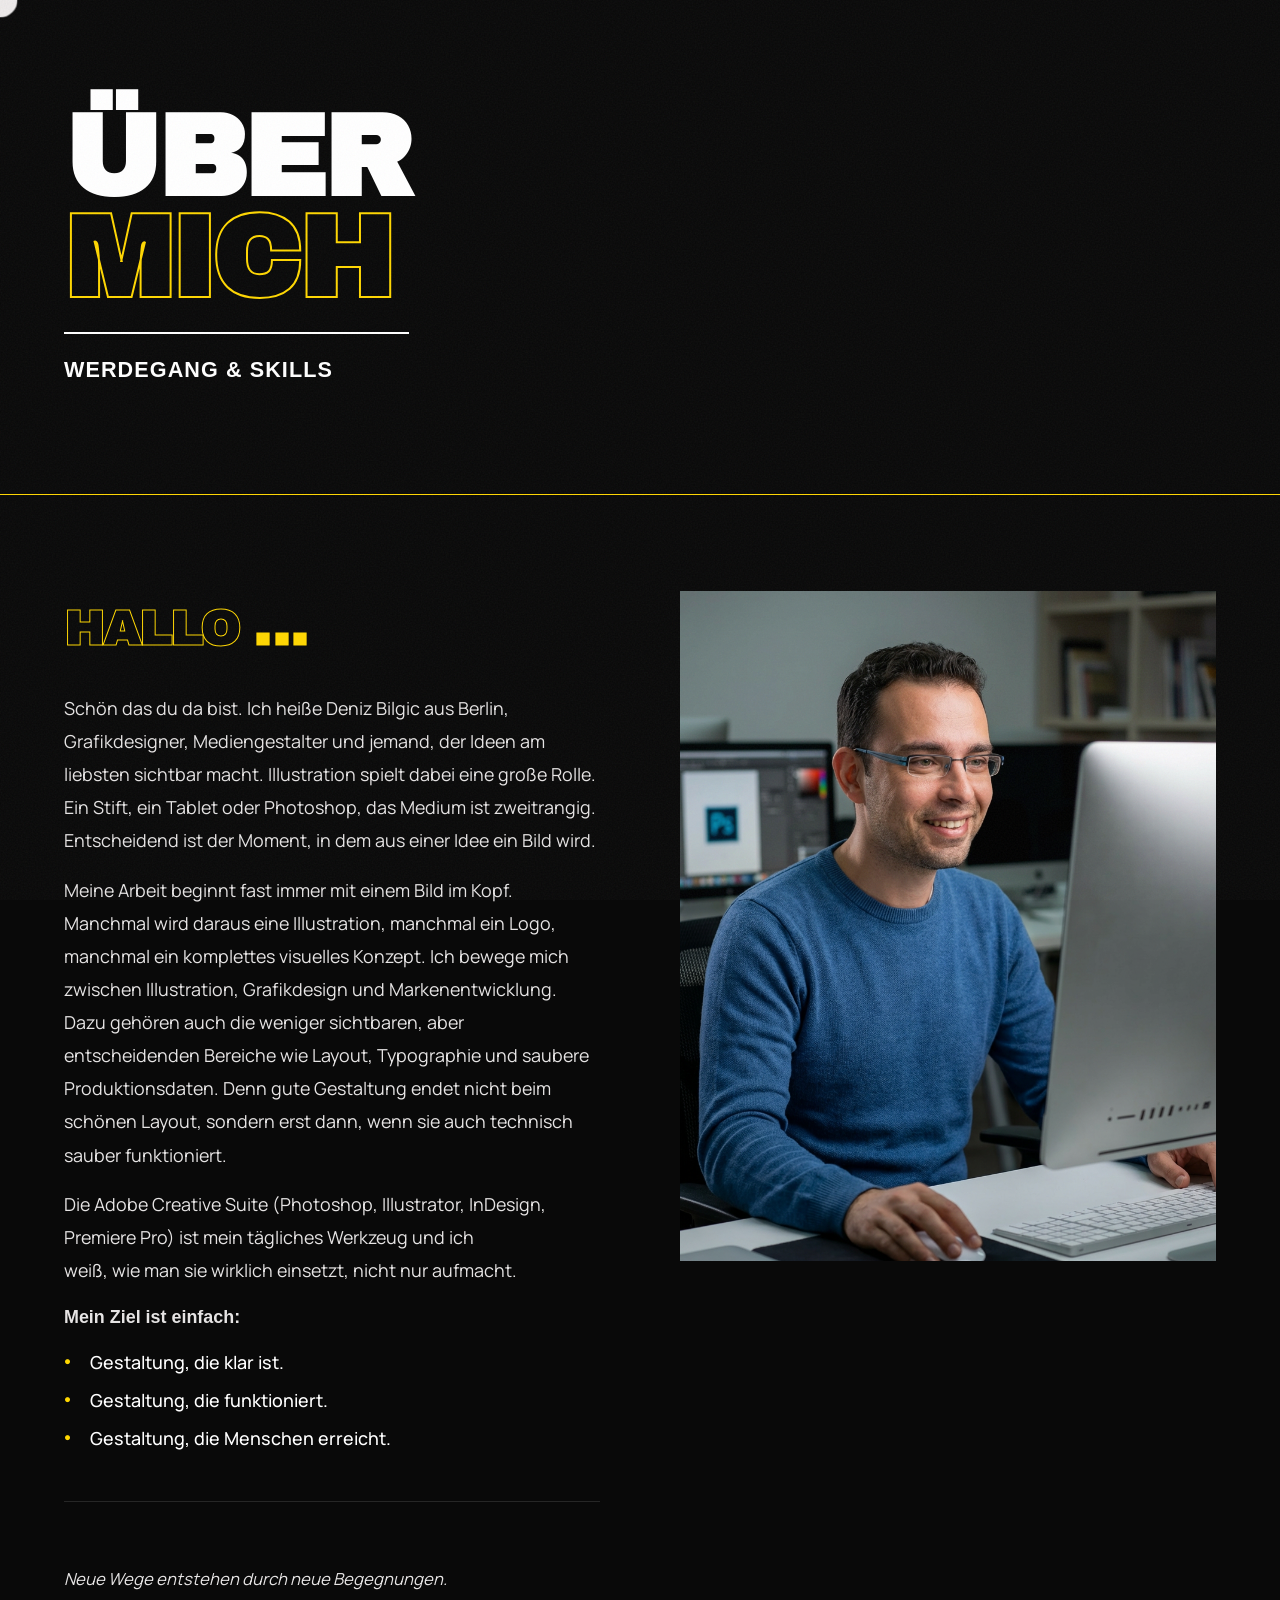
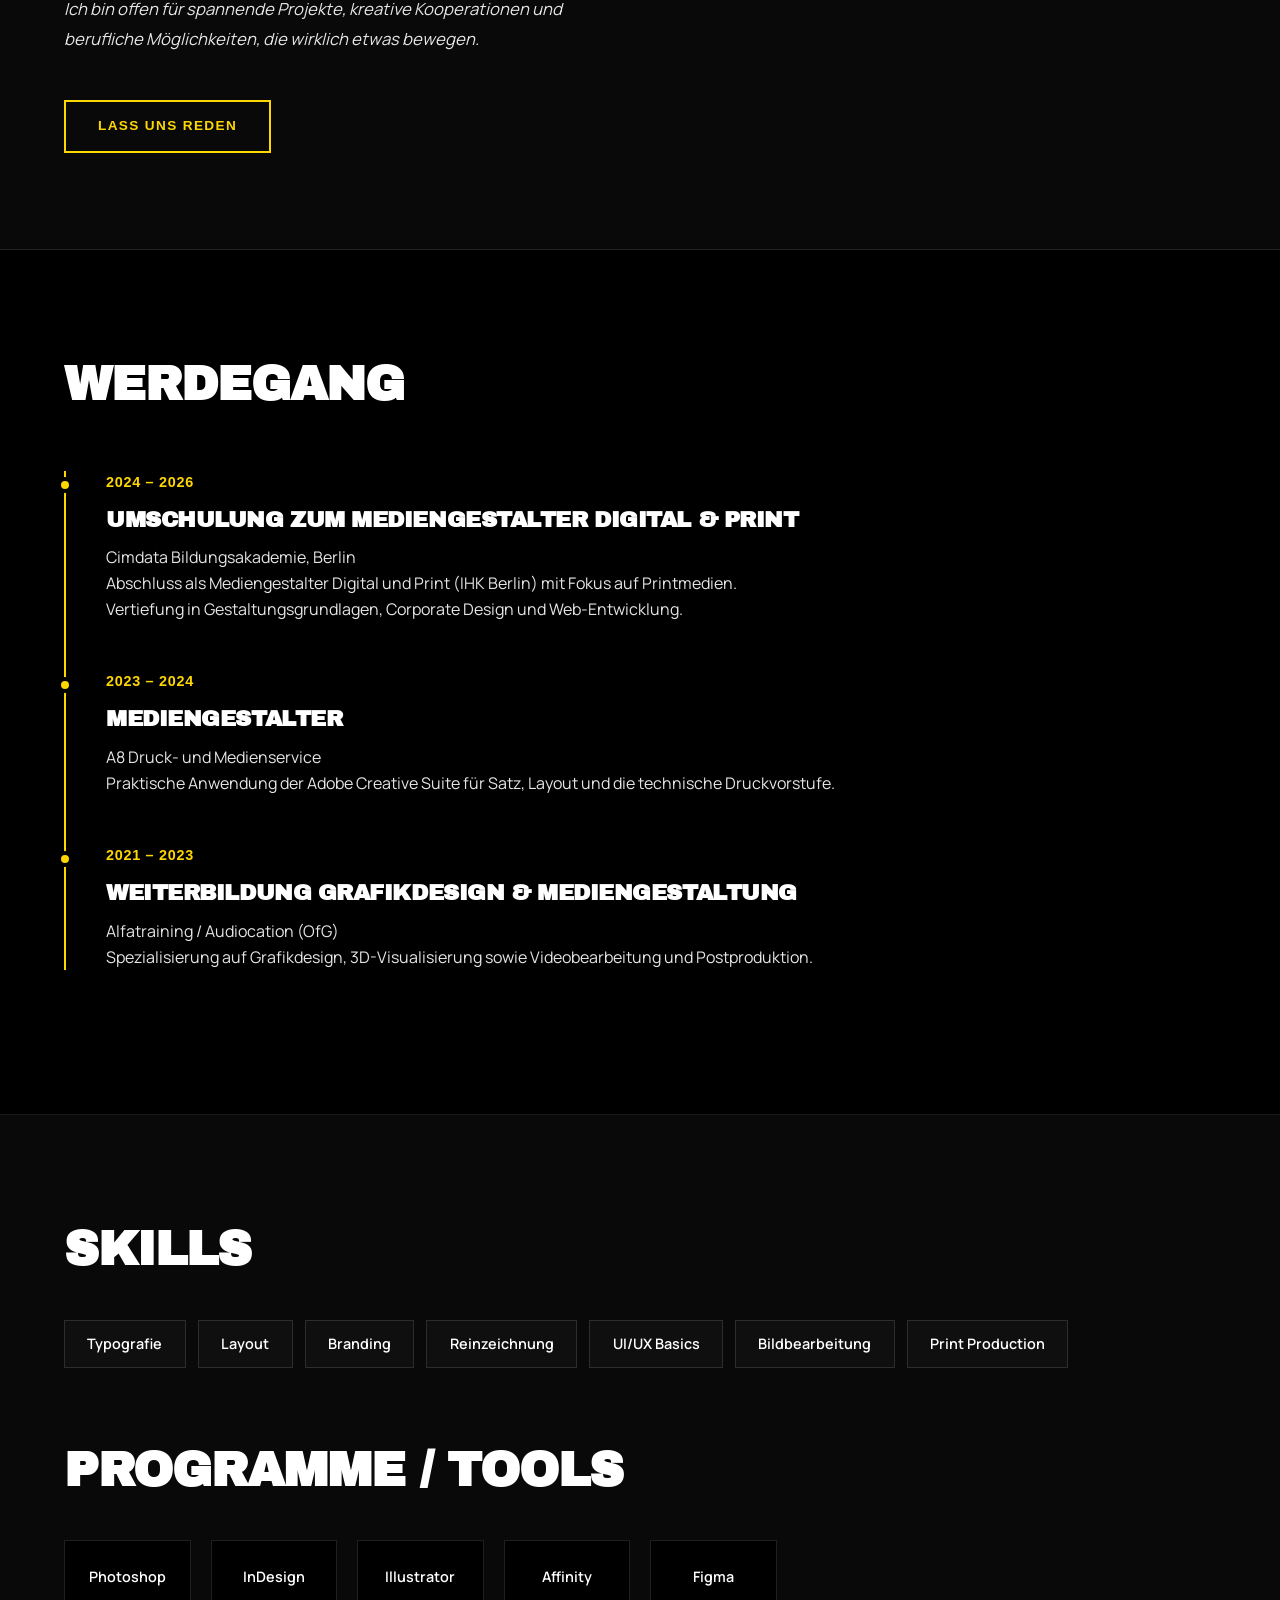
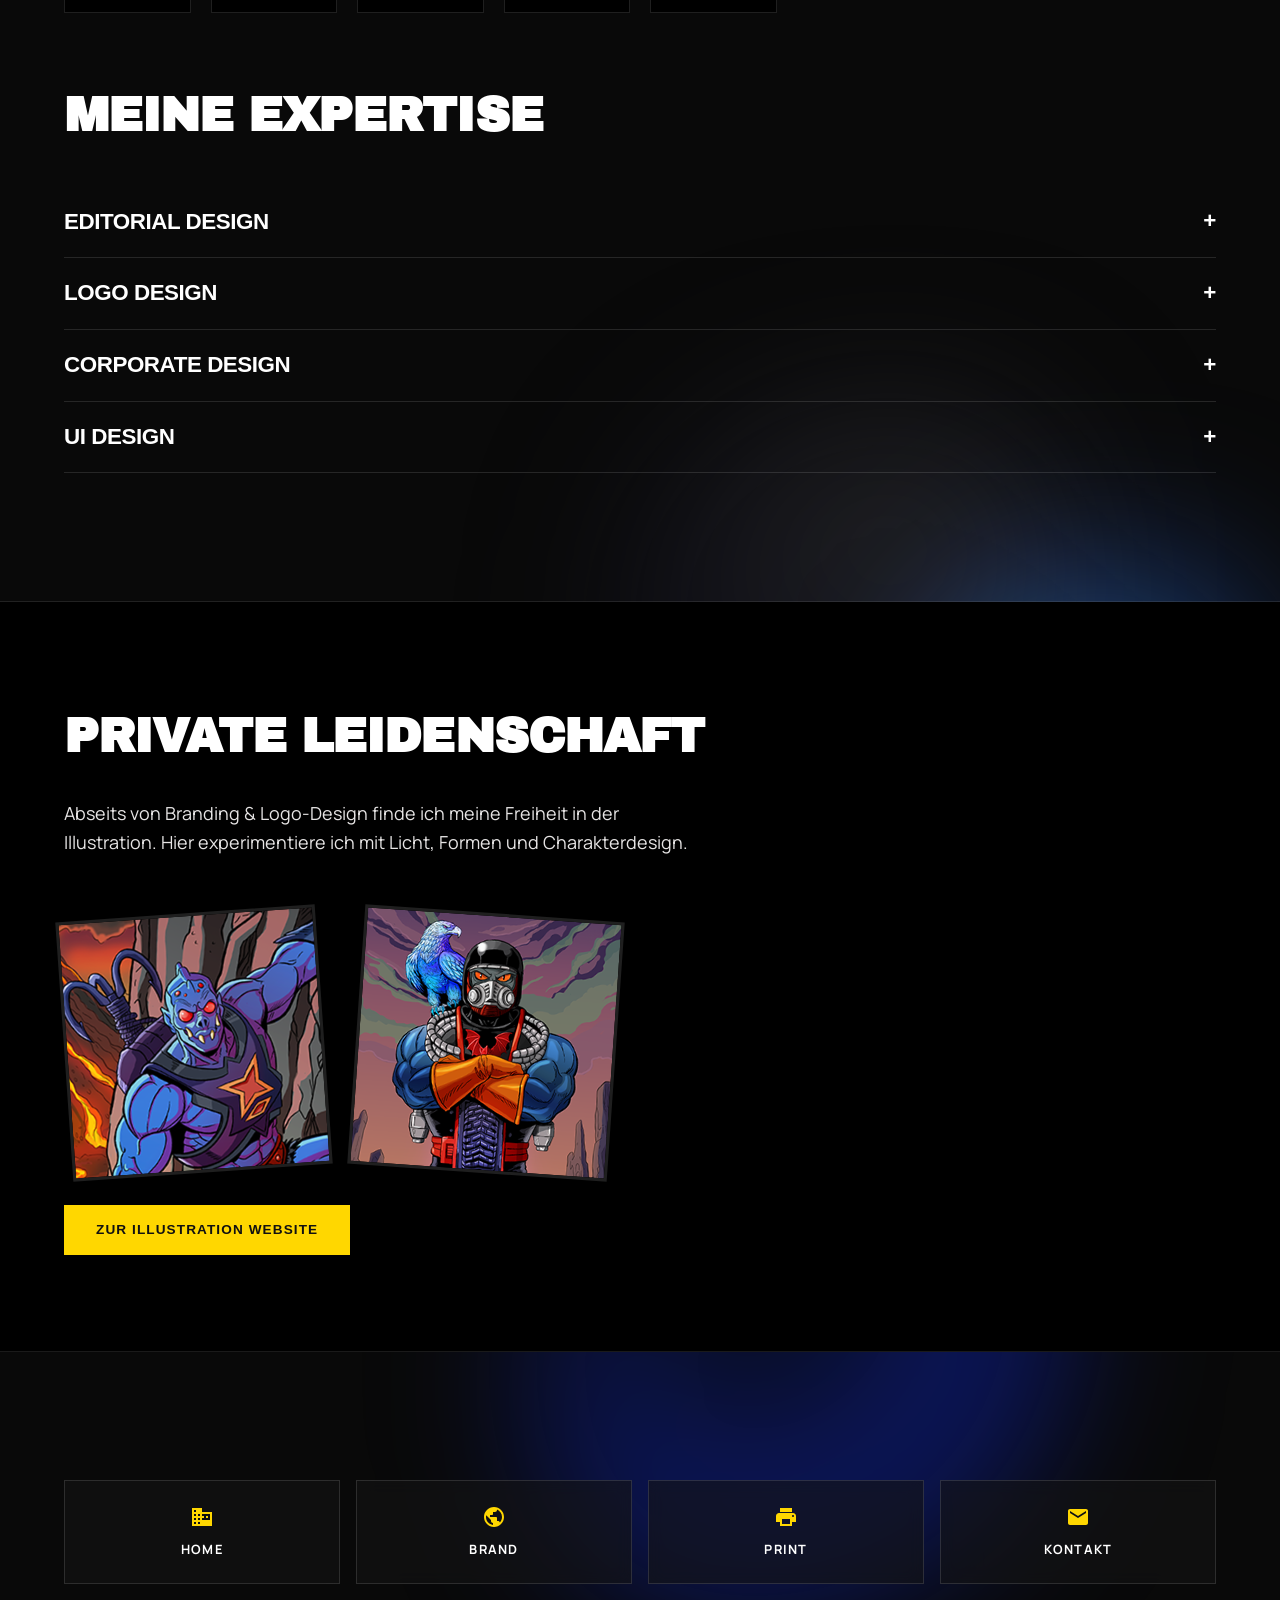
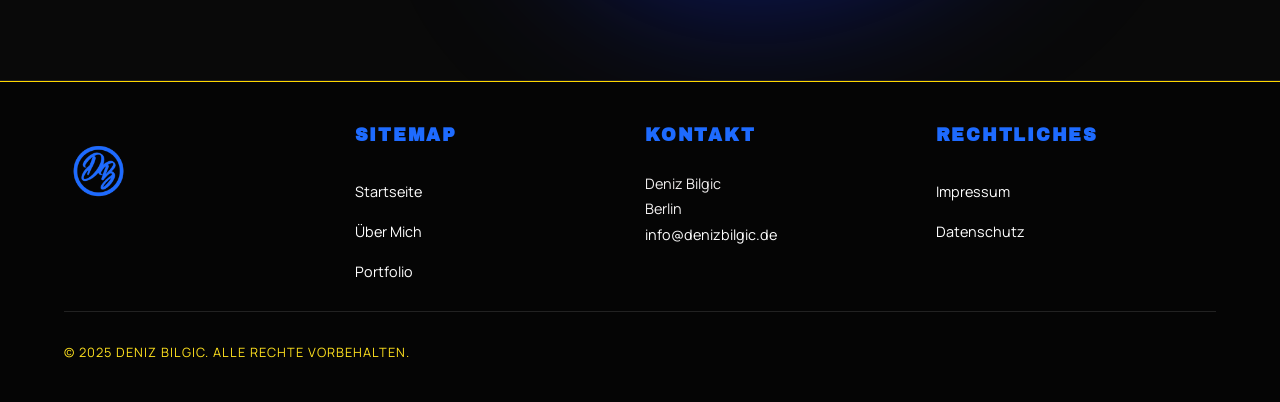
==== about.html @ 36f9755c "favicon korrektion2" ====
<!DOCTYPE html>
<html lang="de">
<head>
    <meta charset="UTF-8">
    <meta name="viewport" content="width=device-width, initial-scale=1.0">
    <meta name="theme-color" content="#0a0a0f" media="(prefers-color-scheme: dark)">
<meta name="theme-color" content="#f5f5f0" media="(prefers-color-scheme: light)">
    <title>Deniz Bilgic | Über Mich</title>
    <meta name="description" content="Werdegang">
<link rel="icon" type="image/png" href="/favicon/favicon-96x96.png" sizes="96x96" />
<link rel="icon" type="image/svg+xml" href="/favicon/favicon.svg" />
<link rel="shortcut icon" href="/favicon/favicon.ico" />
<link rel="apple-touch-icon" sizes="180x180" href="/favicon/apple-touch-icon.png" />
<meta name="apple-mobile-web-app-title" content="MyWebSite" />
<link rel="manifest" href="/favicon/site.webmanifest" />
    <link rel="stylesheet" href="/css/shared.css"> 
    <link rel="stylesheet" href="/css/about.css">
</head>
<body data-theme="dark"><script>var t=localStorage.getItem("theme");if(t)document.body.setAttribute("data-theme",t);</script>

    <!-- Noise Overlay -->
    <div class="noise" aria-hidden="true"></div>

    <!-- Custom Cursor -->
    <div class="cursor" aria-hidden="true"></div>

    <!-- Hauptnavigation -->
    <nav id="navbar" role="navigation" aria-label="Hauptnavigation">
        <a href="index.html" class="logo hover-target" aria-label="Startseite – Deniz Bilgic">
            <img src="/assets/images/logo/db_logo_blau.webp" alt="Deniz Bilgic Logo" class="logo-img logo-img--default" loading="lazy"><img src="/assets/images/logo/db_logo_gelb.webp" alt="" class="logo-img logo-img--hover" loading="lazy" aria-hidden="true">
        </a>

        <ul class="nav-links" id="navLinks" role="menubar">
            <li role="none"><a href="index.html#hero" class="hover-target" role="menuitem">Home</a></li>
            <li role="none"><a href="about.html" class="hover-target" role="menuitem">Über Mich</a></li>
            <li role="none"><a href="index.html#portfolio" class="hover-target" role="menuitem">Portfolio</a></li>
            <li role="none"><a href="contact.html" class="hover-target" role="menuitem">Kontakt</a></li>
                <button class="theme-switch hover-target" id="themeBtn" aria-label="Theme wechseln">
                    Dark / Light
                </button>
            </li>
        </ul>

        <button class="hamburger hover-target" id="hamburger" aria-label="Menü öffnen" aria-expanded="false" aria-controls="navLinks">
            <span class="bar"></span>
            <span class="bar"></span>
            <span class="bar"></span>
        </button>
    </nav>

    <!-- Back to Top -->
    <a href="#hero" class="back-to-top hover-target" aria-label="Nach oben scrollen">&#8593;</a>

    <!-- Hero Section -->
    <section id="hero" aria-labelledby="hero-title-about">
        <div class="hero-content">
            <h1 class="hero-title" id="hero-title-about">
                <span class="title-solid">Über</span>
                <span class="title-outline">mich</span>
            </h1>
            <hr class="hero-divider" aria-hidden="true">
            <p class="hero-desc">Werdegang &amp; Skills</p>
        </div>
    </section>

    <!-- Hauptinhalt -->
    <main id="mainblob">
        <div class="main-blobs" aria-hidden="true">
            <div class="blob blob--1"></div>
            <div class="blob blob--2"></div>
            <div class="blob blob--3"></div>
        </div>

        <!-- Intro Section -->
        <section id="intro" aria-labelledby="intro-heading">
            <div class="section-inner">
                <div class="intro-grid">
                    <div class="text-block reveal">
                        <h2 id="intro-heading">Hallo <span class="typing-dots" aria-hidden="true"></span><span class="sr-only">...</span></h2>
                        <p class="intro-body">Schön das du da bist. Ich heiße Deniz Bilgic aus Berlin, Grafikdesigner, Mediengestalter und jemand, der Ideen am liebsten sichtbar macht. Illustration spielt dabei eine große Rolle. Ein Stift, ein Tablet oder Photoshop, das Medium ist zweitrangig. Entscheidend ist der Moment, in dem aus einer Idee ein Bild wird.</p>
                        <p class="intro-body">Meine Arbeit beginnt fast immer mit einem Bild im Kopf. Manchmal wird daraus eine Illustration, manchmal ein Logo, manchmal ein komplettes visuelles Konzept. Ich bewege mich zwischen Illustration, Grafikdesign und Markenentwicklung. Dazu gehören auch die weniger sichtbaren, aber entscheidenden Bereiche wie Layout, Typographie und saubere Produktionsdaten. Denn gute Gestaltung endet nicht beim schönen Layout, sondern erst dann, wenn sie auch technisch sauber funktioniert.</p>
                        <p class="intro-body">Die Adobe Creative Suite (Photoshop, Illustrator, InDesign, Premiere Pro) ist mein tägliches Werkzeug und ich weiß, wie man sie wirklich einsetzt, nicht nur aufmacht.</p>
                        <p class="intro-goal-label">Mein Ziel ist einfach:</p>
                        <ul class="intro-goals" aria-label="Gestaltungsziele">
                            <li>Gestaltung, die klar ist.</li>
                            <li>Gestaltung, die funktioniert.</li>
                            <li>Gestaltung, die Menschen erreicht.</li>
                        </ul>
                        <div class="intro-open-for-work reveal">
                            <p class="intro-open-text"><br>Neue Wege entstehen durch neue Begegnungen.<br>Ich bin offen für spannende Projekte, kreative Kooperationen und berufliche Möglichkeiten, die wirklich etwas bewegen.<br><br></p>
                            <a href="contact.html" class="btn-contact hover-target" aria-label="Zur Kontaktseite – Gespräch starten">Lass uns reden</a>
                        </div>
                    </div>
                    <figure class="profile-container reveal delay-2">
                        <img src="/assets/images/deniz.png" alt="Deniz Bilgic Portrait" class="profile-img profile-base" loading="lazy">
                        <img src="/assets/images/deniz-portrait.png" alt="Deniz Bilgic Portrait lächelnd" class="profile-img profile-hover" loading="lazy">
                    </figure>
                </div>
            </div>
        </section>

        <!-- Werdegang -->
        <section id="career" aria-labelledby="career-heading">
            <div class="section-inner">
                <h2 id="career-heading" class="reveal">Werdegang</h2>
                <div class="timeline">
                    <article class="timeline-item reveal">
                        <time class="timeline-date" datetime="2021">2024 – 2026</time>
                        <h3 class="timeline-title">Umschulung zum Mediengestalter Digital & Print </h3>
                        <p class="timeline-desc">Cimdata Bildungsakademie, Berlin
<br>Abschluss als Mediengestalter Digital und Print (IHK Berlin) mit Fokus auf Printmedien.
<br>Vertiefung in Gestaltungsgrundlagen, Corporate Design und Web-Entwicklung.
</p>
                    </article>
                    <article class="timeline-item reveal delay-1">
                        <time class="timeline-date" datetime="2018">2023 – 2024</time>
                        <h3 class="timeline-title">Mediengestalter</h3>
                        <p class="timeline-desc">A8 Druck- und Medienservice
<br>Praktische Anwendung der Adobe Creative Suite für Satz, Layout und die technische Druckvorstufe.
</p>
                    </article>
                    <article class="timeline-item reveal delay-2">
                        <time class="timeline-date" datetime="2015">2021 – 2023</time>
                        <h3 class="timeline-title">Weiterbildung Grafikdesign & Mediengestaltung</h3>
                        <p class="timeline-desc">Alfatraining / Audiocation (OfG)
<br>Spezialisierung auf Grafikdesign, 3D-Visualisierung sowie Videobearbeitung und Postproduktion.
</p>
                    </article>
                </div>
            </div>
        </section>

        <!-- Skills & Expertise -->
        <section id="skills" aria-labelledby="skills-heading">
            <div class="section-inner">
                <h2 id="skills-heading" class="reveal">Skills</h2>
                <div class="skills-grid reveal delay-1" role="list" aria-label="Fähigkeiten">
                    <div class="skill-tag" role="listitem">Typografie</div>
                    <div class="skill-tag" role="listitem">Layout</div>
                    <div class="skill-tag" role="listitem">Branding</div>
                    <div class="skill-tag" role="listitem">Reinzeichnung</div>
                    <div class="skill-tag" role="listitem">UI/UX Basics</div>
                    <div class="skill-tag" role="listitem">Bildbearbeitung</div>
                    <div class="skill-tag" role="listitem">Print Production</div>
                </div>

                <h2 class="reveal">Programme / Tools</h2>
                <div class="tools-grid reveal delay-1" role="list" aria-label="Software und Werkzeuge">
                    <div class="tool-card" role="listitem">Photoshop</div>
                    <div class="tool-card" role="listitem">InDesign</div>
                    <div class="tool-card" role="listitem">Illustrator</div>
                    <div class="tool-card" role="listitem">Affinity</div>
                    <div class="tool-card" role="listitem">Figma</div>
                </div>

                <h2 class="reveal">Meine Expertise</h2>
                <div class="expertise-accordion reveal delay-1">

                    <div class="accordion-item">
                        <button class="accordion-header hover-target" aria-expanded="false">
                            Editorial Design <span class="accordion-icon" aria-hidden="true">+</span>
                        </button>
                        <div class="accordion-content" role="region">
                            <ul class="list-grid">
                                <li>Konzeption</li>
                                <li>Layout</li>
                                <li>Typografie</li>
                                <li>Farbkonzept</li>
                                <li>Bildbearbeitung</li>
                                <li>Bildrecherche</li>
                                <li>Barrierefreiheit</li>
                                <li>Digitalisierung</li>
                            </ul>
                        </div>
                    </div>

                    <div class="accordion-item">
                        <button class="accordion-header hover-target" aria-expanded="false">
                            Logo Design <span class="accordion-icon" aria-hidden="true">+</span>
                        </button>
                        <div class="accordion-content" role="region">
                            <ul class="list-grid">
                                <li>Strategische Beratung</li>
                                <li>Design &amp; Redesign</li>
                                <li>Farbvarianten</li>
                                <li>Responsive Varianten</li>
                                <li>Vektorisierung</li>
                                <li>Reinzeichnung</li>
                                <li>Anlieferung aller Daten</li>
                                <li>Logodesign Guide</li>
                            </ul>
                        </div>
                    </div>

                    <div class="accordion-item">
                        <button class="accordion-header hover-target" aria-expanded="false">
                            Corporate Design <span class="accordion-icon" aria-hidden="true">+</span>
                        </button>
                        <div class="accordion-content" role="region">
                            <ul class="list-grid">
                                <li>Markenstrategie</li>
                                <li>Analyse Mitbewerber</li>
                                <li>Logodesign</li>
                                <li>Farbkonzept</li>
                                <li>Typografie</li>
                                <li>Formensprache</li>
                                <li>Gestaltungsraster</li>
                                <li>Icons</li>
                                <li>Key Visual</li>
                                <li>Patterns</li>
                                <li>Bildsprache</li>
                                <li>Style Guide</li>
                            </ul>
                        </div>
                    </div>

                    <div class="accordion-item">
                        <button class="accordion-header hover-target" aria-expanded="false">
                            UI Design <span class="accordion-icon" aria-hidden="true">+</span>
                        </button>
                        <div class="accordion-content" role="region">
                            <ul class="list-grid">
                                <li>Website-Konzept</li>
                                <li>Wireframes</li>
                                <li>UI Design / Figma</li>
                                <li>Prototyping</li>
                                <li>Social Media Grafiken</li>
                                <li>Webbanner</li>
                            </ul>
                        </div>
                    </div>

                </div>
            </div>
        </section>

        <!-- Private Leidenschaft -->
        <section id="private" aria-labelledby="private-heading">
            <div class="section-inner">
                <div class="reveal">
                    <h2 id="private-heading">Private Leidenschaft</h2>
                    <p class="private-desc">Abseits von Branding & Logo-Design finde ich meine Freiheit in der Illustration. Hier experimentiere ich mit Licht, Formen und Charakterdesign.<br></p>
                    <div class="illustration-showcase">
                        <figure class="art-preview">
                            <img src="/assets/images/illustrationen/ill_02.png" alt="Abstrakte Illustration 1" loading="lazy">
                        </figure>
                        <figure class="art-preview">
                            <img src="/assets/images/illustrationen/illu_01.png" alt="Abstrakte Illustration 2" loading="lazy">
                        </figure>
                    </div>
                    <a href="https://www.instagram.com/den.bil.art" class="btn-primary hover-target">Zur Illustration Website</a>
                </div>
            </div>
        </section>

        <!-- Unternavigation -->
        <section id="subnav" aria-labelledby="subnav-heading">
            <div class="section-inner">
                <h2 id="subnav-heading" class="sr-only">Weitere Portfolio-Kategorien</h2>
                <nav class="nav-grid" aria-label="Weitere Portfolio-Kategorien">
                    <a href="index.html" class="sub-nav-btn reveal hover-target">
                        <svg viewBox="0 0 24 24" aria-hidden="true" focusable="false"><path d="M12 7V3H2v18h20V7H12zM6 19H4v-2h2v2zm0-4H4v-2h2v2zm0-4H4V9h2v2zm0-4H4V5h2v2zm4 12H8v-2h2v2zm0-4H8v-2h2v2zm0-4H8v-2h2v2zm0-4H8V9h2v2zm0-4H8V5h2v2zm10 12h-8v-2h2v-2h-2v-2h2v-2h-2V9h8v10zm-2-8h-2v2h2v-2zm0 4h-2v2h2v-2z"/></svg>
                        <span>Home</span>
                    </a>
                    <a href="brand.html" class="sub-nav-btn reveal hover-target">
                        <svg viewBox="0 0 24 24" aria-hidden="true" focusable="false"><path d="M12 2C6.48 2 2 6.48 2 12s4.48 10 10 10 10-4.48 10-10S17.52 2 12 2zm-1 17.93c-3.95-.49-7-3.85-7-7.93 0-.62.08-1.21.21-1.79L9 15v1c0 1.1.9 2 2 2v1.93zm6.9-2.54c-.26-.81-1-1.39-1.9-1.39h-1v-3c0-.55-.45-1-1-1H8v-2h2c.55 0 1-.45 1-1V7h2c1.1 0 2-.9 2-2v-.41c2.93 1.19 5 4.06 5 7.41 0 2.08-.8 3.97-2.1 5.39z"/></svg>
                        <span>Brand</span>
                    </a>
                    <a href="print.html" class="sub-nav-btn reveal hover-target">
                        <svg viewBox="0 0 24 24" aria-hidden="true" focusable="false"><path d="M19 8H5c-1.66 0-3 1.34-3 3v6h4v4h12v-4h4v-6c0-1.66-1.34-3-3-3zm-3 11H8v-5h8v5zm3-7c-.55 0-1-.45-1-1s.45-1 1-1 1 .45 1 1-.45 1-1 1zm-1-9H6v4h12V3z"/></svg>
                        <span>Print</span>
                    </a>
                    <a href="contact.html" class="sub-nav-btn reveal hover-target">
                        <svg viewBox="0 0 24 24" aria-hidden="true" focusable="false"><path d="M20 4H4c-1.1 0-1.99.9-1.99 2L2 18c0 1.1.9 2 2 2h16c1.1 0 2-.9 2-2V6c0-1.1-.9-2-2-2zm0 4l-8 5-8-5V6l8 5 8-5v2z"/></svg>
                        <span>Kontakt</span>
                    </a>
                </nav>
            </div>
        </section>

    </main>

    <!-- Footer -->
    <footer id="footer" role="contentinfo">
        <div class="footer-grid">
            <div class="footer-brand">
                <figure class="footer-logo">
                    <img src="/assets/images/logo/db_logo_blau.webp" alt="Deniz Bilgic Logo" class="footer-logo-img footer-logo-img--default" loading="lazy">
                    <img src="/assets/images/logo/db_logo_gelb.webp" alt="" class="footer-logo-img footer-logo-img--hover" loading="lazy" aria-hidden="true">
                </figure>
            </div>

            <div class="footer-col">
                <h4>Sitemap</h4>
                <ul>
                    <li><a href="index.html#hero" class="hover-target">Startseite</a></li>
                    <li><a href="about.html" class="hover-target">Über Mich</a></li>
                    <li><a href="index.html#portfolio" class="hover-target">Portfolio</a></li>
                </ul>
            </div>

            <div class="footer-col">
                <h4>Kontakt</h4>
                <p>Deniz Bilgic<br>
                    Berlin<br>
                    <a href="mailto:info@denizbilgic.de" class="hover-target">info@denizbilgic.de</a>
                </p>
            </div>

            <div class="footer-col">
                <h4>Rechtliches</h4>
                <ul>
                    <li><a href="impressum.html" class="hover-target">Impressum</a></li>
                    <li><a href="datenschutz.html" class="hover-target">Datenschutz</a></li>
                </ul>
            </div>
        </div>

        <div class="footer-bottom">
            <span>&copy; 2025 Deniz Bilgic. Alle Rechte vorbehalten.</span>
        </div>
    </footer>
     <script src="/js/about.js"></script>
    <script src="/js/shared.js"></script>
    
</body>
</html>
---- css/shared.css ----
/* Fonts */
/* Fonts */
@font-face {
    font-family: 'Archivo Black';
    src: url('/fonts/archivo-black-v23-latin-regular.woff2') format('woff2');
    font-weight: 400;
    font-style: normal;
    font-display: swap;
}

@font-face {
    font-family: 'Manrope';
    src: url('/fonts/manrope-v20-latin-regular.woff2') format('woff2');
    font-weight: 400;
    font-style: normal;
    font-display: swap;
}

@font-face {
    font-family: 'Manrope';
    src: url('/fonts/manrope-v20-latin-500.woff2') format('woff2');
    font-weight: 500;
    font-style: normal;
    font-display: swap;
}

@font-face {
    font-family: 'Manrope';
    src: url('/fonts/manrope-v20-latin-600.woff2') format('woff2');
    font-weight: 600;
    font-style: normal;
    font-display: swap;
}

@font-face {
    font-family: 'Manrope';
    src: url('/fonts/manrope-v20-latin-700.woff2') format('woff2');
    font-weight: 700;
    font-style: normal;
    font-display: swap;
}


/* CSS Variables & Themes */
:root {
    --bg-color:       #ffffff;
    --bg-color2:     rgb(252, 253, 255);
    --text-color:     #0a0a0a;
    --text-color2:    #1e6bff;
    --text-color3:    #1f1f1f;
    --text-color4:    #353535;
    --sub-text:       #0e0e0e;
    --accent-color:   #1e6bff;
    --accent-color2:  #ffe11e;
    --accent-color3:  #1e6bff;
    --accent-color4:  #ffe11e;
    --accent-color5:  #031d90;
    --accent-color6:  #1ef0ff;
    --accent-color7:  #1e6bff;
    --glass-bg:       rgba(255, 255, 255, 0.65);
    --glass-border:   rgba(0, 0, 0, 0.08);
    --glass-blur:     40px;
    --nav-bg:         rgba(255, 255, 255, 0.9);
    --cursor-color:   #1e6bff;
    --card-shadow:    0 8px 32px rgba(31, 38, 135, 0.1);
    --radius:         2px;
}

[data-theme="dark"] {
    --bg-color:       #090909;
     --bg-color2:     rgb(0, 0, 0);
    --text-color:     #ffffff;
    --text-color2:    #ffffff;
     --text-color3:    #1e6bff;
      --text-color4:    #FFD700;
    --sub-text:       #e6e4e4;
    --accent-color:   #FFD700;
    --accent-color2:  #FFD700;
    --accent-color3:  #1e6bff;
     --accent-color4:  #ffe11e;
     --accent-color5:  #ffe11e;
     --accent-color6:  #FFD700;
     --accent-color7:  #1e6bff;
    --glass-bg:       rgba(20, 20, 20, 0.6);
    --glass-border:   rgba(255, 255, 255, 0.12);
    --nav-bg:         rgba(10, 10, 10, 0.9);
    --cursor-color:   #FFD700;
    --card-shadow:    0 20px 40px rgba(0, 0, 0, 0.6);
}

/* Reset & Base */
*, *::before, *::after {
    margin: 0;
    padding: 0;
    box-sizing: border-box;
    cursor: none;
}

html {
    scroll-behavior: smooth;
    scrollbar-color:  #1e6bff #ffffff;
    font-size: 16px;
}

::marker {
    color: #1e6bff;
}
::selection {
    background: #1e6bff;
    color: #ffffff;
}

.cta-container {
    cursor: url('/assets/images/icons/cursor.png'), pointer;
}

body {
    background-color: var(--bg-color);
    color: var(--text-color);
    font-family: 'Manrope', sans-serif;
    transition: background-color 0.5s ease, color 0.5s ease;
    overflow-x: hidden;
    line-height: 1.6;
}

img {
    max-width: 100%;
    display: block;
    object-fit: cover;
}

a {
    text-decoration: none;
    color: inherit;
}

ul { list-style: none; }

h1, h2, h3, h4, .hero-font {
    font-family: 'Archivo Black', sans-serif;
    text-transform: uppercase;
    font-weight: 800;
    letter-spacing: -0.02em;
}



/* Custom Cursor */
.cursor {
    width: 35px;
    height: 35px;
    background-color: rgb(247, 244, 244);
    position: fixed;
    pointer-events: none;
    z-index: 9999;
    transform: translate(-50%, -50%);
    transition: width 0.3s, height 0.3s, background-color 0.3s;
    mix-blend-mode: difference;
    border-radius: 50%;
}

.cursor.hovered {
    width: 70px;
    height: 70px;
    background-color: transparent;
    border: 3px solid var(--cursor-color);
}

/* Noise Texture Overlay */
.noise {
    position: fixed;
    top: 0; left: 0;
    width: 100vw; height: 100vh;
    pointer-events: none;
    z-index: 9000;
    opacity: 0.05;
    background: url('[data-uri]');
}

/* Sticky Navigation */
nav#navbar {
    position: fixed;
    top: 0;
    width: 100%;
    padding: 0 5%;
    height: 70px;
    display: flex;
    justify-content: space-between;
    align-items: center;
    background: var(--nav-bg);
    backdrop-filter: blur(100px);
    -webkit-backdrop-filter: blur(100px);
    z-index: 1000;
    transform: translateY(-100%);
    transition: transform 0.4s ease;
    border-bottom: 1px solid var(--glass-border);
}

nav#navbar.visible { transform: translateY(0); }

.logo {
    display: flex;
    align-items: center;
    flex-shrink: 0;
    position: relative;
}

.logo-img {
    height: 88px;
    width: auto;
    object-fit: contain;
    display: block;
}

.logo-img--default {
    transition: opacity 0.35s ease;
}

.logo-img--hover {
    position: absolute;
    top: 0;
    left: 0;
    opacity: 0;
    transition: opacity 0.35s ease;
}

.logo:hover .logo-img--default { opacity: 0; }
.logo:hover .logo-img--hover   { opacity: 1; }

.nav-links {
    display: flex;
    gap: 40px;
    align-items: center;
}

.nav-links a {
    font-weight: 700;
    text-transform: uppercase;
    font-size: 0.9rem;
    opacity: 0.9;
    letter-spacing: 0.1em;
    transition: opacity 0.3s, color 0.3s;
    color: var(--accent-color5);
}

.nav-links a:hover { opacity: 1; color: var(--accent-color3); }

.theme-switch {
    background: var(--bg-color2);
    border: 1px solid var(--text-color);
    padding: 6px 16px;
    font-size: 0.7rem;
    font-weight: 700;
    text-transform: uppercase;
    letter-spacing: 1px;
    color: var(--text-color);
    transition: 0.3s;
    font-family: 'Manrope', sans-serif;
}

.theme-switch:hover {
    background: var(--text-color);
    color: var(--bg-color);
}

/* Hamburger */
.hamburger {
    display: none;
    flex-direction: column;
    gap: 8px;
    background: none;
    border: none;
    padding: 4px;
}

.bar {
    width: 28px;
    height: 2px;
    background: var(--text-color);
    transition: all 0.3s ease;
    display: block;
}

.hamburger.open .bar:nth-child(1) { transform: translateY(10px) rotate(45deg); }
.hamburger.open .bar:nth-child(2) { opacity: 0; }
.hamburger.open .bar:nth-child(3) { transform: translateY(-10px) rotate(-45deg); }

/* Unternavigation */
.nav-grid {
    position: relative;
    z-index: 1;
    display: grid;
    grid-template-columns: repeat(4, 1fr);
    gap: 1rem;
    margin-top: 2rem;
}

.sub-nav-btn {
    display: flex;
    flex-direction: column;
    align-items: center;
    justify-content: center;
    gap: 0.6rem;
    padding: 1.5rem 1rem;
    border: 1px solid var(--glass-border);
    background: var(--glass-bg);
    backdrop-filter: blur(8px);
    -webkit-backdrop-filter: blur(8px);
    text-align: center;
    font-family: 'Manrope', sans-serif;
    font-weight: 700;
    font-size: 0.8rem;
    text-transform: uppercase;
    letter-spacing: 0.1em;
    color: var(--text-color);
    transition: background 0.3s, border-color 0.3s, transform 0.3s;
    position: relative;
    overflow: hidden;
}

.sub-nav-btn::before {
    content: '';
    position: absolute;
    inset: 0;
    background: var(--accent-color);
    transform: scaleX(0);
    transform-origin: left;
    transition: transform 0.35s cubic-bezier(0.2, 1, 0.2, 1);
    opacity: 0.08;
}

.sub-nav-btn:hover::before { transform: scaleX(1); }
.sub-nav-btn:hover { border-color: var(--accent-color); }

.sub-nav-btn svg {
    width: 24px;
    height: 24px;
    fill: var(--accent-color);
    flex-shrink: 0;
}



/* Glass Card */
.glass-card {
    background: var(--glass-bg);
    backdrop-filter: blur(var(--glass-blur));
    -webkit-backdrop-filter: blur(var(--glass-blur));
    border: 1px solid var(--glass-border);
    border-radius: 0;
    box-shadow: var(--card-shadow);
    transition: transform 0.4s cubic-bezier(0.2, 1, 0.2, 1), border-color 0.3s;
}

.glass-card:hover { border-color: var(--text-color); }

/* Footer */
footer {
    background: #050505;
    color: #fff;
    padding: 40px 5% 40px;
    border-top: 1px solid var(--accent-color);
}

.footer-grid {
    display: grid;
    grid-template-columns: repeat(4, 1fr);
    gap: 10px;
    margin-bottom: 20px;
}

.footer-brand {
    display: flex;
    flex-direction: column;
    gap: 12px;
}

.footer-brand p {
    color: #fffffd;
    max-width: 280px;
    line-height: 1.8;
}

.footer-logo { margin: 0; position: relative; display: inline-block; }

.footer-logo img,
.footer-logo-img {
    height: 98px;
    width: auto;
    object-fit: contain;
    display: block;
}

.footer-logo-img--default {
    transition: opacity 0.35s ease;
}

.footer-logo-img--hover {
    position: absolute;
    top: 0;
    left: 0;
    opacity: 0;
    transition: opacity 0.35s ease;
}

.footer-logo:hover .footer-logo-img--default { opacity: 0; }
.footer-logo:hover .footer-logo-img--hover   { opacity: 1; }

.footer-col h4 {
    margin-bottom: 20px;
    color: var(--accent-color7);
    font-size: 1.1rem;
    letter-spacing: 0.1em;
    text-transform: uppercase;
    
}

.footer-col ul { line-height: 2.5; }
.footer-col a { color: white; transition: color 0.3s; font-size: 0.9rem; }
.footer-col a:hover { color: var(--accent-color2); }
.footer-col p { color: #f0eeee; line-height: 1.8; font-size: 0.9rem; }

.footer-bottom {
    border-top: 1px solid #222;
    padding-top: 30px;
    display: flex;
    justify-content: space-between;
    font-size: 0.8rem;
    color: var(--accent-color4);
    text-transform: uppercase;
    letter-spacing: 1px;
    flex-wrap: wrap;
    gap: 10px;
}

/* Back to Top */
.back-to-top {
    position: fixed;
    bottom: 40px; right: 40px;
    width: 56px; height: 56px;
    background: var(--accent-color);
    color: rgb(252, 251, 251);
    display: flex;
    justify-content: center;
    align-items: center;
    font-size: 1.2rem;
    opacity: 0;
    pointer-events: none;
    transition: 0.3s;
    z-index: 900;
}

[data-theme="dark"] .back-to-top { color: #000; }

.back-to-top:hover {
    background: var(--accent-color2);
    border-color: var(--accent-color2);
    color: #010101;
}

[data-theme="dark"] .back-to-top:hover {
    color: #fefdfd;
    background-color: #0d2ae6;
}

.back-to-top.visible {
    opacity: 1;
    pointer-events: all;
}

/* Scroll Reveal */
.reveal {
    opacity: 0;
    transform: translateY(60px);
    transition: all 1s cubic-bezier(0.2, 1, 0.2, 1);
}

.reveal.active {
    opacity: 1;
    transform: translateY(0);
}

.delay-1 { transition-delay: 0.1s; }
.delay-2 { transition-delay: 0.2s; }
.delay-3 { transition-delay: 0.3s; }
.delay-4 { transition-delay: 0.4s; }

/* Animations */
@keyframes kenBurns {
    0%   { transform: scale(1); }
    100% { transform: scale(1.15); }
}

@keyframes ticker {
    0%   { transform: translate3d(0, 0, 0); }
    100% { transform: translate3d(-50%, 0, 0); }
}

@keyframes dropDown {
    0%   { top: -100%; }
    100% { top: 100%; }
}

/* Responsive Navigation */
@media (max-width: 768px) {
    .hamburger { display: flex; }

    .nav-links {
        position: absolute;
        top: 100%; left: 0;
        width: 100%;
        flex-direction: column;
        background: var(--nav-bg);
        backdrop-filter: blur(20px);
        -webkit-backdrop-filter: blur(20px);
        padding: 40px;
        text-align: center;
        gap: 24px;
        border-bottom: 1px solid var(--glass-border);
        transform: translateX(100%);
        transition: transform 0.35s cubic-bezier(0.2, 1, 0.2, 1);
        height: 100vh;
    }

    .nav-links.active { transform: translateX(0); }

    .cursor { display: none; }
    * { cursor: auto; }

    .back-to-top { width: 46px; height: 46px; bottom: 20px; right: 20px; }

    .footer-grid { grid-template-columns: repeat(2, 1fr); gap: 30px; }
}

@media (max-width: 400px) {
    .footer-grid { grid-template-columns: 1fr; gap: 30px; }
}
---- css/about.css ----
:root {
            /* Common */
            --font-display: 'Archivo', sans-serif;
            --font-body: 'Inter', sans-serif;
            --transition-speed: 0.4s;
            --ease-urban: cubic-bezier(0.16, 1, 0.3, 1);
            
            /* Dark Mode (Default) */
            --bg-color: #121212;
            --bg-secondary: #1a1a1a;
            --text-color: #dee0fd;
            --text-muted: #a0a0a0;
            --accent-color: #F2C94C; /* Yellow */
            --glass-bg: rgba(255, 255, 255, 0.05);
            --glass-border: rgba(255, 255, 255, 0.1);
            --glass-blur: 12px;
            --shadow: 0 4px 30px rgba(0, 0, 0, 0.5);
        }

        [data-theme="light"] {
            --bg-color: #fbfafa;
            --bg-secondary: #9e9d9d;
            --text-color: #111111;
            --text-muted: #3f3e3e;
            --accent-color: #2F80ED; /* Blue */
            --glass-bg: rgba(255, 255, 255, 0.6);
            --glass-border: rgba(0, 0, 0, 0.1);
            --shadow: 0 4px 30px rgba(0, 0, 0, 0.1);
        }

p{
    font-size: 18px;
}

/* Hero Section */
#hero {
    height: 55svh;
    width: 100%;
    display: flex;
    flex-direction: column;
    justify-content: center;
    align-items: flex-start;
    padding: 0 5%;
    position: relative;
    overflow: hidden;
    background: var(--bg-color);
    border-bottom: 0.5px solid var(--accent-color);
}

.hero-content {
    z-index: 2;
    text-align: left;
    max-width: 52%;
}

.hero-title {
    font-size: clamp(3.5rem, 9vw, 8rem);
    line-height: 0.88;
    margin-bottom: 0;
    letter-spacing: -0.03em;
    text-wrap: nowrap;
}

.title-solid {
    display: block;
    color: var(--text-color);
    font-weight: 900;
    white-space: nowrap;
}

.title-outline {
    display: block;
    color: transparent;
    -webkit-text-stroke: 2px var(--accent-color);
    font-weight: 900;
    white-space: nowrap;
}

[data-theme="dark"] .title-outline {
    -webkit-text-stroke: 2px var(--accent-color);
}

.hero-divider {
    border: none;
    border-top: 2px solid var(--text-color);
    margin: 1.4rem 0 1.2rem;
    width: 100%;
}

.hero-desc {
    font-family: 'Archivo', sans-serif;
    font-weight: 800;
    font-size: clamp(1rem, 2vw, 1.35rem);
    text-transform: uppercase;
    letter-spacing: 0.05em;
    color: var(--text-color);
    margin: 0;
    opacity: 0;
    animation: fadeUp 0.8s forwards 0.8s;
}

/* Animated Typography */
.char {
    display: inline-block;
    opacity: 0;
    transform: translateY(24px);
    animation: charReveal 0.55s cubic-bezier(0.2, 1, 0.2, 1) forwards;
}

.title-outline .char {
    color: transparent;
    -webkit-text-stroke: inherit;
}

@keyframes charReveal {
    to { opacity: 1; transform: translateY(0); }
}

@keyframes fadeUp {
    from { opacity: 0; transform: translateY(16px); }
    to   { opacity: 1; transform: translateY(0); }
}

/* Portfolio Blobs */
#mainblob {
    position: relative;
    overflow: clip;
    isolation: isolate;
}

.main-blobs {
    position: absolute;
    inset: 0;
    pointer-events: none;
    z-index: -1;
}

.blob {
    position: absolute;
    top: 0;
    left: 0;
    filter: blur(72px);
    opacity: 0.6;
    mix-blend-mode: multiply;
    will-change: transform, border-radius;
}

[data-theme="dark"] .blob {
    mix-blend-mode: screen;
    opacity: 0.45;
}

.blob--1 {
    width: clamp(320px, 42vw, 620px);
    height: clamp(320px, 42vw, 620px);
    background: radial-gradient(circle at 40% 40%, #fff8e1, #1e6bff 60%, transparent);
}

.blob--2 {
    width: clamp(260px, 36vw, 540px);
    height: clamp(260px, 36vw, 540px);
    background: radial-gradient(circle at 60% 30%, #ffffff, #91c5f9 55%, transparent);
}

.blob--3 {
    width: clamp(220px, 30vw, 450px);
    height: clamp(220px, 30vw, 450px);
    background: radial-gradient(circle at 50% 60%, #57cffe, #97b1d8 50%, transparent);
}

[data-theme="dark"] .blob--1 {
    background: radial-gradient(circle at 40% 40%, #0a0a0a, #0d2ae6 60%, transparent);
}

[data-theme="dark"] .blob--2 {
    background: radial-gradient(circle at 60% 30%, #3a3a3a, #1a1a2e 55%, transparent);
}

[data-theme="dark"] .blob--3 {
    background: radial-gradient(circle at 50% 60%, #30dcdc, #2659cf 50%, transparent);
}

/* Layout Container */
.section-inner {
    width: 100%;
    max-width: 1400px;
}

/* Sections */
section:not(#hero) {
    padding: 6rem 5%;
    border-bottom: 1px solid rgba(128, 128, 128, 0.2);
}

/* Screen-reader only */
.sr-only {
    position: absolute;
    width: 1px;
    height: 1px;
    padding: 0;
    margin: -1px;
    overflow: hidden;
    clip: rect(0, 0, 0, 0);
    white-space: nowrap;
    border: 0;
}

/* Intro Section */
#intro .intro-grid {
    display: grid;
    grid-template-columns: 1fr 1fr;
    gap: 5rem;
    align-items: start;
}

.text-block h2 {
    font-size: clamp(2rem, 4vw, 3rem);
    margin-bottom: 1.5rem;
    text-align: left;
    color: transparent;
    -webkit-text-stroke: 1px var(--accent-color);
    paint-order: stroke fill;
}

.text-block p {
    color: var(--sub-text);
    margin-bottom: 1rem;
    text-wrap: balance;
    text-align: left;
}

.typing-dots {
    display: inline-block;
    letter-spacing: 0.05em;
    color: var(--accent-color);
}

.intro-body {
    font-size: clamp(1rem, 1.4vw, 1.175rem);
    line-height: 1.85;
    color: var(--text-color);
    margin-bottom: 1.75rem;
    text-wrap: balance;
}

.intro-goal-label {
    font-family: 'Archivo', sans-serif;
    font-weight: 700;
    font-size: clamp(1rem, 1.4vw, 1.175rem);
    color: var(--text-color);
    margin-bottom: 0.75rem;
}

.intro-goals {
    list-style: none;
    padding: 0;
    margin: 0 0 2.5rem;
    display: flex;
    flex-direction: column;
    gap: 0.6rem;
}

.intro-goals li {
    position: relative;
    padding-left: 1.6rem;
    font-size: clamp(1rem, 1.4vw, 1.175rem);
    line-height: 1.6;
    color: var(--text-color);
    font-weight: 500;
}

.intro-goals li::before {
    content: '●';
    position: absolute;
    left: 0;
    color: var(--accent-color);
    font-size: 0.65em;
    top: 0.35em;
}

.intro-open-for-work {
    margin-top: 3rem;
    padding-top: 2rem;
    border-top: 1px solid var(--glass-border);
}

.intro-open-text {
    font-size: clamp(1rem, 1.3vw, 1.1rem);
    line-height: 1.8;
    color: var(--text-muted);
    margin-bottom: 1.75rem;
    text-wrap: balance;
    font-style: italic;
}

.btn-contact {
    display: inline-block;
    padding: 0.85rem 2rem;
    border: 2px solid var(--accent-color);
    color: var(--accent-color);
    font-family: 'Archivo', sans-serif;
    font-weight: 700;
    font-size: 0.85rem;
    text-transform: uppercase;
    letter-spacing: 0.1em;
    transition: background 0.3s, color 0.3s, transform 0.3s;
    background: transparent;
}

.btn-contact:hover {
    background: var(--accent-color);
    color: #111;
    transform: translateY(-2px);
}

.profile-container {
    width: 100%;
    aspect-ratio: 4 / 5;
    position: relative;
    overflow: hidden;
    margin: 0;
}

.profile-img {
    width: 100%;
    height: 100%;
    object-fit: cover;
    position: absolute;
    top: 0;
    left: 0;
    transition: opacity 0.5s ease-in-out;
}

.profile-hover { opacity: 0; }
.profile-container:hover .profile-hover { opacity: 1; }
.profile-container:hover .profile-base  { opacity: 0; }

/* Werdegang */
#career {
    background: var(--bg-color2);
}

#career h2 {
    font-size: clamp(2rem, 4vw, 3rem);
    margin-bottom: 3rem;
    text-align: left;
    transition: color 0.3s, -webkit-text-stroke 0.3s;
    cursor: default;
}

#career h2:hover {
    color: transparent;
    -webkit-text-stroke: 2px var(--accent-color);
    paint-order: stroke fill;
}

.timeline {
    position: relative;
    max-width: 800px;
    border-left: 2px solid var(--accent-color);
    padding-left: 2.5rem;
}

.timeline-item {
    margin-bottom: 3rem;
    position: relative;
}

.timeline-item::before {
    content: '';
    position: absolute;
    left: -3.05rem;
    top: 0.4rem;
    width: 1rem;
    height: 1rem;
    background: var(--accent-color);
    border-radius: 50%;
    border: 4px solid var(--bg-color2);
}

.timeline-date {
    font-family: 'Archivo', sans-serif;
    font-weight: 700;
    color: var(--accent-color);
    margin-bottom: 0.5rem;
    display: block;
    font-size: 0.9rem;
    letter-spacing: 0.05em;
    text-transform: uppercase;
}

.timeline-title {
    font-size: clamp(1.1rem, 2vw, 1.4rem);
    font-weight: 700;
    margin-bottom: 0.5rem;
    text-transform: uppercase;
    letter-spacing: -0.02em;
}

.timeline-desc {
    color: var(--sub-text);
    font-size: 1rem;
}

/* Skills Section */
#skills h2 {
    font-size: clamp(2rem, 4vw, 3rem);
    margin-bottom: 2rem;
    margin-top: 3.5rem;
    text-align: left;
    transition: color 0.3s, -webkit-text-stroke 0.3s;
    cursor: default;
}

#skills h2:hover {
    color: transparent;
    -webkit-text-stroke: 2px var(--accent-color);
    paint-order: stroke fill;
}

#skills h2:first-child {
    margin-top: 0;
}

.skills-grid {
    display: flex;
    flex-wrap: wrap;
    gap: 0.75rem;
    margin-bottom: 4rem;
}

.skill-tag {
    padding: 0.7rem 1.4rem;
    background: var(--glass-bg);
    border: 1px solid var(--glass-border);
    font-family: 'Manrope', sans-serif;
    font-weight: 600;
    font-size: 0.9rem;
    transition: border-color 0.3s, color 0.3s, transform 0.3s;
}

.skill-tag:hover {
    border-color: var(--accent-color);
    color: var(--accent-color);
    transform: scale(1.04);
}

.tools-grid {
    display: grid;
    grid-template-columns: repeat(auto-fill, minmax(120px, 1fr));
    gap: 1.25rem;
    margin-bottom: 4rem;
}

.tool-card {
    background: var(--bg-color2);
    padding: 1.5rem 1rem;
    border: 1px solid var(--glass-border);
    font-family: 'Manrope', sans-serif;
    font-weight: 600;
    font-size: 0.9rem;
    text-align: center;
    transition: border-color 0.3s, transform 0.3s;
}

.tool-card:hover {
    border-color: var(--accent-color);
    transform: translateY(-4px);
}

/* Accordion */
.expertise-accordion {
    margin-bottom: 2rem;
}

.accordion-item {
    border-bottom: 1px solid var(--glass-border);
}

.accordion-header {
    width: 100%;
    display: flex;
    justify-content: space-between;
    align-items: center;
    padding: 1.4rem 0;
    background: none;
    border: none;
    color: var(--text-color);
    font-size: clamp(1.1rem, 2vw, 1.4rem);
    font-family: 'Archivo', sans-serif;
    font-weight: 700;
    text-transform: uppercase;
    letter-spacing: -0.02em;
    text-align: left;
    transition: color 0.3s;
}

.accordion-header:hover { color: var(--accent-color); }

.accordion-icon {
    font-size: 1.4rem;
    line-height: 1;
    transition: transform 0.3s;
    flex-shrink: 0;
    margin-left: 1rem;
}

.accordion-header.active .accordion-icon {
    transform: rotate(45deg);
    color: var(--accent-color);
}

.accordion-content {
    max-height: 0;
    overflow: hidden;
    transition: max-height 0.5s cubic-bezier(0.2, 1, 0.2, 1);
}

.list-grid {
    display: grid;
    grid-template-columns: repeat(auto-fit, minmax(180px, 1fr));
    gap: 0.75rem;
    padding-bottom: 1.5rem;
    list-style: none;
}

.list-grid li {
    position: relative;
    padding-left: 1.2rem;
    color: var(--sub-text);
    font-size: 0.95rem;
}

.list-grid li::before {
    content: '–';
    position: absolute;
    left: 0;
    color: var(--accent-color);
}

/* Private Section */
#private {
    background: var(--bg-color2);
}

#private h2 {
    font-size: clamp(2rem, 4vw, 3rem);
    margin-bottom: 1.5rem;
    text-align: left;
}

.private-desc {
    max-width: 800px;
    color: var(--sub-text);
    margin-bottom: 3.5rem;
    text-wrap: balance;
}

.illustration-showcase {
    display: flex;
    gap: 2rem;
    margin-bottom: 2rem;
    align-items: center;
}

.art-preview {
    width: 260px;
    height: 260px;
    overflow: hidden;
    margin: 0;
    transform: rotate(-4deg);
    transition: transform 0.3s;
    border: 3px solid var(--glass-border);
}

.art-preview:nth-child(2) { transform: rotate(4deg); }
.art-preview:hover { transform: scale(1.08) rotate(0); z-index: 10; }

.art-preview img {
    width: 100%;
    height: 100%;
    object-fit: cover;
}

.btn-primary {
    display: inline-block;
    padding: 0.9rem 2rem;
    background: var(--accent-color);
    color: #111;
    font-family: 'Archivo', sans-serif;
    font-weight: 700;
    font-size: 0.85rem;
    text-transform: uppercase;
    letter-spacing: 0.08em;
    transition: background 0.3s, transform 0.3s;
    align-items: center;
}

.btn-primary:hover {
    background: var(--accent-color2);
    transform: translateY(-2px);
}

/* Unternavigation */
#subnav {
    border-bottom: none;
}

/* Responsive */
@media (max-width: 1024px) {
    #intro .intro-grid {
        gap: 3rem;
    }
}

@media (max-width: 834px) {
    .hero-content {
        max-width: 70%;
    }
}

@media (max-width: 768px) {
    #intro .intro-grid {
        grid-template-columns: 1fr;
        gap: 2.5rem;
    }

    .profile-container {
        width: 80%;
        aspect-ratio: 4 / 5;
    }

    .hero-content {
        max-width: 90%;
    }

    .illustration-showcase {
        flex-wrap: wrap;
    }
}

@media (max-width: 480px) {
    section {
        padding: 4rem 5%;
    }

    .hero-content {
        max-width: 100%;
    }

    .tools-grid {
        grid-template-columns: repeat(auto-fill, minmax(100px, 1fr));
    }

    .list-grid {
        grid-template-columns: 1fr 1fr;
    }
}
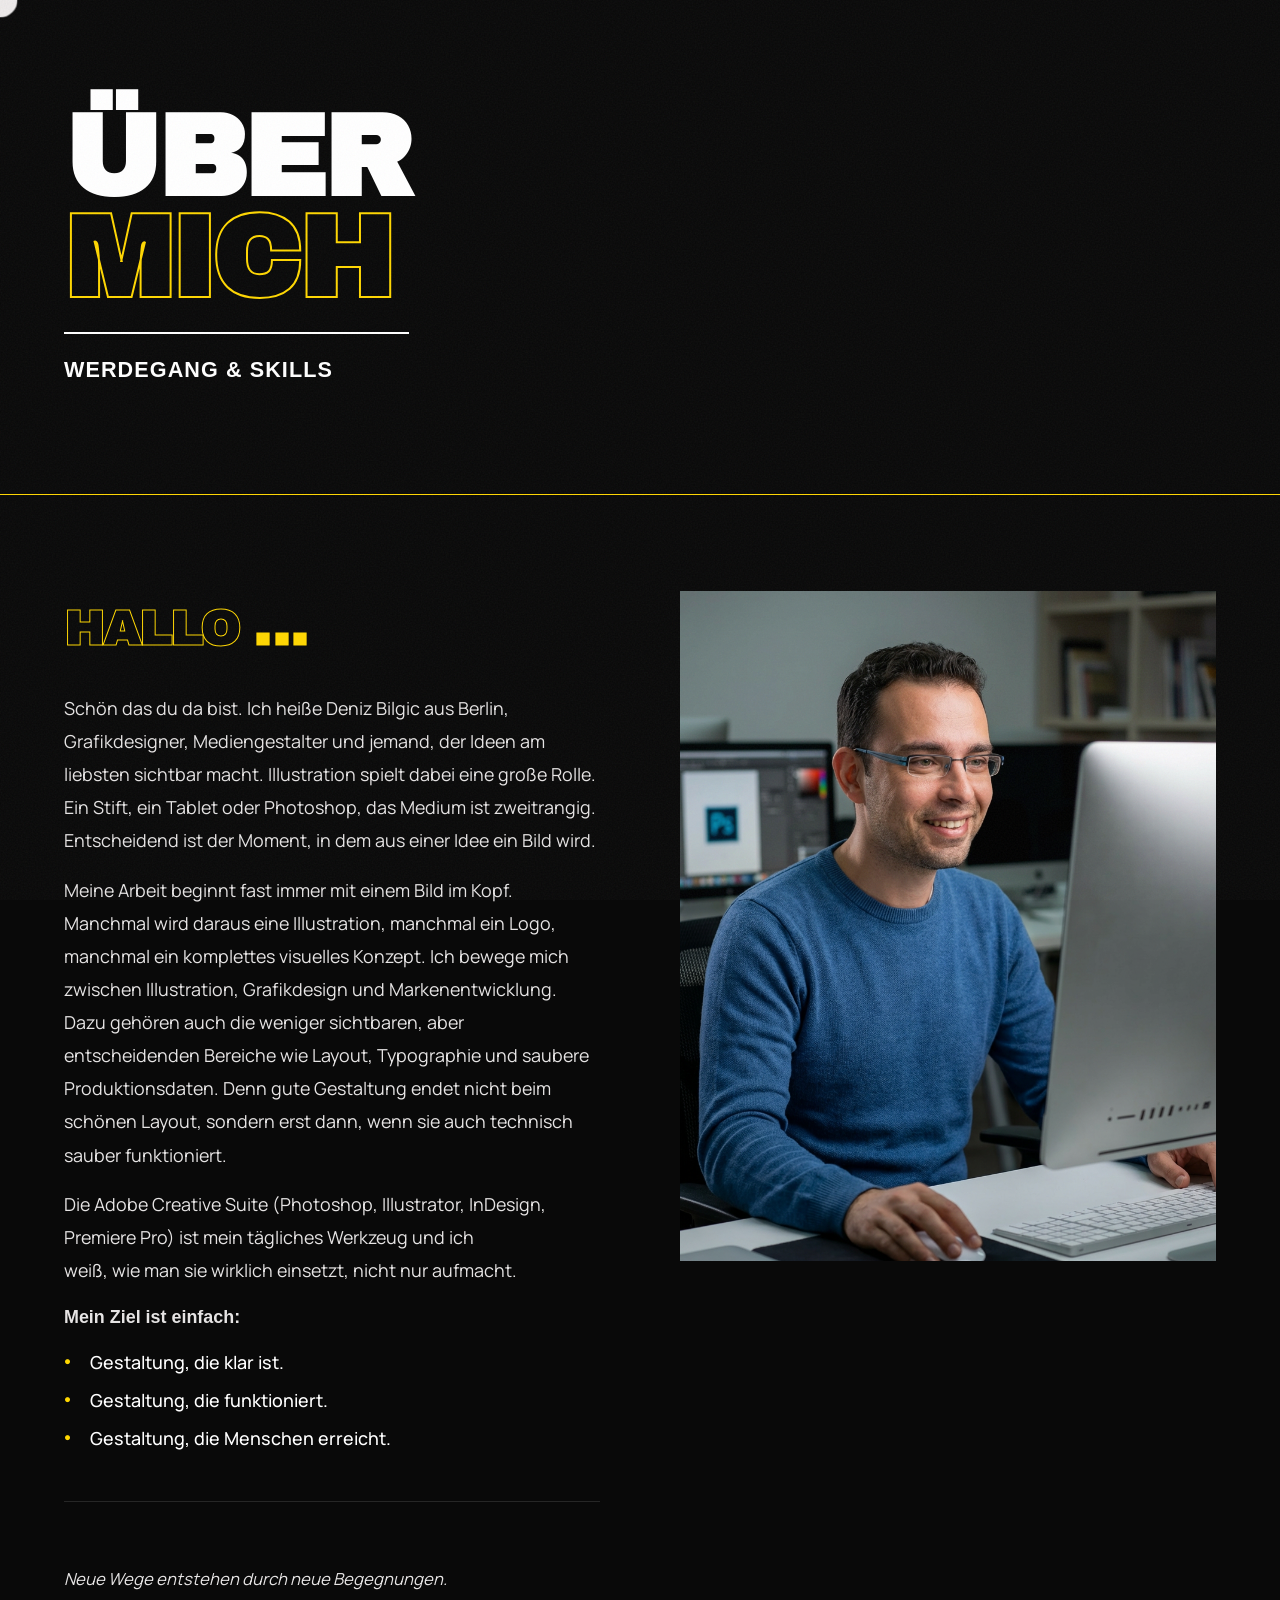
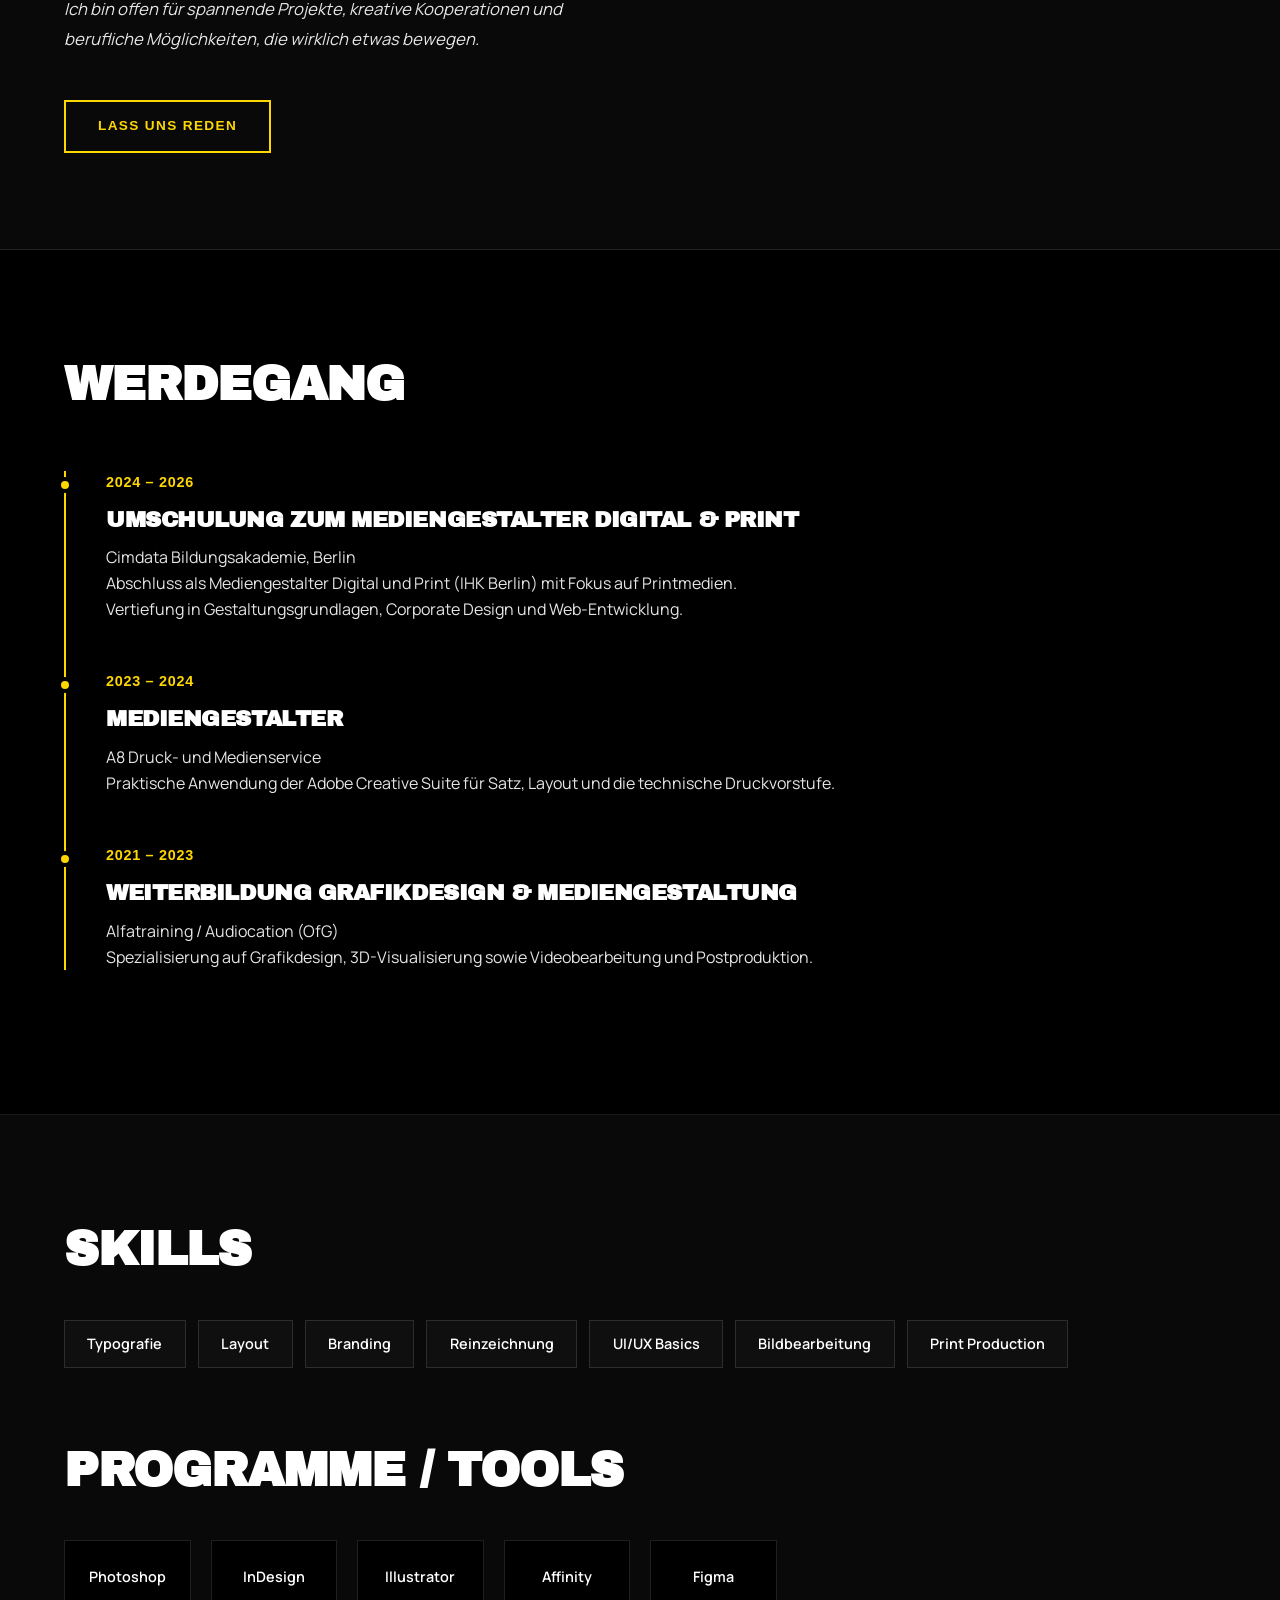
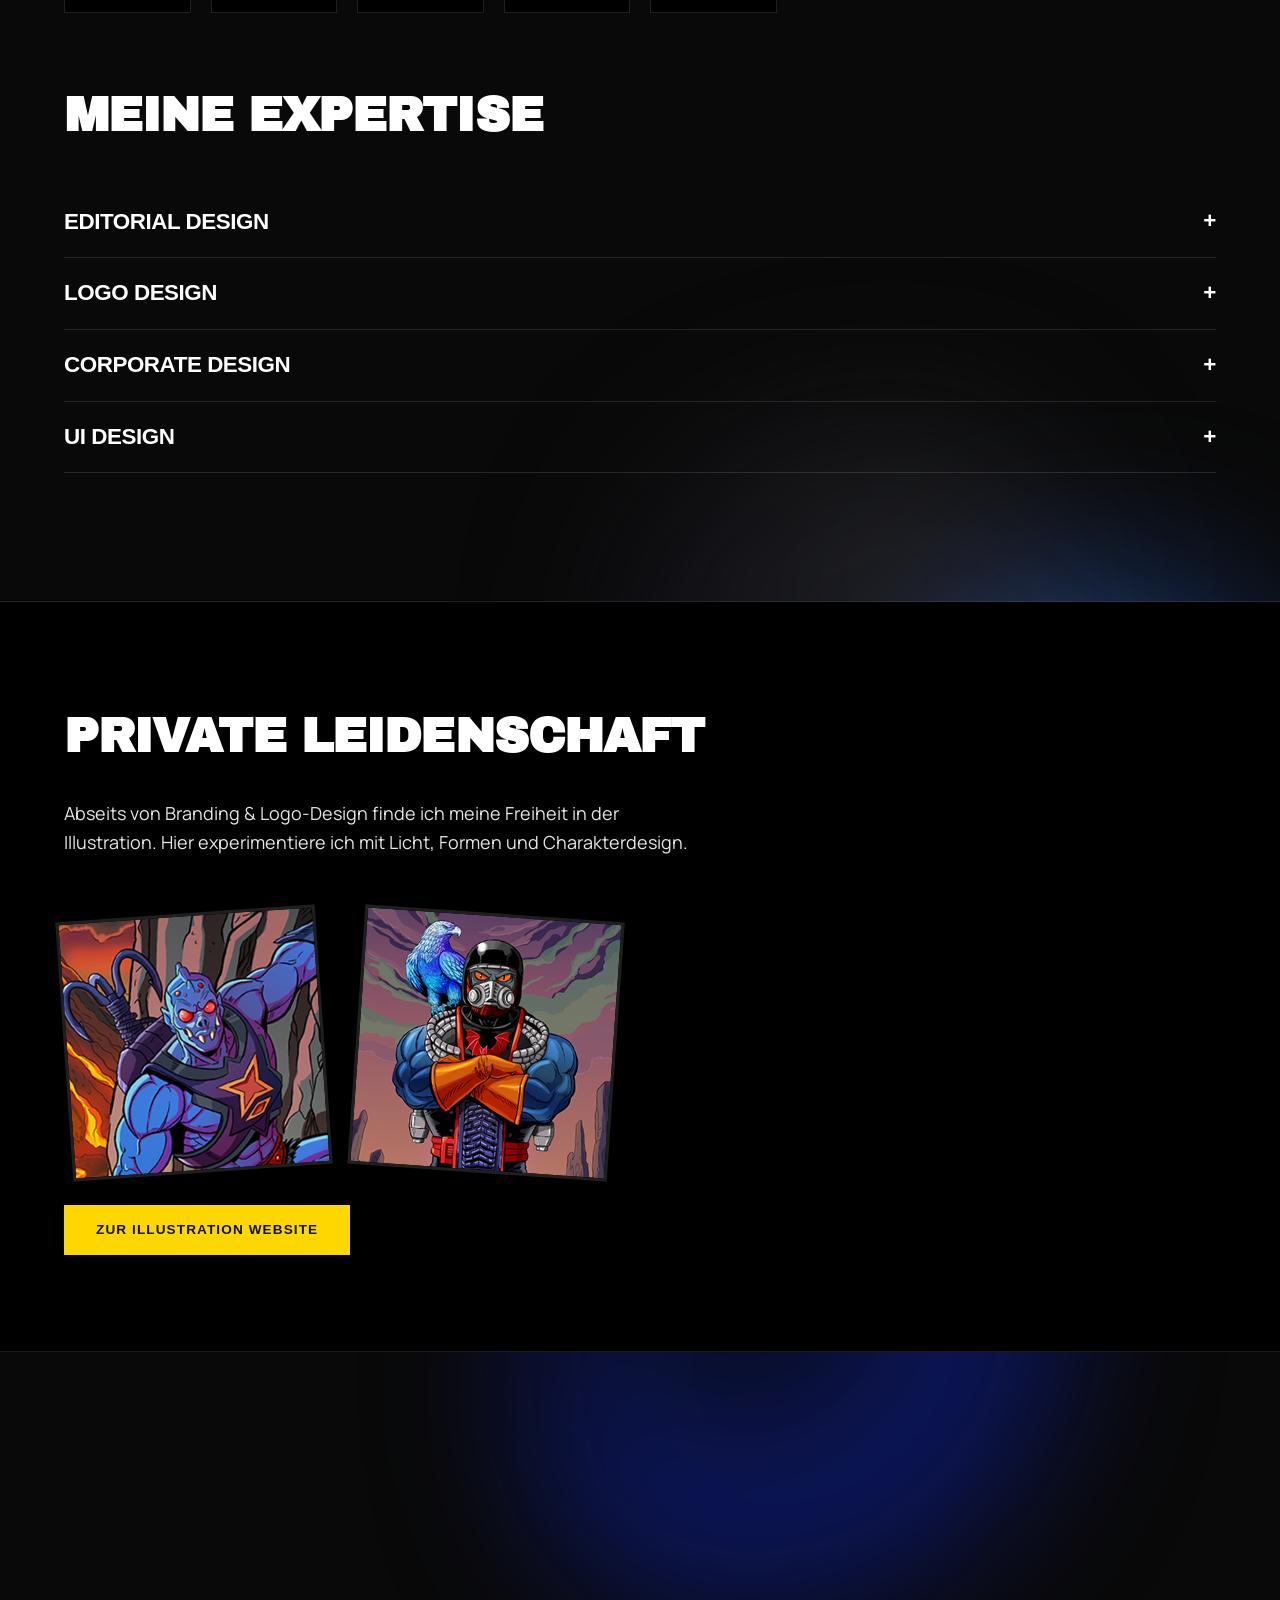
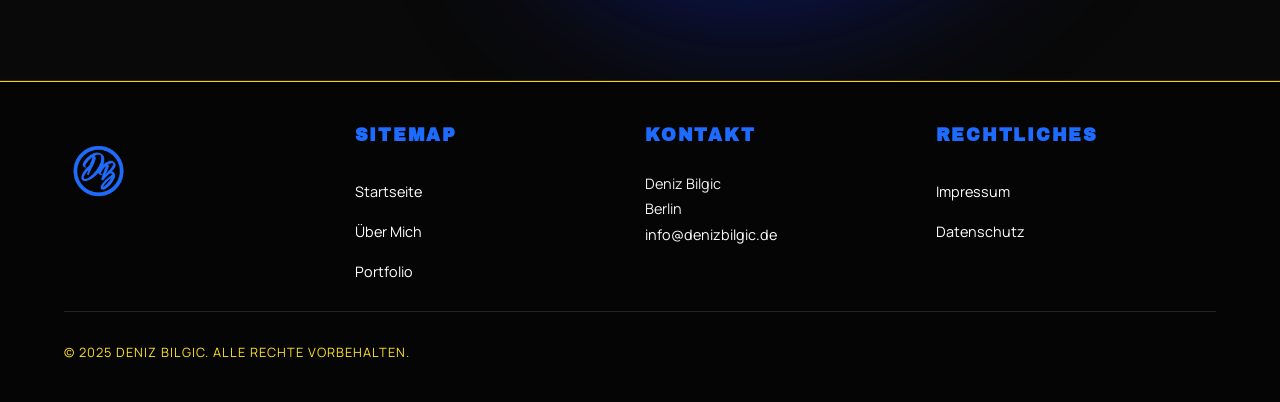
==== commit 7fe8474e: "favicon korrektion3" ====
--- a/about.html
+++ b/about.html
@@ -7,12 +7,12 @@
 <meta name="theme-color" content="#f5f5f0" media="(prefers-color-scheme: light)">
     <title>Deniz Bilgic | Über Mich</title>
     <meta name="description" content="Werdegang">
-<link rel="icon" type="image/png" href="/favicon/favicon-96x96.png" sizes="96x96" />
-<link rel="icon" type="image/svg+xml" href="/favicon/favicon.svg" />
-<link rel="shortcut icon" href="/favicon/favicon.ico" />
-<link rel="apple-touch-icon" sizes="180x180" href="/favicon/apple-touch-icon.png" />
-<meta name="apple-mobile-web-app-title" content="MyWebSite" />
-<link rel="manifest" href="/favicon/site.webmanifest" />
+<link rel="icon" type="image/png" href="/favicon/favicon-96x96.png" sizes="96x96">
+<link rel="icon" type="image/svg+xml" href="/favicon/favicon.svg">
+<link rel="shortcut icon" href="/favicon/favicon.ico">
+<link rel="apple-touch-icon" sizes="180x180" href="/favicon/apple-touch-icon.png">
+<meta name="apple-mobile-web-app-title" content="Deniz Bilgic">
+<link rel="manifest" href="/favicon/site.webmanifest">
     <link rel="stylesheet" href="/css/shared.css"> 
     <link rel="stylesheet" href="/css/about.css">
 </head>
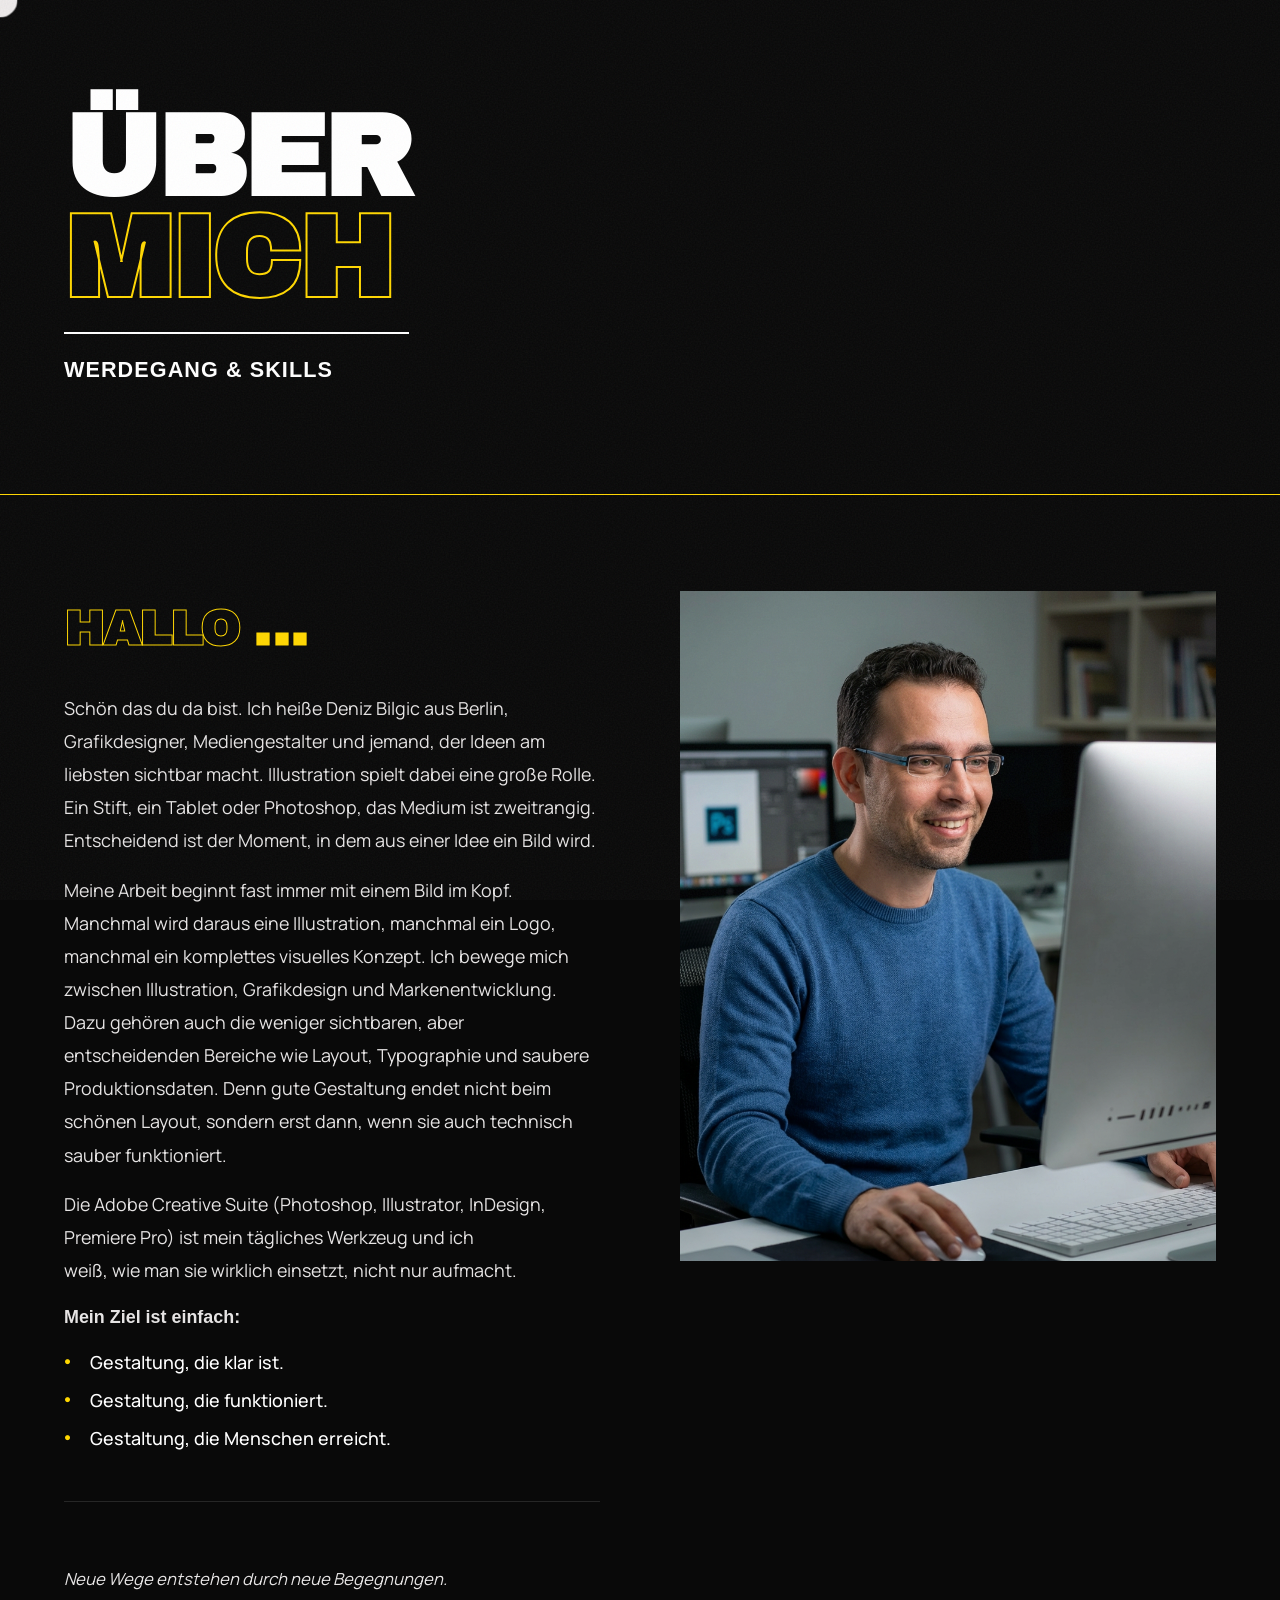
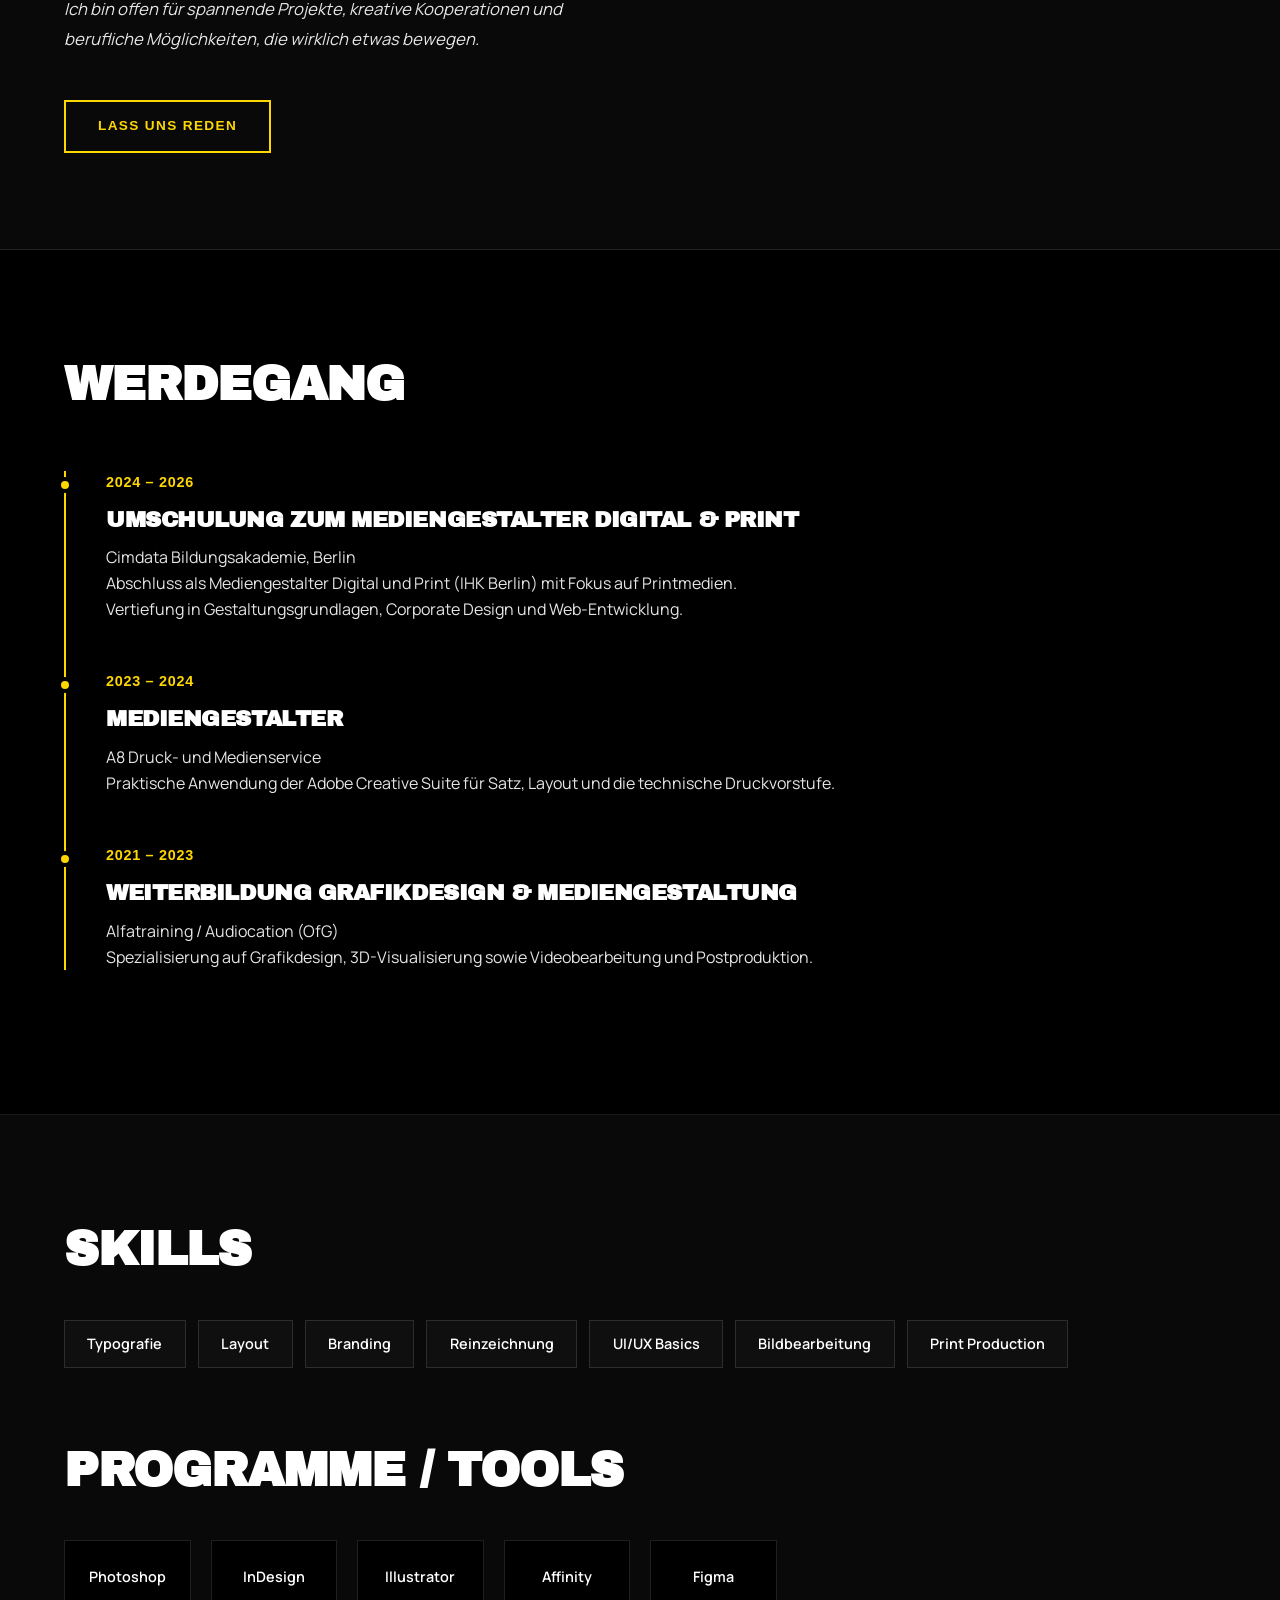
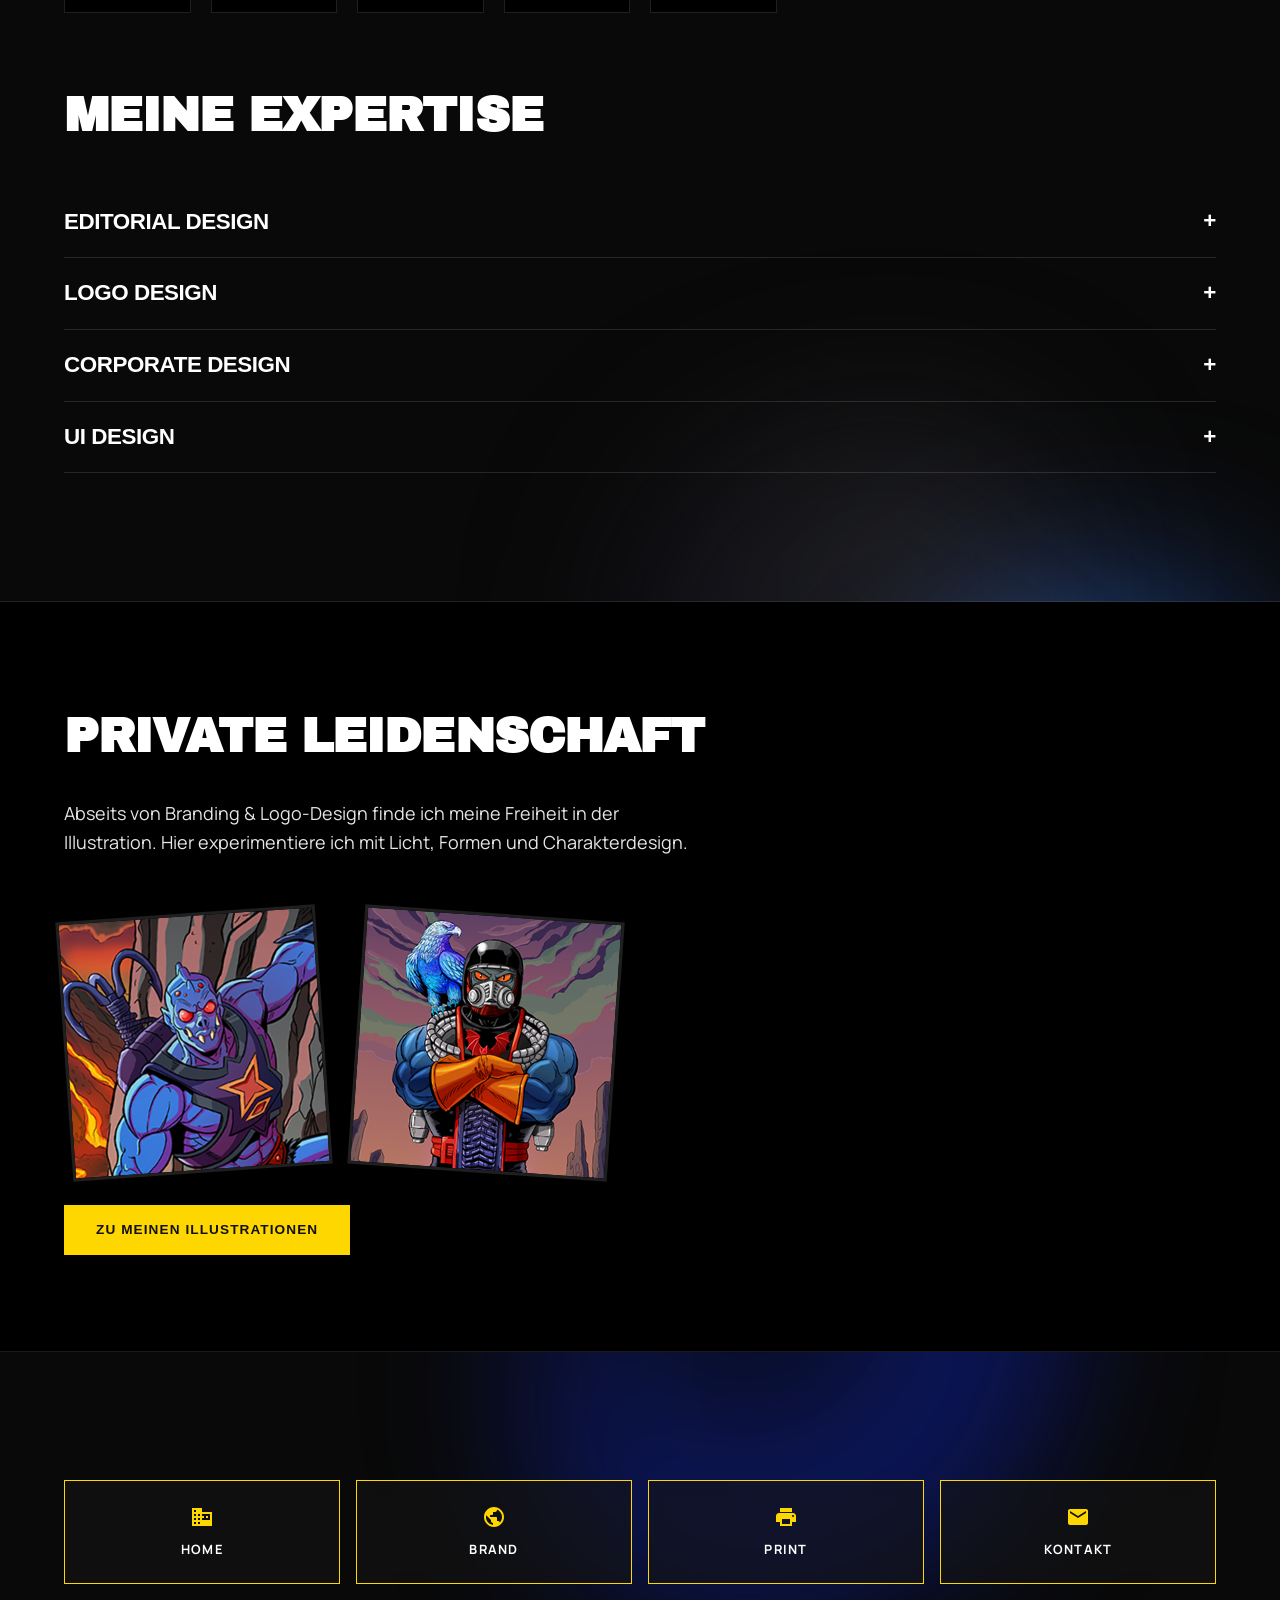
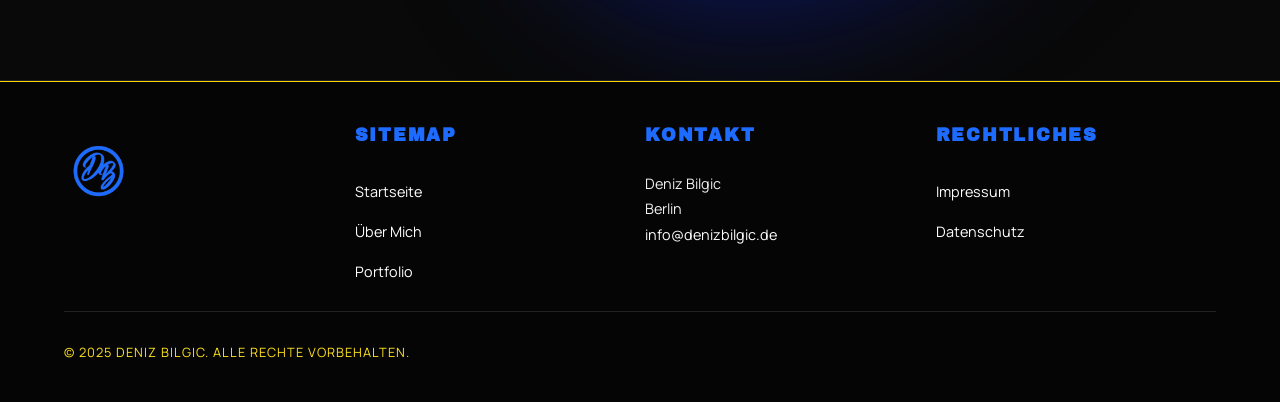
==== commit 6f0bebad: "korrekt" ====
--- a/about.html
+++ b/about.html
@@ -248,7 +248,7 @@
                             <img src="/assets/images/illustrationen/illu_01.png" alt="Abstrakte Illustration 2" loading="lazy">
                         </figure>
                     </div>
-                    <a href="https://www.instagram.com/den.bil.art" class="btn-primary hover-target">Zur Illustration Website</a>
+                    <a href="https://www.instagram.com/den.bil.art" class="btn-primary hover-target">Zu meinen Illustrationen</a>
                 </div>
             </div>
         </section>
--- a/css/shared.css
+++ b/css/shared.css
@@ -49,6 +49,7 @@
     --text-color2:    #1e6bff;
     --text-color3:    #1f1f1f;
     --text-color4:    #353535;
+    --text-color5:    rgb(20, 96, 249);
     --sub-text:       #0e0e0e;
     --accent-color:   #1e6bff;
     --accent-color2:  #ffe11e;
@@ -57,6 +58,7 @@
     --accent-color5:  #031d90;
     --accent-color6:  #1ef0ff;
     --accent-color7:  #1e6bff;
+    --accent-color8:  #6096f9;
     --glass-bg:       rgba(255, 255, 255, 0.65);
     --glass-border:   rgba(0, 0, 0, 0.08);
     --glass-blur:     40px;
@@ -73,6 +75,7 @@
     --text-color2:    #ffffff;
      --text-color3:    #1e6bff;
       --text-color4:    #FFD700;
+      --text-color5: rgb(5, 9, 44);
     --sub-text:       #e6e4e4;
     --accent-color:   #FFD700;
     --accent-color2:  #FFD700;
@@ -81,6 +84,7 @@
      --accent-color5:  #ffe11e;
      --accent-color6:  #FFD700;
      --accent-color7:  #1e6bff;
+     --accent-color8:  #FFD700;
     --glass-bg:       rgba(20, 20, 20, 0.6);
     --glass-border:   rgba(255, 255, 255, 0.12);
     --nav-bg:         rgba(10, 10, 10, 0.9);
@@ -302,7 +306,7 @@
     justify-content: center;
     gap: 0.6rem;
     padding: 1.5rem 1rem;
-    border: 1px solid var(--glass-border);
+    border: 1px solid var(--accent-color);
     background: var(--glass-bg);
     backdrop-filter: blur(8px);
     -webkit-backdrop-filter: blur(8px);
@@ -322,15 +326,16 @@
     content: '';
     position: absolute;
     inset: 0;
-    background: var(--accent-color);
+    background: var(--text-color5);
     transform: scaleX(0);
     transform-origin: left;
     transition: transform 0.35s cubic-bezier(0.2, 1, 0.2, 1);
-    opacity: 0.08;
+    opacity: 0.3;
+    
 }
 
 .sub-nav-btn:hover::before { transform: scaleX(1); }
-.sub-nav-btn:hover { border-color: var(--accent-color); }
+.sub-nav-btn:hover { border-color: var(--text-color);border: 3px solid var(--accent-color);}
 
 .sub-nav-btn svg {
     width: 24px;
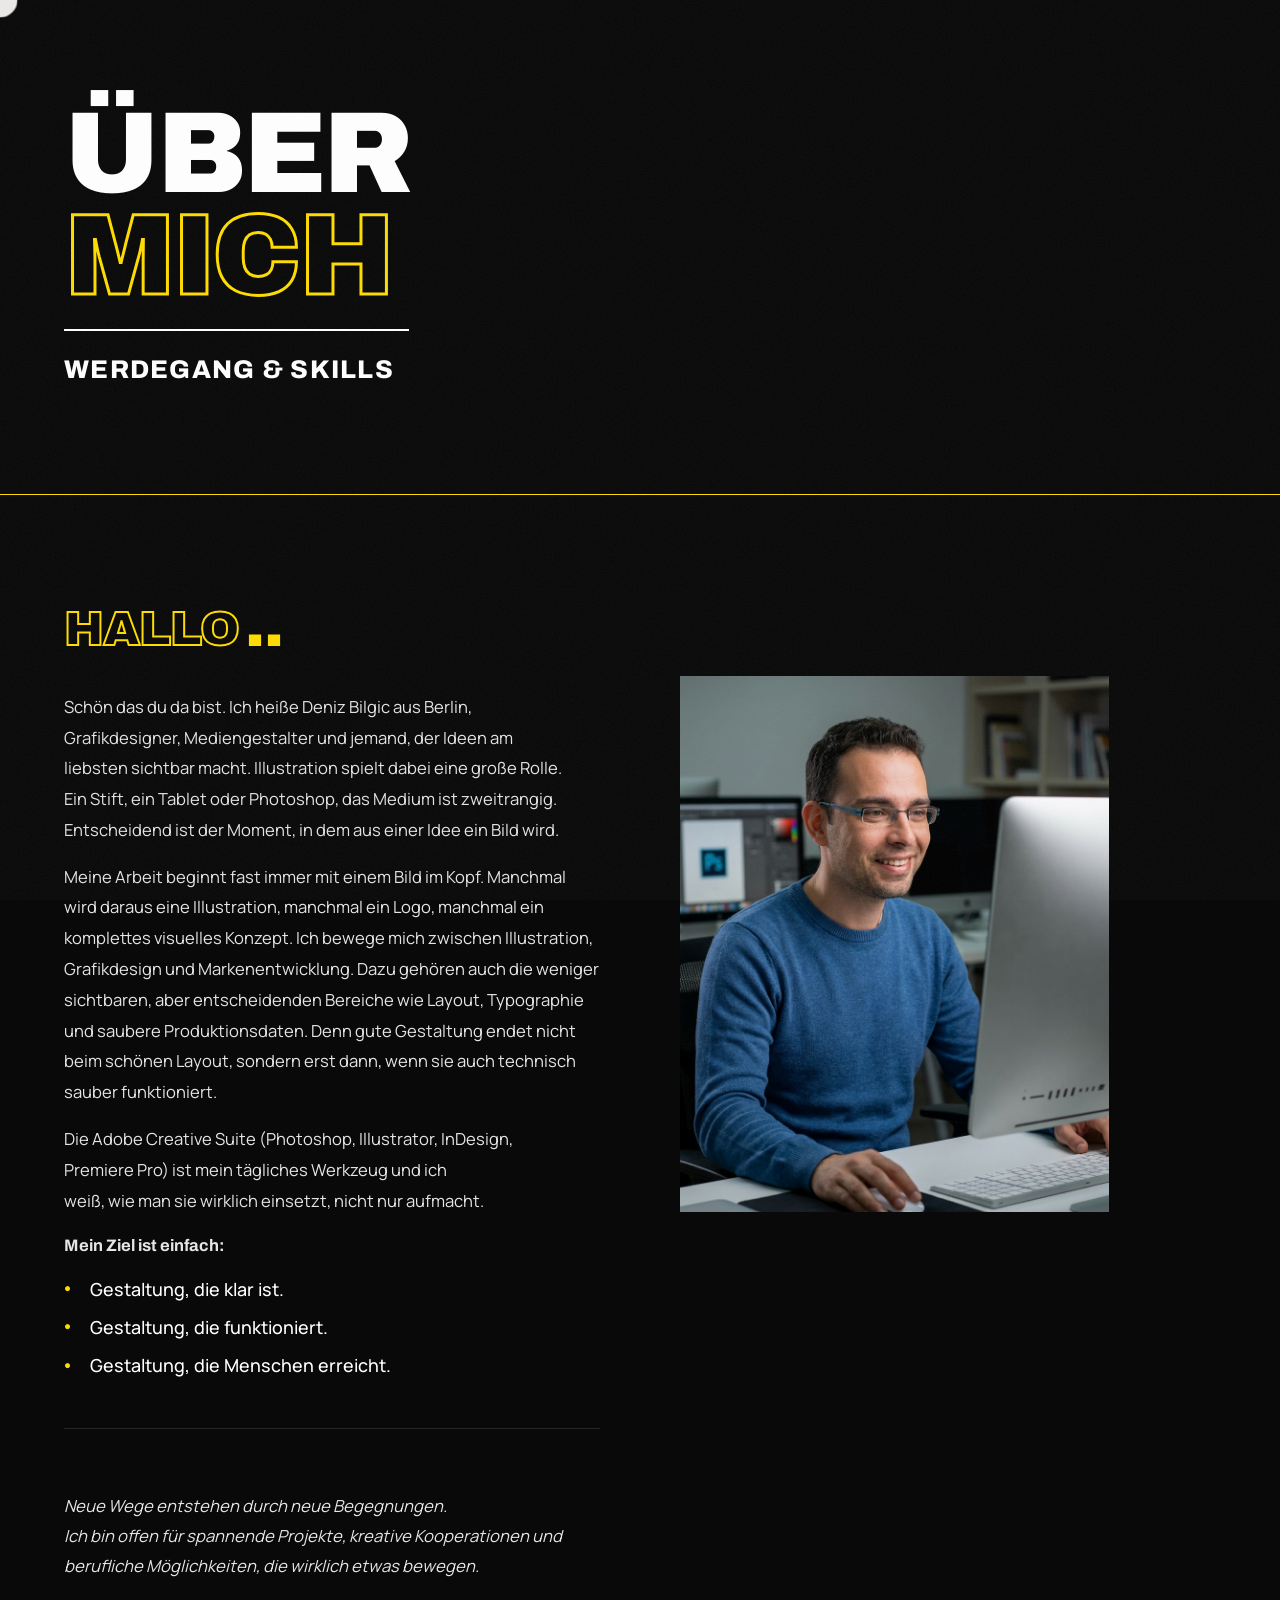
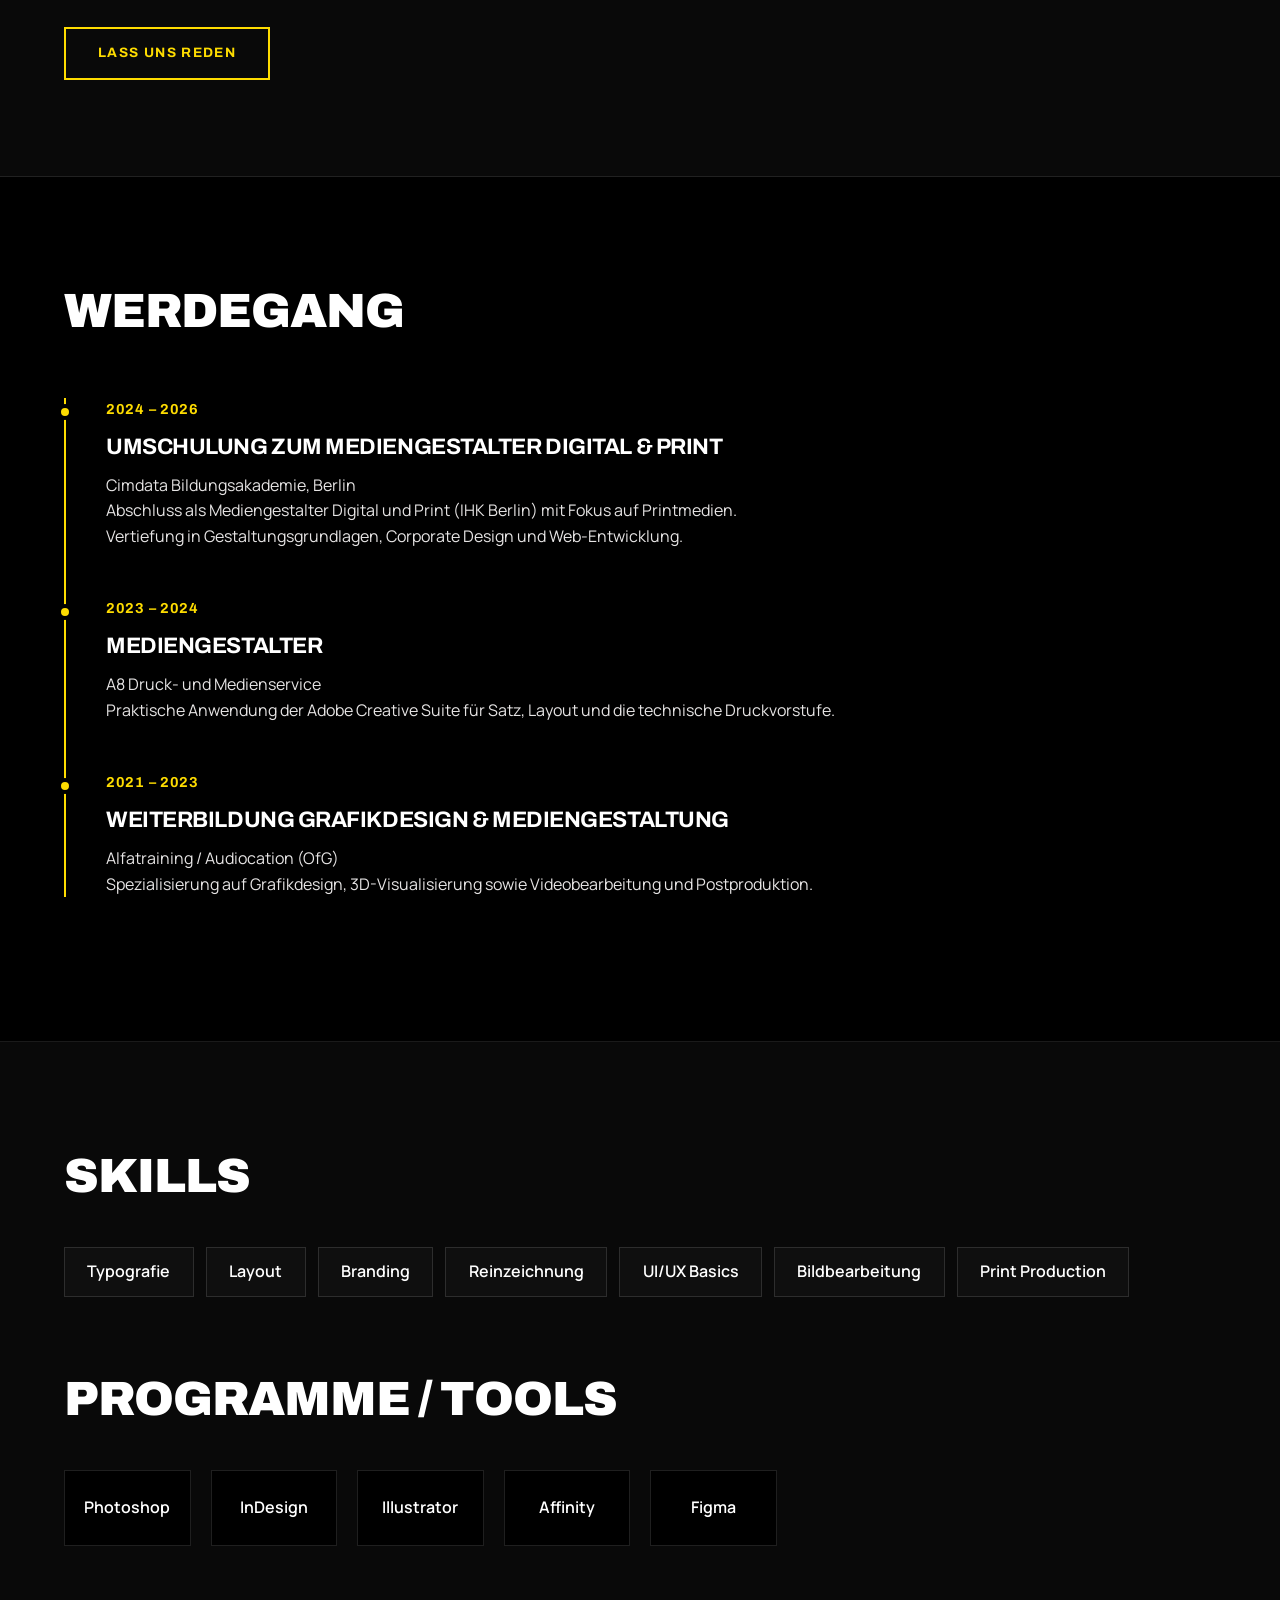
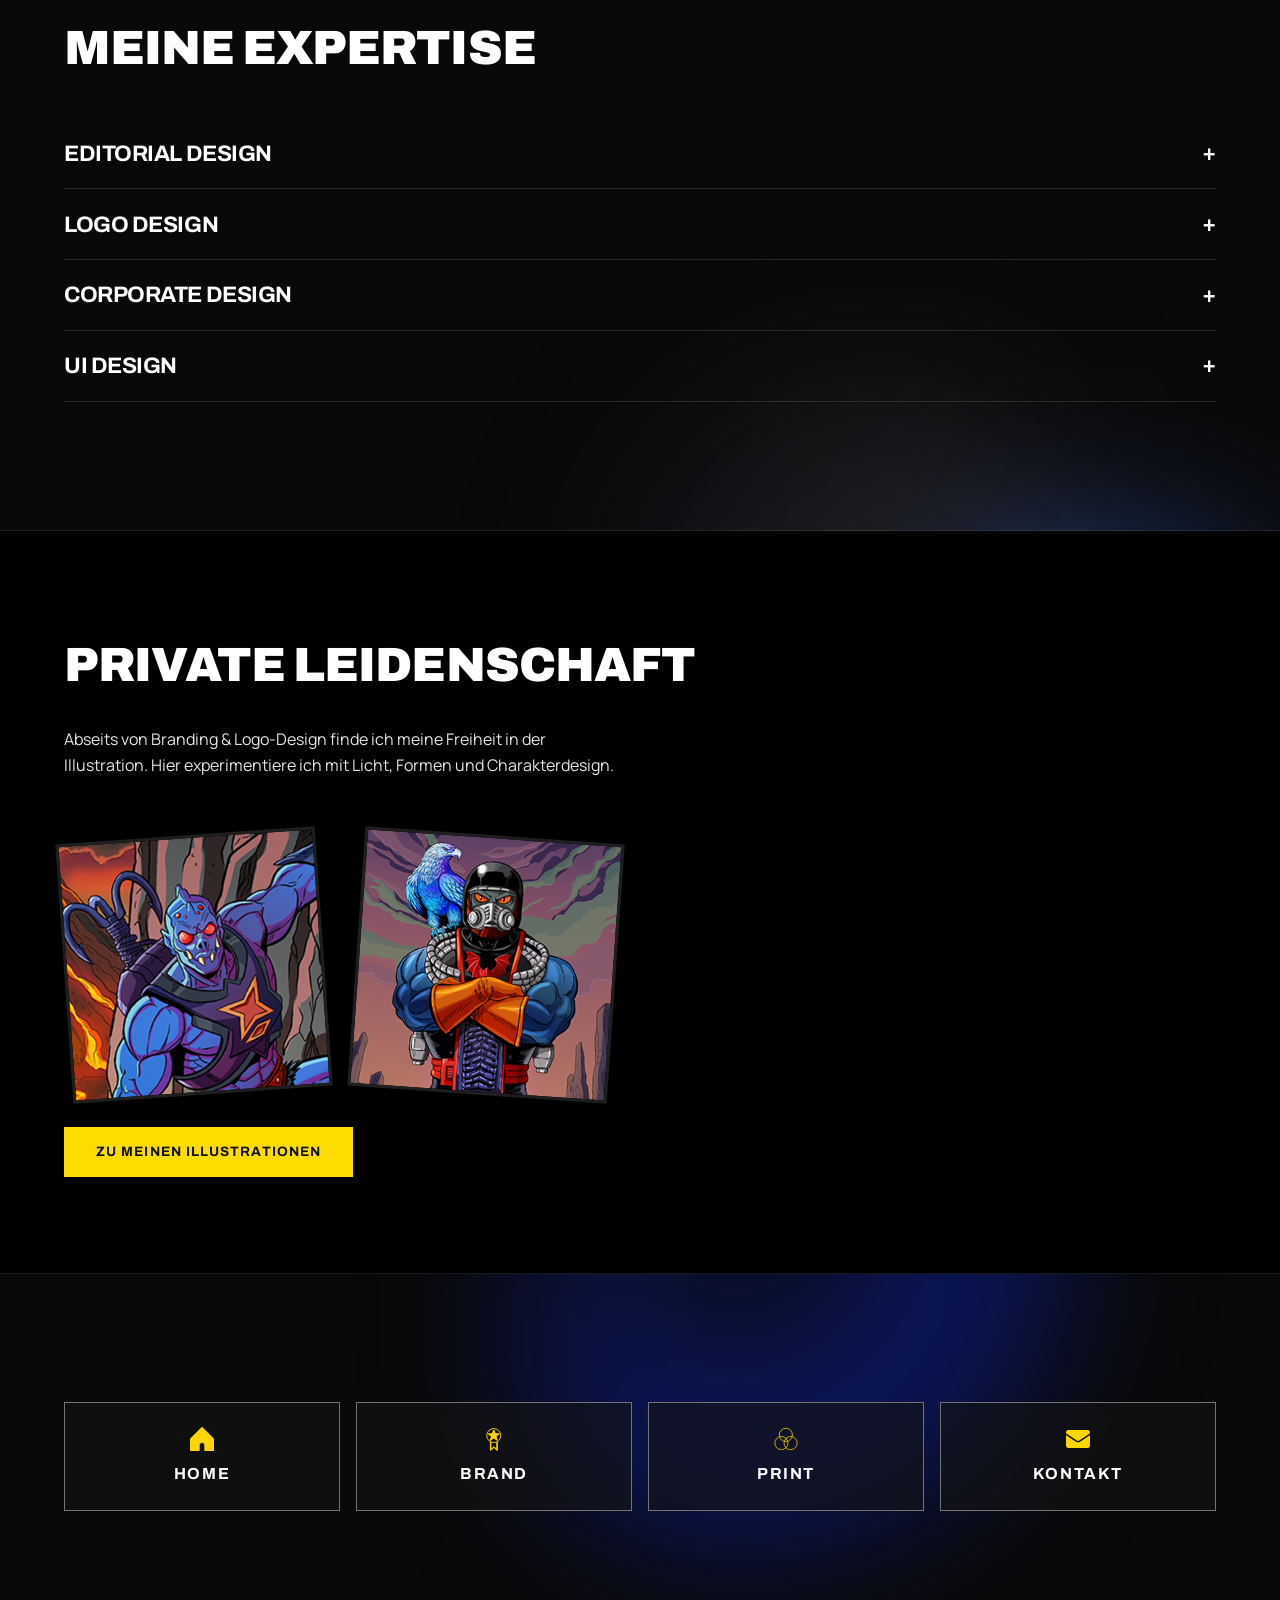
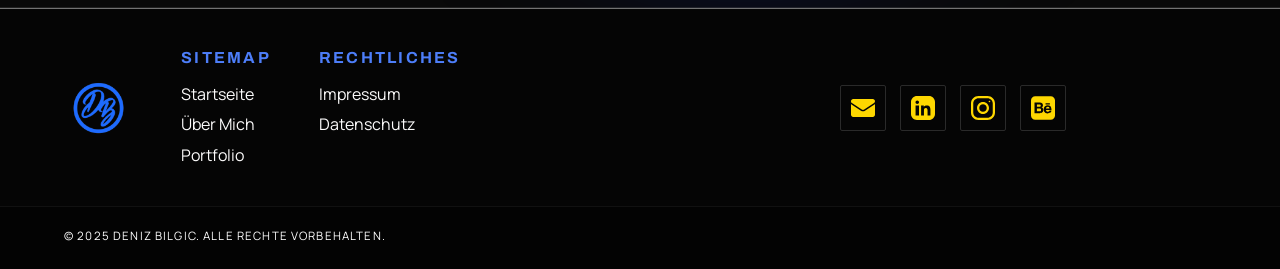
==== commit c1b2dcec: "icons" ====
--- a/about.html
+++ b/about.html
@@ -258,22 +258,26 @@
             <div class="section-inner">
                 <h2 id="subnav-heading" class="sr-only">Weitere Portfolio-Kategorien</h2>
                 <nav class="nav-grid" aria-label="Weitere Portfolio-Kategorien">
-                    <a href="index.html" class="sub-nav-btn reveal hover-target">
-                        <svg viewBox="0 0 24 24" aria-hidden="true" focusable="false"><path d="M12 7V3H2v18h20V7H12zM6 19H4v-2h2v2zm0-4H4v-2h2v2zm0-4H4V9h2v2zm0-4H4V5h2v2zm4 12H8v-2h2v2zm0-4H8v-2h2v2zm0-4H8v-2h2v2zm0-4H8V9h2v2zm0-4H8V5h2v2zm10 12h-8v-2h2v-2h-2v-2h2v-2h-2V9h8v10zm-2-8h-2v2h2v-2zm0 4h-2v2h2v-2z"/></svg>
-                        <span>Home</span>
-                    </a>
+                     <a href="index.html" class="sub-nav-btn reveal hover-target">
+                    <img src="/assets/icons/Icons Blau/home_blau.svg" alt="" class="sub-nav-icon sub-nav-icon--light" width="24" height="24" loading="lazy" aria-hidden="true">
+                    <img src="/assets/icons/Icons Gelb/home_gelb.svg" alt="" class="sub-nav-icon sub-nav-icon--dark" width="24" height="24" loading="lazy" aria-hidden="true">
+                    <span>Home</span>
+                </a>
                     <a href="brand.html" class="sub-nav-btn reveal hover-target">
-                        <svg viewBox="0 0 24 24" aria-hidden="true" focusable="false"><path d="M12 2C6.48 2 2 6.48 2 12s4.48 10 10 10 10-4.48 10-10S17.52 2 12 2zm-1 17.93c-3.95-.49-7-3.85-7-7.93 0-.62.08-1.21.21-1.79L9 15v1c0 1.1.9 2 2 2v1.93zm6.9-2.54c-.26-.81-1-1.39-1.9-1.39h-1v-3c0-.55-.45-1-1-1H8v-2h2c.55 0 1-.45 1-1V7h2c1.1 0 2-.9 2-2v-.41c2.93 1.19 5 4.06 5 7.41 0 2.08-.8 3.97-2.1 5.39z"/></svg>
-                        <span>Brand</span>
-                    </a>
+                    <img src="/assets/icons/Icons Blau/branding_blau.svg" alt="" class="sub-nav-icon sub-nav-icon--light" width="24" height="24" loading="lazy" aria-hidden="true">
+                    <img src="/assets/icons/Icons Gelb/branding_gelb.svg" alt="" class="sub-nav-icon sub-nav-icon--dark" width="24" height="24" loading="lazy" aria-hidden="true">
+                    <span>Brand</span>
+                </a>
                     <a href="print.html" class="sub-nav-btn reveal hover-target">
-                        <svg viewBox="0 0 24 24" aria-hidden="true" focusable="false"><path d="M19 8H5c-1.66 0-3 1.34-3 3v6h4v4h12v-4h4v-6c0-1.66-1.34-3-3-3zm-3 11H8v-5h8v5zm3-7c-.55 0-1-.45-1-1s.45-1 1-1 1 .45 1 1-.45 1-1 1zm-1-9H6v4h12V3z"/></svg>
-                        <span>Print</span>
-                    </a>
-                    <a href="contact.html" class="sub-nav-btn reveal hover-target">
-                        <svg viewBox="0 0 24 24" aria-hidden="true" focusable="false"><path d="M20 4H4c-1.1 0-1.99.9-1.99 2L2 18c0 1.1.9 2 2 2h16c1.1 0 2-.9 2-2V6c0-1.1-.9-2-2-2zm0 4l-8 5-8-5V6l8 5 8-5v2z"/></svg>
-                        <span>Kontakt</span>
-                    </a>
+                    <img src="/assets/icons/Icons Blau/print_blau.svg" alt="" class="sub-nav-icon sub-nav-icon--light" width="24" height="24" loading="lazy" aria-hidden="true">
+                    <img src="/assets/icons/Icons Gelb/print_gelb.svg" alt="" class="sub-nav-icon sub-nav-icon--dark" width="24" height="24" loading="lazy" aria-hidden="true">
+                    <span>Print</span>
+                </a>
+                   <a href="contact.html" class="sub-nav-btn reveal hover-target">
+                    <img src="/assets/icons/Icons Blau/email_blau.svg" alt="" class="sub-nav-icon sub-nav-icon--light" width="24" height="24" loading="lazy" aria-hidden="true">
+                    <img src="/assets/icons/Icons Gelb/email_gelb.svg" alt="" class="sub-nav-icon sub-nav-icon--dark" width="24" height="24" loading="lazy" aria-hidden="true">
+                    <span>Kontakt</span>
+                </a>
                 </nav>
             </div>
         </section>
@@ -282,43 +286,52 @@
 
     <!-- Footer -->
     <footer id="footer" role="contentinfo">
-        <div class="footer-grid">
-            <div class="footer-brand">
-                <figure class="footer-logo">
-                    <img src="/assets/images/logo/db_logo_blau.webp" alt="Deniz Bilgic Logo" class="footer-logo-img footer-logo-img--default" loading="lazy">
-                    <img src="/assets/images/logo/db_logo_gelb.webp" alt="" class="footer-logo-img footer-logo-img--hover" loading="lazy" aria-hidden="true">
-                </figure>
-            </div>
-
-            <div class="footer-col">
-                <h4>Sitemap</h4>
-                <ul>
-                    <li><a href="index.html#hero" class="hover-target">Startseite</a></li>
-                    <li><a href="about.html" class="hover-target">Über Mich</a></li>
-                    <li><a href="index.html#portfolio" class="hover-target">Portfolio</a></li>
-                </ul>
-            </div>
-
-            <div class="footer-col">
-                <h4>Kontakt</h4>
-                <p>Deniz Bilgic<br>
-                    Berlin<br>
-                    <a href="mailto:info@denizbilgic.de" class="hover-target">info@denizbilgic.de</a>
-                </p>
-            </div>
-
-            <div class="footer-col">
-                <h4>Rechtliches</h4>
-                <ul>
-                    <li><a href="impressum.html" class="hover-target">Impressum</a></li>
-                    <li><a href="datenschutz.html" class="hover-target">Datenschutz</a></li>
-                </ul>
-            </div>
+
+        <div class="footer-main">
+            <figure class="footer-logo">
+                <img src="/assets/images/logo/db_logo_blau.webp" alt="Deniz Bilgic Logo" class="footer-logo-img footer-logo-img--default" loading="lazy">
+                <img src="/assets/images/logo/db_logo_gelb.webp" alt="" class="footer-logo-img footer-logo-img--hover" loading="lazy" aria-hidden="true">
+            </figure>
+
+            <div class="footer-cols">
+                <div class="footer-col">
+                    <h4>Sitemap</h4>
+                    <ul>
+                        <li><a href="index.html#hero" class="hover-target">Startseite</a></li>
+                        <li><a href="about.html" class="hover-target">Über Mich</a></li>
+                        <li><a href="index.html#portfolio" class="hover-target">Portfolio</a></li>
+                    </ul>
+                </div>
+
+                <div class="footer-col">
+                    <h4>Rechtliches</h4>
+                    <ul>
+                        <li><a href="impressum.html" class="hover-target">Impressum</a></li>
+                        <li><a href="datenschutz.html" class="hover-target">Datenschutz</a></li>
+                    </ul>
+                </div>
+            </div>
+
+            <nav class="footer-socials" aria-label="Social Media Links">
+                <a href="mailto:info@denizbilgic.de" class="footer-social-link hover-target" aria-label="E-Mail an Deniz Bilgic senden" target="_blank" rel="noopener noreferrer" data-tooltip="E-Mail">
+                    <img src="/assets/icons/Icons Gelb/email_gelb.svg" alt="" aria-hidden="true" width="24" height="24" loading="lazy">
+                </a>
+                <a href="https://de.linkedin.com/in/deniz-bilgic-b562ab386" class="footer-social-link hover-target" aria-label="LinkedIn Profil von Deniz Bilgic öffnen" target="_blank" rel="noopener noreferrer" data-tooltip="LinkedIn">
+                    <img src="/assets/icons/Icons Gelb/linkedin_gelb.svg" alt="" aria-hidden="true" width="24" height="24" loading="lazy">
+                </a>
+                <a href="https://www.instagram.com/den.bil.art" class="footer-social-link hover-target" aria-label="Instagram Profil von Deniz Bilgic öffnen" target="_blank" rel="noopener noreferrer" data-tooltip="Instagram">
+                    <img src="/assets/icons/Icons Gelb/instagram_gelb.svg" alt="" aria-hidden="true" width="24" height="24" loading="lazy">
+                </a>
+                <a href="https://www.behance.net/denizbilgic1" class="footer-social-link hover-target" aria-label="Behance Profil von Deniz Bilgic öffnen" target="_blank" rel="noopener noreferrer" data-tooltip="Behance">
+                    <img src="/assets/icons/Icons Gelb/behance_gelb.svg" alt="" aria-hidden="true" width="24" height="24" loading="lazy">
+                </a>
+            </nav>
         </div>
 
         <div class="footer-bottom">
             <span>&copy; 2025 Deniz Bilgic. Alle Rechte vorbehalten.</span>
         </div>
+
     </footer>
      <script src="/js/about.js"></script>
     <script src="/js/shared.js"></script>
--- a/css/shared.css
+++ b/css/shared.css
@@ -40,25 +40,59 @@
     font-display: swap;
 }
 
+/* archivo-regular - latin */
+@font-face {
+  font-display: swap; /* Check https://developer.mozilla.org/en-US/docs/Web/CSS/@font-face/font-display for other options. */
+  font-family: 'Archivo';
+  font-style: normal;
+  font-weight: 400;
+  src: url('/fonts/archivo-v25-latin-regular.woff2') format('woff2'); /* Chrome 36+, Opera 23+, Firefox 39+, Safari 12+, iOS 10+ */
+}
+/* archivo-700 - latin */
+@font-face {
+  font-display: swap; /* Check https://developer.mozilla.org/en-US/docs/Web/CSS/@font-face/font-display for other options. */
+  font-family: 'Archivo';
+  font-style: normal;
+  font-weight: 700;
+  src: url('/fonts/archivo-v25-latin-700.woff2') format('woff2'); /* Chrome 36+, Opera 23+, Firefox 39+, Safari 12+, iOS 10+ */
+}
+/* archivo-800 - latin */
+@font-face {
+  font-display: swap; /* Check https://developer.mozilla.org/en-US/docs/Web/CSS/@font-face/font-display for other options. */
+  font-family: 'Archivo';
+  font-style: normal;
+  font-weight: 800;
+  src: url('/fonts/archivo-v25-latin-800.woff2') format('woff2'); /* Chrome 36+, Opera 23+, Firefox 39+, Safari 12+, iOS 10+ */
+}
+/* archivo-900 - latin */
+@font-face {
+  font-display: swap; /* Check https://developer.mozilla.org/en-US/docs/Web/CSS/@font-face/font-display for other options. */
+  font-family: 'Archivo';
+  font-style: normal;
+  font-weight: 900;
+  src: url('/fonts/archivo-v25-latin-900.woff2') format('woff2'); /* Chrome 36+, Opera 23+, Firefox 39+, Safari 12+, iOS 10+ */
+}
+
 
 /* CSS Variables & Themes */
 :root {
     --bg-color:       #ffffff;
-    --bg-color2:     rgb(252, 253, 255);
+    --bg-color2:     rgb(255, 255, 255);
     --text-color:     #0a0a0a;
     --text-color2:    #1e6bff;
     --text-color3:    #1f1f1f;
     --text-color4:    #353535;
-    --text-color5:    rgb(20, 96, 249);
+    --text-color5:    #1e6bff;
     --sub-text:       #0e0e0e;
     --accent-color:   #1e6bff;
-    --accent-color2:  #ffe11e;
+    --accent-color2:  #fedc00;
     --accent-color3:  #1e6bff;
-    --accent-color4:  #ffe11e;
+    --accent-color4:  #fedc00;
     --accent-color5:  #031d90;
     --accent-color6:  #1ef0ff;
     --accent-color7:  #1e6bff;
-    --accent-color8:  #6096f9;
+    --accent-color8:  #1e6bff;
+    --accent-color9:  #6096f9;
     --glass-bg:       rgba(255, 255, 255, 0.65);
     --glass-border:   rgba(0, 0, 0, 0.08);
     --glass-blur:     40px;
@@ -73,22 +107,23 @@
      --bg-color2:     rgb(0, 0, 0);
     --text-color:     #ffffff;
     --text-color2:    #ffffff;
-     --text-color3:    #1e6bff;
-      --text-color4:    #FFD700;
+     --text-color3:    #4d7ef9;
+      --text-color4:    #fedc00;
       --text-color5: rgb(5, 9, 44);
     --sub-text:       #e6e4e4;
-    --accent-color:   #FFD700;
-    --accent-color2:  #FFD700;
-    --accent-color3:  #1e6bff;
-     --accent-color4:  #ffe11e;
-     --accent-color5:  #ffe11e;
-     --accent-color6:  #FFD700;
-     --accent-color7:  #1e6bff;
-     --accent-color8:  #FFD700;
+    --accent-color:   #fedc00;
+    --accent-color2:  #fedc00;
+    --accent-color3:  #fedc00;
+     --accent-color4:  #fedc00;
+     --accent-color5:  #fedc00;
+     --accent-color6:  #fedc00;
+     --accent-color7:  #4d7ef9;
+     --accent-color8:  #fedc00;
+     --accent-color9:  #737373;
     --glass-bg:       rgba(20, 20, 20, 0.6);
     --glass-border:   rgba(255, 255, 255, 0.12);
     --nav-bg:         rgba(10, 10, 10, 0.9);
-    --cursor-color:   #FFD700;
+    --cursor-color:   #fedc00;
     --card-shadow:    0 20px 40px rgba(0, 0, 0, 0.6);
 }
 
@@ -138,12 +173,16 @@
     color: inherit;
 }
 
+p{
+    font-size: clamp(1rem, 1.2vw, 1.3rem);
+}
+
 ul { list-style: none; }
 
 h1, h2, h3, h4, .hero-font {
-    font-family: 'Archivo Black', sans-serif;
+    font-family: 'Archivo', sans-serif;
     text-transform: uppercase;
-    font-weight: 800;
+    font-weight: 900;
     letter-spacing: -0.02em;
 }
 
@@ -210,7 +249,7 @@
 }
 
 .logo-img {
-    height: 88px;
+    height: 8px;
     width: auto;
     object-fit: contain;
     display: block;
@@ -235,10 +274,12 @@
     display: flex;
     gap: 40px;
     align-items: center;
+    
 }
 
 .nav-links a {
     font-weight: 700;
+    font-family: 'Archivo';
     text-transform: uppercase;
     font-size: 0.9rem;
     opacity: 0.9;
@@ -306,14 +347,14 @@
     justify-content: center;
     gap: 0.6rem;
     padding: 1.5rem 1rem;
-    border: 1px solid var(--accent-color);
+    border: 0.2px solid var(--accent-color9);
     background: var(--glass-bg);
     backdrop-filter: blur(8px);
     -webkit-backdrop-filter: blur(8px);
     text-align: center;
-    font-family: 'Manrope', sans-serif;
+    font-family: 'Archivo', sans-serif;
     font-weight: 700;
-    font-size: 0.8rem;
+    font-size: clamp(1rem, 1.1vw, 1.2rem);
     text-transform: uppercase;
     letter-spacing: 0.1em;
     color: var(--text-color);
@@ -335,13 +376,31 @@
 }
 
 .sub-nav-btn:hover::before { transform: scaleX(1); }
-.sub-nav-btn:hover { border-color: var(--text-color);border: 3px solid var(--accent-color);}
+.sub-nav-btn:hover { border-color: var(--text-color);border: 1px solid var(--accent-color);}
 
 .sub-nav-btn svg {
     width: 24px;
     height: 24px;
     fill: var(--accent-color);
     flex-shrink: 0;
+}
+
+.sub-nav-icon {
+    width: 24px;
+    height: 24px;
+    flex-shrink: 0;
+}
+
+.sub-nav-icon--dark {
+    display: none;
+}
+
+[data-theme="dark"] .sub-nav-icon--light {
+    display: none;
+}
+
+[data-theme="dark"] .sub-nav-icon--dark {
+    display: block;
 }
 
 
@@ -363,30 +422,19 @@
 footer {
     background: #050505;
     color: #fff;
-    padding: 40px 5% 40px;
-    border-top: 1px solid var(--accent-color);
-}
-
-.footer-grid {
-    display: grid;
-    grid-template-columns: repeat(4, 1fr);
-    gap: 10px;
-    margin-bottom: 20px;
-}
-
-.footer-brand {
-    display: flex;
-    flex-direction: column;
-    gap: 12px;
-}
-
-.footer-brand p {
-    color: #fffffd;
-    max-width: 280px;
-    line-height: 1.8;
-}
-
-.footer-logo { margin: 0; position: relative; display: inline-block; }
+    border-top: 0.5px solid var(--accent-color9);
+}
+
+.footer-main {
+    display: flex;
+    align-items: center;
+    justify-content: space-between;
+    padding: 36px 5%;
+    gap: 3rem;
+    flex-wrap: wrap;
+}
+
+.footer-logo { margin: 0; position: relative; display: inline-block; flex-shrink: 0; }
 
 .footer-logo img,
 .footer-logo-img {
@@ -411,29 +459,107 @@
 .footer-logo:hover .footer-logo-img--default { opacity: 0; }
 .footer-logo:hover .footer-logo-img--hover   { opacity: 1; }
 
+.footer-cols {
+    display: flex;
+    flex-direction: row;
+    gap: 3rem;
+    align-items: flex-start;
+    flex: 1;
+   
+}
+
 .footer-col h4 {
-    margin-bottom: 20px;
+    margin-bottom: 8px;
     color: var(--accent-color7);
-    font-size: 1.1rem;
+    font-size: 1rem;
+    letter-spacing: 0.14em;
+    text-transform: uppercase;
+    font-family: 'Archivo', sans-serif;
+    font-weight: 700;
+}
+
+.footer-col ul { list-style: none; }
+.footer-col li { line-height: 1.9; }
+.footer-col a { color: #fcfbfb; transition: color 0.3s; font-size: 1rem; }
+.footer-col a:hover { color: #fdf504; }
+.footer-col p { color: #ffffff; line-height: 1.9; font-size: 1rem; margin: 0; }
+.footer-col p a { color: #fbe603; }
+.footer-col p a:hover { color: #fff; }
+
+.footer-socials {
+    display: flex;
+    flex-direction: row;
+    align-items: center;
+    gap: 14px;
+    flex-shrink: 0;
+    margin-right: 150px;
+}
+
+.footer-social-link {
+    position: relative;
+    display: flex;
+    align-items: center;
+    justify-content: center;
+    width: 46px;
+    height: 46px;
+    border: 1px solid #2a2a2a;
+    border-radius: 2px;
+    transition: border-color 0.3s ease, background 0.3s ease;
+}
+
+.footer-social-link:hover {
+    border-color: var(--accent-color);
+    background: rgba(255, 255, 255, 0.04);
+}
+
+.footer-social-link img {
+    width: 24px;
+    height: 24px;
+    display: block;
+    transition: transform 0.3s ease;
+}
+
+.footer-social-link:hover img { transform: translateY(-2px); }
+
+.footer-social-link::after {
+    content: attr(data-tooltip);
+    position: absolute;
+    bottom: calc(100% + 10px);
+    left: 50%;
+    transform: translateX(-50%) translateY(4px);
+    padding: 5px 10px;
+    border-radius: 4px;
+    font-size: 0.68rem;
+    font-weight: 700;
+    letter-spacing: 0.08em;
+    text-transform: uppercase;
+    white-space: nowrap;
+    pointer-events: none;
+    background: rgba(255, 255, 255, 0.08);
+    backdrop-filter: blur(12px);
+    -webkit-backdrop-filter: blur(12px);
+    border: 1px solid rgba(255, 255, 255, 0.12);
+    color: #fff;
+    opacity: 0;
+    transition: opacity 0.2s ease, transform 0.2s ease;
+}
+
+.footer-social-link:hover::after {
+    opacity: 1;
+    transform: translateX(-50%) translateY(0);
+}
+
+.footer-bottom {
+    background: #030303;
+    border-top: 1px solid #111;
+    padding: 20px 5% 24px;
+    display: flex;
+    justify-content: space-between;
+    align-items: center;
+    font-size: 0.72rem;
+    color: #ffffff;
+    text-transform: uppercase;
     letter-spacing: 0.1em;
-    text-transform: uppercase;
-    
-}
-
-.footer-col ul { line-height: 2.5; }
-.footer-col a { color: white; transition: color 0.3s; font-size: 0.9rem; }
-.footer-col a:hover { color: var(--accent-color2); }
-.footer-col p { color: #f0eeee; line-height: 1.8; font-size: 0.9rem; }
-
-.footer-bottom {
-    border-top: 1px solid #222;
-    padding-top: 30px;
-    display: flex;
-    justify-content: space-between;
-    font-size: 0.8rem;
-    color: var(--accent-color4);
-    text-transform: uppercase;
-    letter-spacing: 1px;
     flex-wrap: wrap;
     gap: 10px;
 }
@@ -532,11 +658,13 @@
     .cursor { display: none; }
     * { cursor: auto; }
 
-    .back-to-top { width: 46px; height: 46px; bottom: 20px; right: 20px; }
-
-    .footer-grid { grid-template-columns: repeat(2, 1fr); gap: 30px; }
-}
-
-@media (max-width: 400px) {
-    .footer-grid { grid-template-columns: 1fr; gap: 30px; }
+    .back-to-top { width: 46px; height: 46px; bottom: 80px; right: 20px; }
+
+    .footer-main         { flex-direction: column; align-items: flex-start; gap: 2rem; }
+    .footer-cols         { flex-wrap: wrap; gap: 2rem; }
+    .footer-socials      { gap: 12px; }
+}
+
+@media (max-width: 480px) {
+    .footer-bottom       { flex-direction: column; align-items: flex-start; gap: 6px; }
 }
--- a/css/about.css
+++ b/css/about.css
@@ -1,7 +1,7 @@
 :root {
             /* Common */
-            --font-display: 'Archivo', sans-serif;
-            --font-body: 'Inter', sans-serif;
+            --font-display: 'Archivo Black', sans-serif;
+            --font-body: 'Manrope', sans-serif;
             --transition-speed: 0.4s;
             --ease-urban: cubic-bezier(0.16, 1, 0.3, 1);
             
@@ -10,7 +10,7 @@
             --bg-secondary: #1a1a1a;
             --text-color: #dee0fd;
             --text-muted: #a0a0a0;
-            --accent-color: #F2C94C; /* Yellow */
+            --accent-color: #fedc00; /* Yellow */
             --glass-bg: rgba(255, 255, 255, 0.05);
             --glass-border: rgba(255, 255, 255, 0.1);
             --glass-blur: 12px;
@@ -22,14 +22,14 @@
             --bg-secondary: #9e9d9d;
             --text-color: #111111;
             --text-muted: #3f3e3e;
-            --accent-color: #2F80ED; /* Blue */
+            --accent-color: #1e6bff; 
             --glass-bg: rgba(255, 255, 255, 0.6);
             --glass-border: rgba(0, 0, 0, 0.1);
             --shadow: 0 4px 30px rgba(0, 0, 0, 0.1);
         }
 
 p{
-    font-size: 18px;
+    font-size: clamp(1rem, 1.2vw, 1.3rem);
 }
 
 /* Hero Section */
@@ -71,13 +71,13 @@
 .title-outline {
     display: block;
     color: transparent;
-    -webkit-text-stroke: 2px var(--accent-color);
+    -webkit-text-stroke: 3px var(--accent-color);
     font-weight: 900;
     white-space: nowrap;
 }
 
 [data-theme="dark"] .title-outline {
-    -webkit-text-stroke: 2px var(--accent-color);
+    -webkit-text-stroke: 3px var(--accent-color);
 }
 
 .hero-divider {
@@ -90,7 +90,7 @@
 .hero-desc {
     font-family: 'Archivo', sans-serif;
     font-weight: 800;
-    font-size: clamp(1rem, 2vw, 1.35rem);
+    font-size: clamp(1rem, 2vw, 1.9rem);
     text-transform: uppercase;
     letter-spacing: 0.05em;
     color: var(--text-color);
@@ -218,7 +218,7 @@
     margin-bottom: 1.5rem;
     text-align: left;
     color: transparent;
-    -webkit-text-stroke: 1px var(--accent-color);
+    -webkit-text-stroke: 2px var(--accent-color5);
     paint-order: stroke fill;
 }
 
@@ -227,16 +227,17 @@
     margin-bottom: 1rem;
     text-wrap: balance;
     text-align: left;
+    font-size: clamp(1rem, 1.3vw, 1.4rem);
 }
 
 .typing-dots {
     display: inline-block;
     letter-spacing: 0.05em;
-    color: var(--accent-color);
+    color: var(--accent-color5);
 }
 
 .intro-body {
-    font-size: clamp(1rem, 1.4vw, 1.175rem);
+    font-size: clamp(1rem, 1.3vw, 1.4rem);
     line-height: 1.85;
     color: var(--text-color);
     margin-bottom: 1.75rem;
@@ -246,7 +247,7 @@
 .intro-goal-label {
     font-family: 'Archivo', sans-serif;
     font-weight: 700;
-    font-size: clamp(1rem, 1.4vw, 1.175rem);
+    font-size: clamp(1rem, 1.3vw, 1.4rem);
     color: var(--text-color);
     margin-bottom: 0.75rem;
 }
@@ -285,7 +286,7 @@
 }
 
 .intro-open-text {
-    font-size: clamp(1rem, 1.3vw, 1.1rem);
+    font-size: clamp(1rem, 1.4vw, 1.5rem);
     line-height: 1.8;
     color: var(--text-muted);
     margin-bottom: 1.75rem;
@@ -322,12 +323,13 @@
 }
 
 .profile-img {
-    width: 100%;
-    height: 100%;
+    width: 80%;
+    height: 80%;
     object-fit: cover;
     position: absolute;
     top: 0;
     left: 0;
+    margin-top: 85px;
     transition: opacity 0.5s ease-in-out;
 }
 
@@ -350,14 +352,14 @@
 
 #career h2:hover {
     color: transparent;
-    -webkit-text-stroke: 2px var(--accent-color);
+    -webkit-text-stroke: 2px var(--accent-color5);
     paint-order: stroke fill;
 }
 
 .timeline {
     position: relative;
     max-width: 800px;
-    border-left: 2px solid var(--accent-color);
+    border-left: 2px solid var(--accent-color5);
     padding-left: 2.5rem;
 }
 
@@ -373,7 +375,7 @@
     top: 0.4rem;
     width: 1rem;
     height: 1rem;
-    background: var(--accent-color);
+    background: var(--accent-color5);
     border-radius: 50%;
     border: 4px solid var(--bg-color2);
 }
@@ -381,7 +383,7 @@
 .timeline-date {
     font-family: 'Archivo', sans-serif;
     font-weight: 700;
-    color: var(--accent-color);
+    color: var(--accent-color5);
     margin-bottom: 0.5rem;
     display: block;
     font-size: 0.9rem;
@@ -399,7 +401,7 @@
 
 .timeline-desc {
     color: var(--sub-text);
-    font-size: 1rem;
+   font-size: clamp(1rem, 1.1vw, 1.2rem);
 }
 
 /* Skills Section */
@@ -414,7 +416,7 @@
 
 #skills h2:hover {
     color: transparent;
-    -webkit-text-stroke: 2px var(--accent-color);
+    -webkit-text-stroke: 2px var(--accent-color5);
     paint-order: stroke fill;
 }
 
@@ -435,7 +437,7 @@
     border: 1px solid var(--glass-border);
     font-family: 'Manrope', sans-serif;
     font-weight: 600;
-    font-size: 0.9rem;
+    font-size: clamp(1rem, 1.1vw, 1.2rem);
     transition: border-color 0.3s, color 0.3s, transform 0.3s;
 }
 
@@ -458,7 +460,7 @@
     border: 1px solid var(--glass-border);
     font-family: 'Manrope', sans-serif;
     font-weight: 600;
-    font-size: 0.9rem;
+   font-size: clamp(1rem, 1.1vw, 1.2rem);
     text-align: center;
     transition: border-color 0.3s, transform 0.3s;
 }
@@ -528,7 +530,7 @@
     position: relative;
     padding-left: 1.2rem;
     color: var(--sub-text);
-    font-size: 0.95rem;
+    font-size: clamp(1rem, 1.1vw, 1.2rem);
 }
 
 .list-grid li::before {
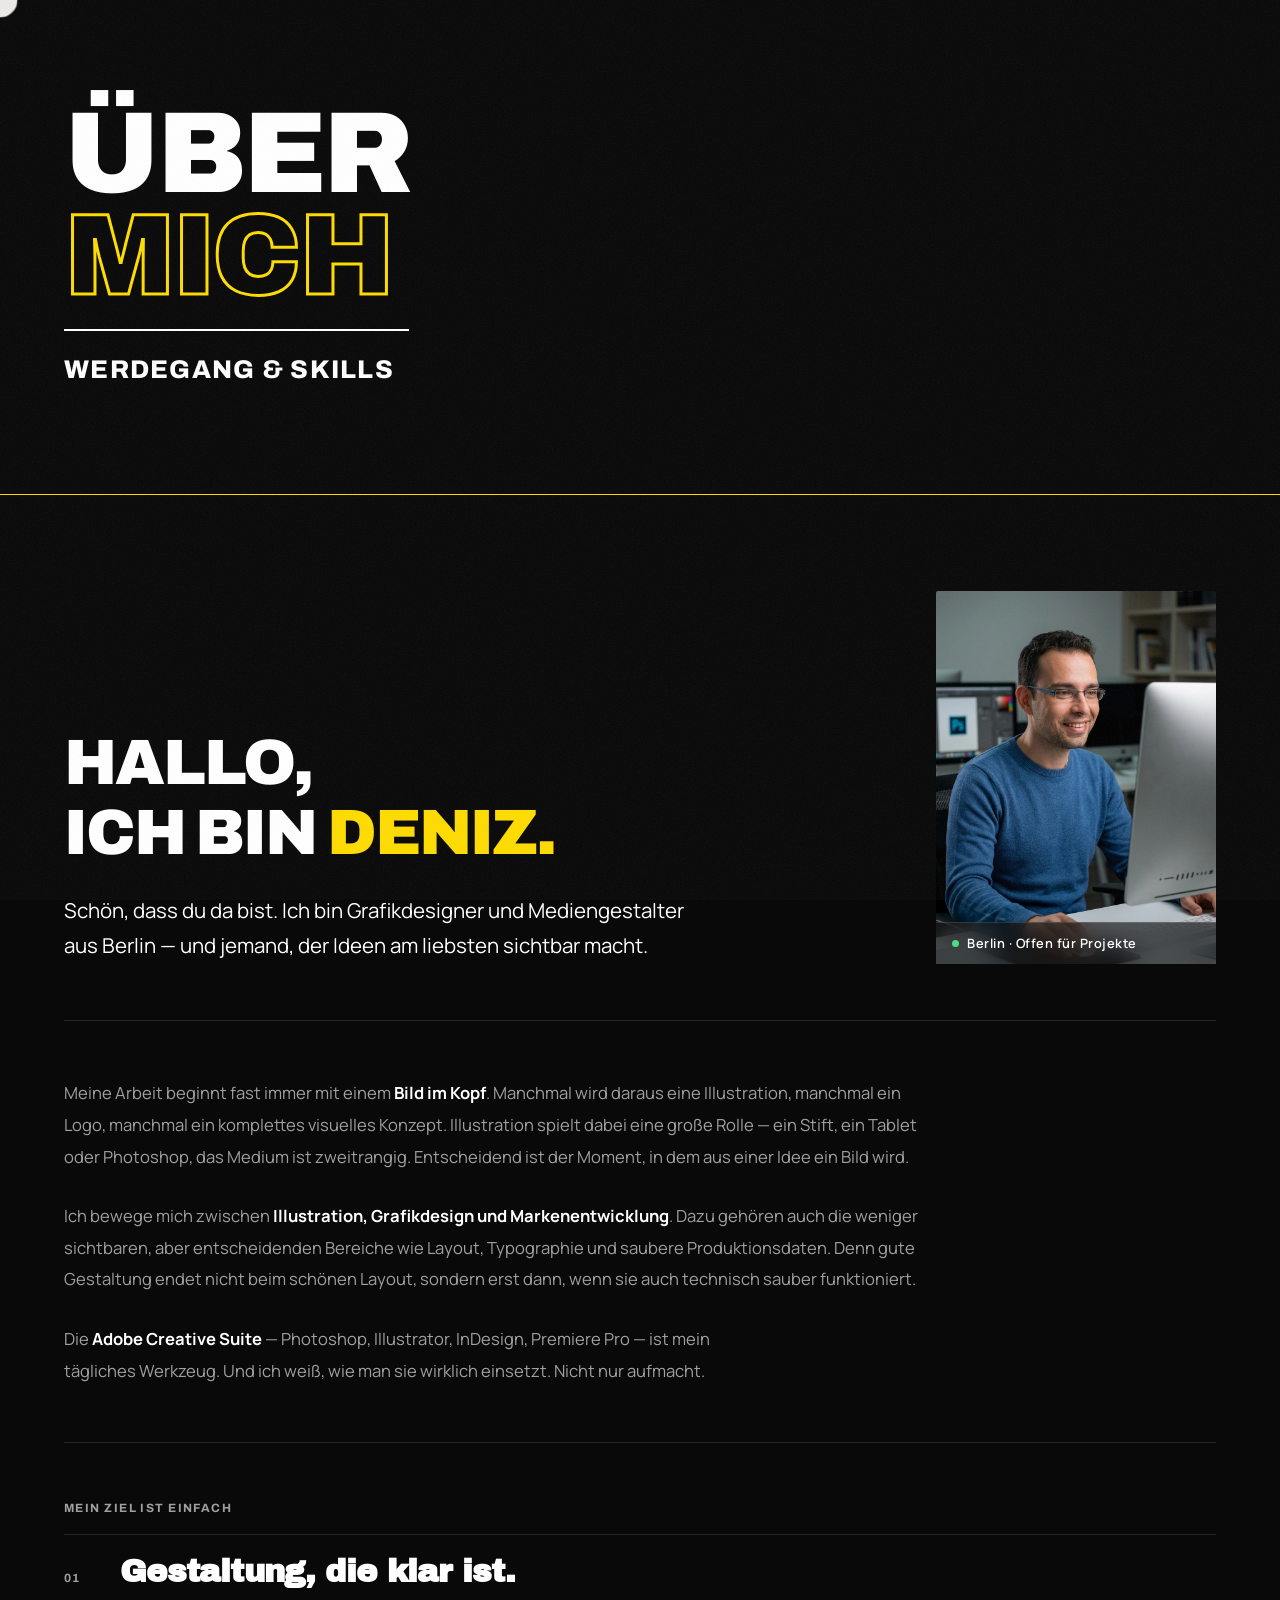
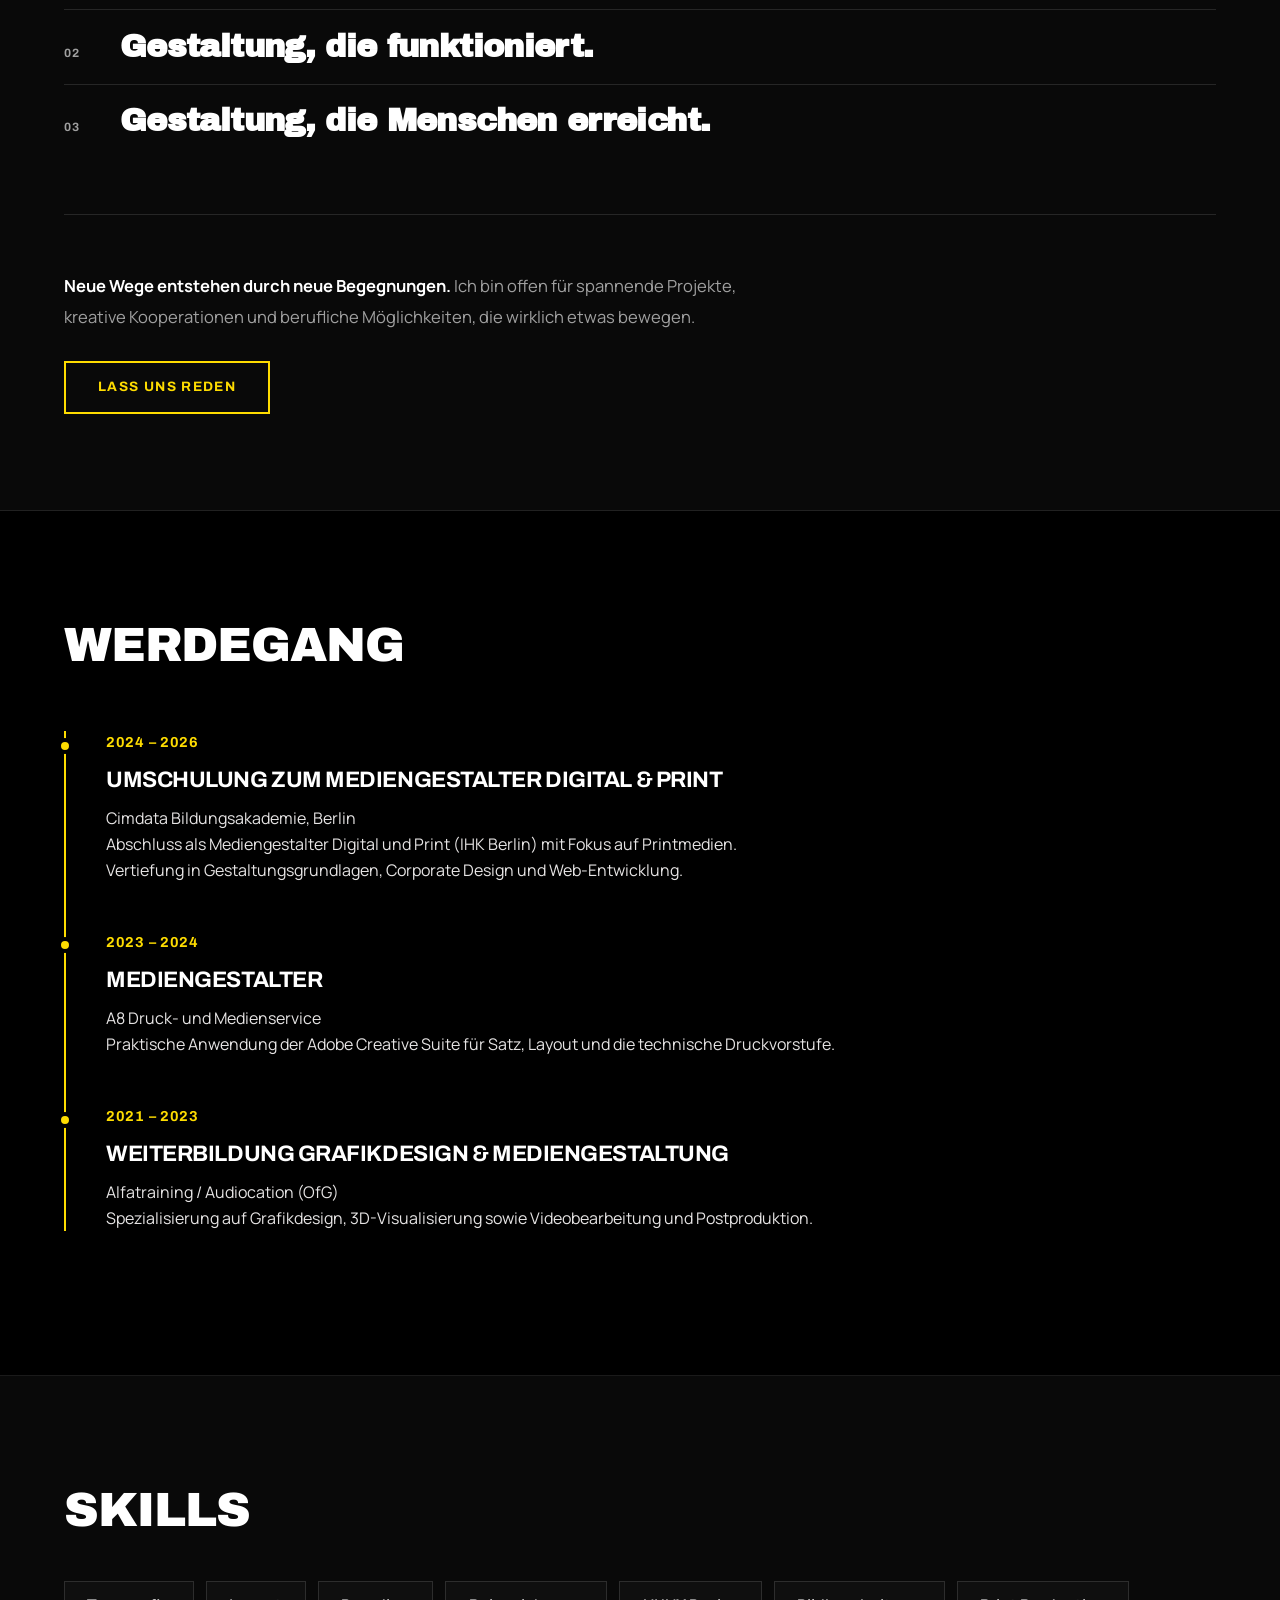
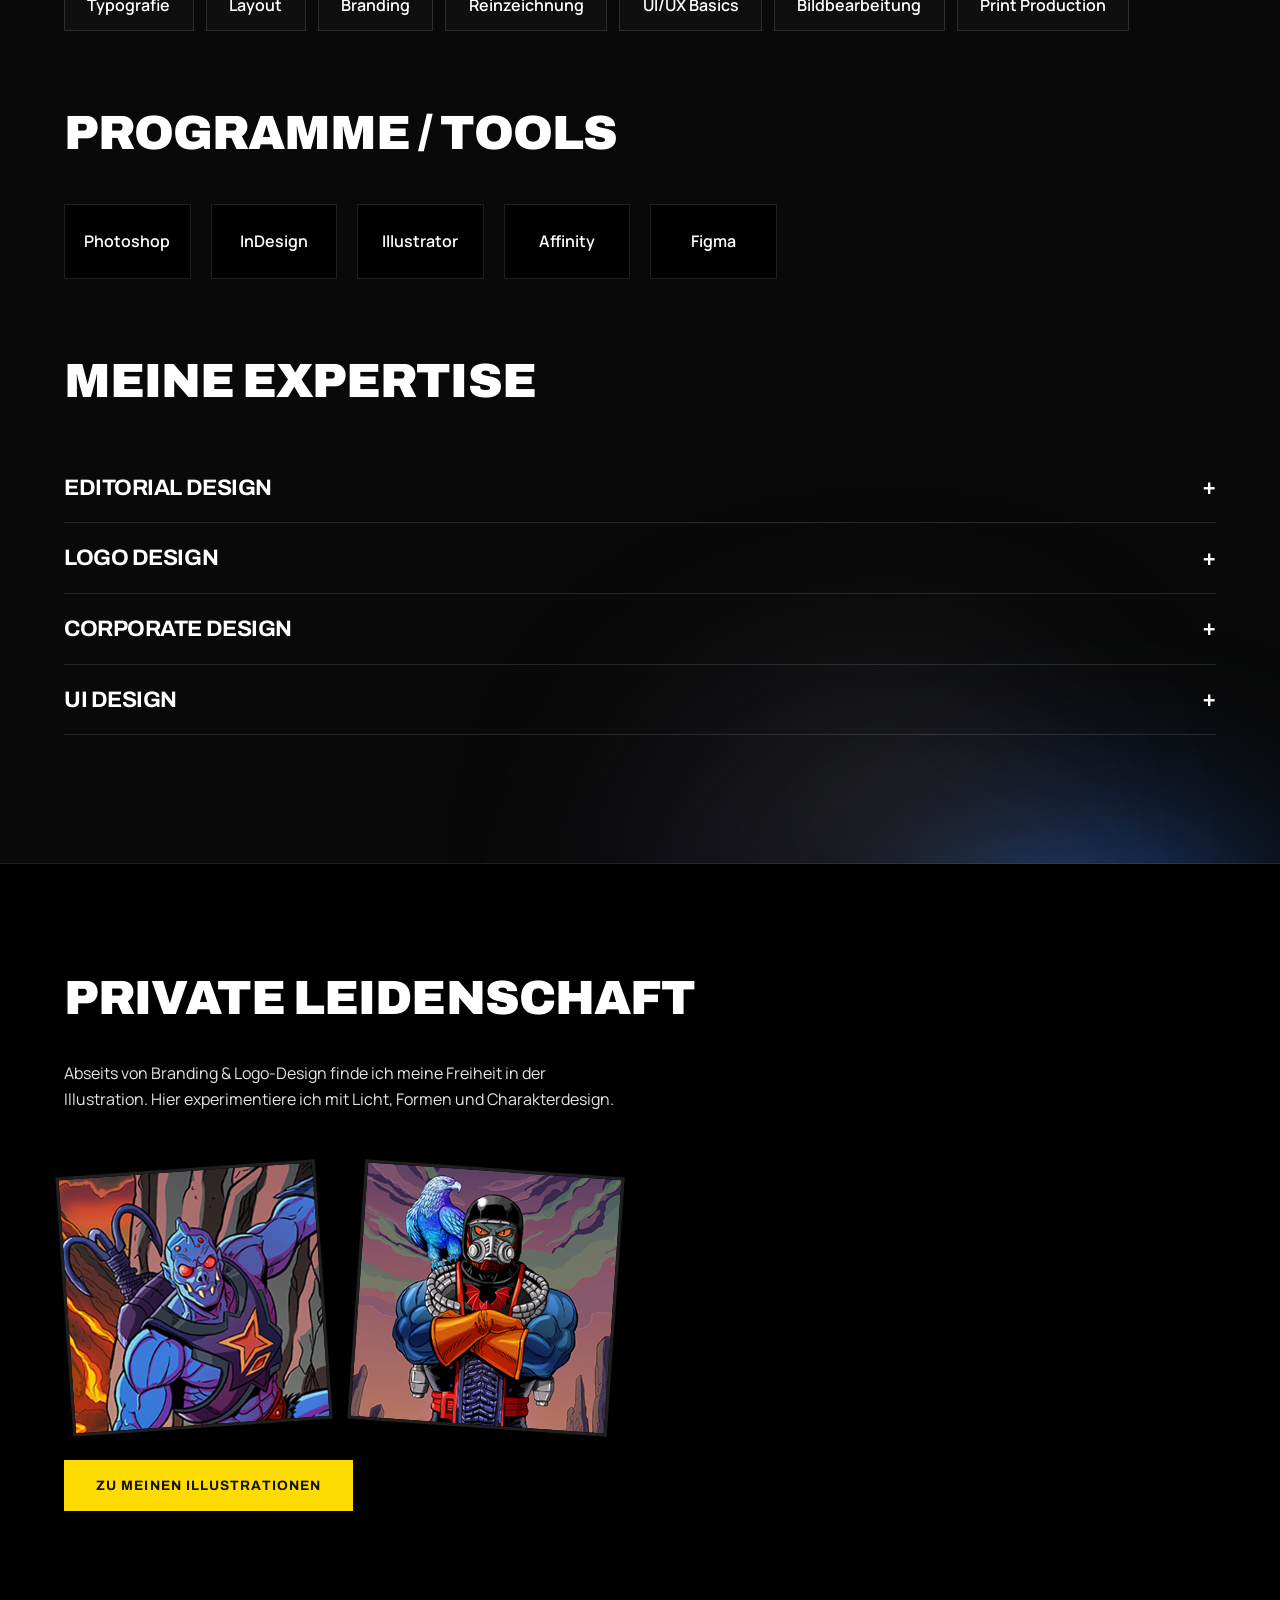
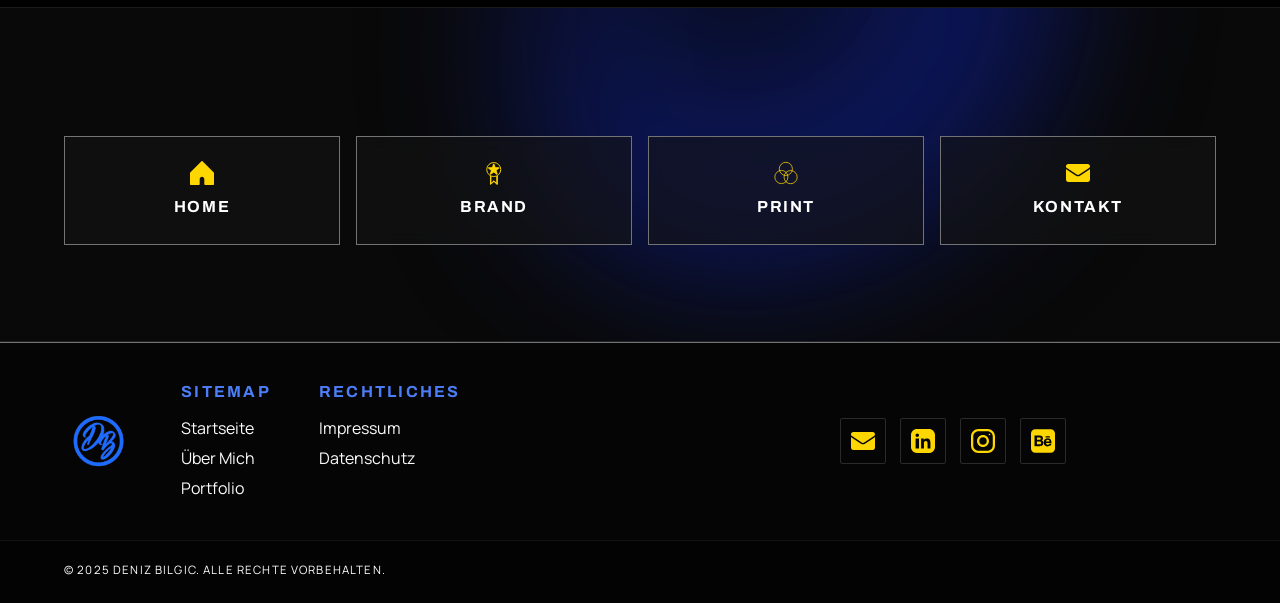
==== commit 57bd4e67: "aboutme" ====
--- a/about.html
+++ b/about.html
@@ -74,28 +74,50 @@
         <!-- Intro Section -->
         <section id="intro" aria-labelledby="intro-heading">
             <div class="section-inner">
-                <div class="intro-grid">
-                    <div class="text-block reveal">
-                        <h2 id="intro-heading">Hallo <span class="typing-dots" aria-hidden="true"></span><span class="sr-only">...</span></h2>
-                        <p class="intro-body">Schön das du da bist. Ich heiße Deniz Bilgic aus Berlin, Grafikdesigner, Mediengestalter und jemand, der Ideen am liebsten sichtbar macht. Illustration spielt dabei eine große Rolle. Ein Stift, ein Tablet oder Photoshop, das Medium ist zweitrangig. Entscheidend ist der Moment, in dem aus einer Idee ein Bild wird.</p>
-                        <p class="intro-body">Meine Arbeit beginnt fast immer mit einem Bild im Kopf. Manchmal wird daraus eine Illustration, manchmal ein Logo, manchmal ein komplettes visuelles Konzept. Ich bewege mich zwischen Illustration, Grafikdesign und Markenentwicklung. Dazu gehören auch die weniger sichtbaren, aber entscheidenden Bereiche wie Layout, Typographie und saubere Produktionsdaten. Denn gute Gestaltung endet nicht beim schönen Layout, sondern erst dann, wenn sie auch technisch sauber funktioniert.</p>
-                        <p class="intro-body">Die Adobe Creative Suite (Photoshop, Illustrator, InDesign, Premiere Pro) ist mein tägliches Werkzeug und ich weiß, wie man sie wirklich einsetzt, nicht nur aufmacht.</p>
-                        <p class="intro-goal-label">Mein Ziel ist einfach:</p>
-                        <ul class="intro-goals" aria-label="Gestaltungsziele">
-                            <li>Gestaltung, die klar ist.</li>
-                            <li>Gestaltung, die funktioniert.</li>
-                            <li>Gestaltung, die Menschen erreicht.</li>
-                        </ul>
-                        <div class="intro-open-for-work reveal">
-                            <p class="intro-open-text"><br>Neue Wege entstehen durch neue Begegnungen.<br>Ich bin offen für spannende Projekte, kreative Kooperationen und berufliche Möglichkeiten, die wirklich etwas bewegen.<br><br></p>
-                            <a href="contact.html" class="btn-contact hover-target" aria-label="Zur Kontaktseite – Gespräch starten">Lass uns reden</a>
-                        </div>
-                    </div>
-                    <figure class="profile-container reveal delay-2">
-                        <img src="/assets/images/deniz.png" alt="Deniz Bilgic Portrait" class="profile-img profile-base" loading="lazy">
-                        <img src="/assets/images/deniz-portrait.png" alt="Deniz Bilgic Portrait lächelnd" class="profile-img profile-hover" loading="lazy">
+
+                <div class="intro-top reveal">
+                    <div class="intro-top-text">
+                        <h2 id="intro-heading" class="intro-greeting">Hallo,<br>ich bin <span class="intro-name-em">Deniz.</span></h2>
+                        <p class="intro-lead">Schön, dass du da bist. Ich bin Grafikdesigner und Mediengestalter aus Berlin — und jemand, der Ideen am liebsten sichtbar macht.</p>
+                    </div>
+                    <figure class="intro-portrait">
+                        <img src="/assets/images/deniz.png" alt="Deniz Bilgic Portrait" class="intro-portrait-img" loading="lazy">
+                        <figcaption class="intro-availability">
+                            <span class="intro-availability-dot" aria-hidden="true"></span>
+                            Berlin · Offen für Projekte
+                        </figcaption>
                     </figure>
                 </div>
+
+                <div class="intro-body-block reveal delay-1">
+                    <p class="intro-body">Meine Arbeit beginnt fast immer mit einem <strong>Bild im Kopf</strong>. Manchmal wird daraus eine Illustration, manchmal ein Logo, manchmal ein komplettes visuelles Konzept. Illustration spielt dabei eine große Rolle — ein Stift, ein Tablet oder Photoshop, das Medium ist zweitrangig. Entscheidend ist der Moment, in dem aus einer Idee ein Bild wird.</p>
+                    <p class="intro-body">Ich bewege mich zwischen <strong>Illustration, Grafikdesign und Markenentwicklung</strong>. Dazu gehören auch die weniger sichtbaren, aber entscheidenden Bereiche wie Layout, Typographie und saubere Produktionsdaten. Denn gute Gestaltung endet nicht beim schönen Layout, sondern erst dann, wenn sie auch technisch sauber funktioniert.</p>
+                    <p class="intro-body">Die <strong>Adobe Creative Suite</strong> — Photoshop, Illustrator, InDesign, Premiere Pro — ist mein tägliches Werkzeug. Und ich weiß, wie man sie wirklich einsetzt. Nicht nur aufmacht.</p>
+                </div>
+
+                <div class="intro-manifest reveal delay-2" aria-label="Gestaltungsziele">
+                    <p class="intro-manifest-label">Mein Ziel ist einfach</p>
+                    <ol class="intro-goals" aria-label="Gestaltungsziele">
+                        <li class="intro-goal-item">
+                            <span class="intro-goal-n" aria-hidden="true">01</span>
+                            <span class="intro-goal-text">Gestaltung, die klar ist.</span>
+                        </li>
+                        <li class="intro-goal-item">
+                            <span class="intro-goal-n" aria-hidden="true">02</span>
+                            <span class="intro-goal-text">Gestaltung, die funktioniert.</span>
+                        </li>
+                        <li class="intro-goal-item">
+                            <span class="intro-goal-n" aria-hidden="true">03</span>
+                            <span class="intro-goal-text">Gestaltung, die Menschen erreicht.</span>
+                        </li>
+                    </ol>
+                </div>
+
+                <div class="intro-closing reveal delay-3">
+                    <p class="intro-open-text"><strong>Neue Wege entstehen durch neue Begegnungen.</strong> Ich bin offen für spannende Projekte, kreative Kooperationen und berufliche Möglichkeiten, die wirklich etwas bewegen.</p>
+                    <a href="contact.html" class="btn-contact hover-target" aria-label="Zur Kontaktseite – Gespräch starten">Lass uns reden</a>
+                </div>
+
             </div>
         </section>
 
--- a/css/shared.css
+++ b/css/shared.css
@@ -249,10 +249,10 @@
 }
 
 .logo-img {
-    height: 8px;
-    width: auto;
-    object-fit: contain;
-    display: block;
+   height: 88px;
+width: auto;
+object-fit: contain;
+display: block;
 }
 
 .logo-img--default {
--- a/css/about.css
+++ b/css/about.css
@@ -206,92 +206,176 @@
 }
 
 /* Intro Section */
-#intro .intro-grid {
+#intro .intro-top {
     display: grid;
-    grid-template-columns: 1fr 1fr;
-    gap: 5rem;
-    align-items: start;
-}
-
-.text-block h2 {
-    font-size: clamp(2rem, 4vw, 3rem);
+    grid-template-columns: 1fr 280px;
+    gap: 4rem;
+    align-items: end;
+    padding-bottom: 3.5rem;
+    border-bottom: 1px solid var(--glass-border);
+    margin-bottom: 3.5rem;
+}
+
+.intro-greeting {
+    font-size: clamp(2.5rem, 5vw, 4rem);
+    line-height: 1.1;
     margin-bottom: 1.5rem;
-    text-align: left;
-    color: transparent;
-    -webkit-text-stroke: 2px var(--accent-color5);
-    paint-order: stroke fill;
-}
-
-.text-block p {
-    color: var(--sub-text);
-    margin-bottom: 1rem;
+    color: var(--text-color);
+    letter-spacing: -0.03em;
+}
+
+.intro-name-em {
+    color: var(--accent-color);
+}
+
+.intro-lead {
+    font-size: clamp(1.1rem, 1.6vw, 1.4rem);
+    line-height: 1.75;
+    color: var(--text-color);
     text-wrap: balance;
-    text-align: left;
-    font-size: clamp(1rem, 1.3vw, 1.4rem);
-}
-
-.typing-dots {
-    display: inline-block;
-    letter-spacing: 0.05em;
-    color: var(--accent-color5);
+    margin: 0;
+}
+
+.intro-portrait {
+    width: 100%;
+    aspect-ratio: 3 / 4;
+    position: relative;
+    overflow: hidden;
+    margin: 0;
+    border-radius: 2px;
+}
+
+.intro-portrait-img {
+    width: 100%;
+    height: 100%;
+    object-fit: cover;
+    object-position: top center;
+    display: block;
+}
+
+.intro-availability {
+    position: absolute;
+    bottom: 0;
+    left: 0;
+    right: 0;
+    background: var(--glass-bg);
+    backdrop-filter: blur(var(--glass-blur));
+    -webkit-backdrop-filter: blur(var(--glass-blur));
+    border-top: 1px solid var(--glass-border);
+    padding: 0.65rem 1rem;
+    font-size: 0.8rem;
+    font-weight: 600;
+    color: var(--text-color);
+    letter-spacing: 0.04em;
+    display: flex;
+    align-items: center;
+    gap: 0.5rem;
+}
+
+.intro-availability-dot {
+    width: 7px;
+    height: 7px;
+    border-radius: 50%;
+    background: #4ade80;
+    flex-shrink: 0;
+    animation: pulse-dot 2s ease-in-out infinite;
+}
+
+@keyframes pulse-dot {
+    0%, 100% { opacity: 1; transform: scale(1); }
+    50% { opacity: 0.6; transform: scale(0.85); }
+}
+
+.intro-body-block {
+    display: flex;
+    flex-direction: column;
+    gap: 1.75rem;
+    padding-bottom: 3.5rem;
+    border-bottom: 1px solid var(--glass-border);
+    margin-bottom: 3.5rem;
 }
 
 .intro-body {
-    font-size: clamp(1rem, 1.3vw, 1.4rem);
-    line-height: 1.85;
-    color: var(--text-color);
-    margin-bottom: 1.75rem;
+    font-size: clamp(1rem, 1.3vw, 1.25rem);
+    line-height: 1.9;
+    color: var(--text-muted);
+    margin: 0;
     text-wrap: balance;
 }
 
-.intro-goal-label {
+.intro-body strong {
+    color: var(--text-color);
+    font-weight: 700;
+}
+
+.intro-manifest {
+    padding-bottom: 3.5rem;
+    border-bottom: 1px solid var(--glass-border);
+    margin-bottom: 3.5rem;
+}
+
+.intro-manifest-label {
     font-family: 'Archivo', sans-serif;
     font-weight: 700;
-    font-size: clamp(1rem, 1.3vw, 1.4rem);
-    color: var(--text-color);
-    margin-bottom: 0.75rem;
+    font-size: 0.75rem;
+    text-transform: uppercase;
+    letter-spacing: 0.12em;
+    color: var(--text-muted);
+    margin: 0 0 1rem;
 }
 
 .intro-goals {
     list-style: none;
     padding: 0;
-    margin: 0 0 2.5rem;
+    margin: 0;
+}
+
+.intro-goal-item {
+    display: flex;
+    align-items: baseline;
+    gap: 1.5rem;
+    padding: 1.1rem 0;
+    border-top: 1px solid var(--glass-border);
+}
+
+.intro-goal-n {
+    font-family: 'Archivo', sans-serif;
+    font-size: 0.75rem;
+    font-weight: 700;
+    letter-spacing: 0.08em;
+    color: var(--text-muted);
+    min-width: 2rem;
+    flex-shrink: 0;
+}
+
+.intro-goal-text {
+    font-family: 'Archivo Black', sans-serif;
+    font-size: clamp(1.25rem, 2.5vw, 2rem);
+    font-weight: 900;
+    color: var(--text-color);
+    line-height: 1.2;
+    letter-spacing: -0.02em;
+}
+
+.intro-closing {
     display: flex;
     flex-direction: column;
-    gap: 0.6rem;
-}
-
-.intro-goals li {
-    position: relative;
-    padding-left: 1.6rem;
-    font-size: clamp(1rem, 1.4vw, 1.175rem);
-    line-height: 1.6;
-    color: var(--text-color);
-    font-weight: 500;
-}
-
-.intro-goals li::before {
-    content: '●';
-    position: absolute;
-    left: 0;
-    color: var(--accent-color);
-    font-size: 0.65em;
-    top: 0.35em;
-}
-
-.intro-open-for-work {
-    margin-top: 3rem;
-    padding-top: 2rem;
-    border-top: 1px solid var(--glass-border);
+    gap: 1.75rem;
+    align-items: flex-start;
 }
 
 .intro-open-text {
-    font-size: clamp(1rem, 1.4vw, 1.5rem);
-    line-height: 1.8;
+    font-size: clamp(1rem, 1.3vw, 1.25rem);
+    line-height: 1.85;
     color: var(--text-muted);
-    margin-bottom: 1.75rem;
+    margin: 0;
     text-wrap: balance;
-    font-style: italic;
+    max-width: 680px;
+}
+
+.intro-open-text strong {
+    color: var(--text-color);
+    font-weight: 700;
 }
 
 .btn-contact {
@@ -313,29 +397,6 @@
     color: #111;
     transform: translateY(-2px);
 }
-
-.profile-container {
-    width: 100%;
-    aspect-ratio: 4 / 5;
-    position: relative;
-    overflow: hidden;
-    margin: 0;
-}
-
-.profile-img {
-    width: 80%;
-    height: 80%;
-    object-fit: cover;
-    position: absolute;
-    top: 0;
-    left: 0;
-    margin-top: 85px;
-    transition: opacity 0.5s ease-in-out;
-}
-
-.profile-hover { opacity: 0; }
-.profile-container:hover .profile-hover { opacity: 1; }
-.profile-container:hover .profile-base  { opacity: 0; }
 
 /* Werdegang */
 #career {
@@ -610,7 +671,8 @@
 
 /* Responsive */
 @media (max-width: 1024px) {
-    #intro .intro-grid {
+    #intro .intro-top {
+        grid-template-columns: 1fr 240px;
         gap: 3rem;
     }
 }
@@ -619,17 +681,22 @@
     .hero-content {
         max-width: 70%;
     }
+
+    #intro .intro-top {
+        grid-template-columns: 1fr 200px;
+        gap: 2.5rem;
+    }
 }
 
 @media (max-width: 768px) {
-    #intro .intro-grid {
+    #intro .intro-top {
         grid-template-columns: 1fr;
-        gap: 2.5rem;
-    }
-
-    .profile-container {
-        width: 80%;
-        aspect-ratio: 4 / 5;
+        gap: 2rem;
+    }
+
+    .intro-portrait {
+        width: 60%;
+        aspect-ratio: 3 / 4;
     }
 
     .hero-content {
@@ -650,6 +717,14 @@
         max-width: 100%;
     }
 
+    .intro-portrait {
+        width: 80%;
+    }
+
+    .intro-goal-text {
+        font-size: clamp(1.1rem, 5vw, 1.4rem);
+    }
+
     .tools-grid {
         grid-template-columns: repeat(auto-fill, minmax(100px, 1fr));
     }
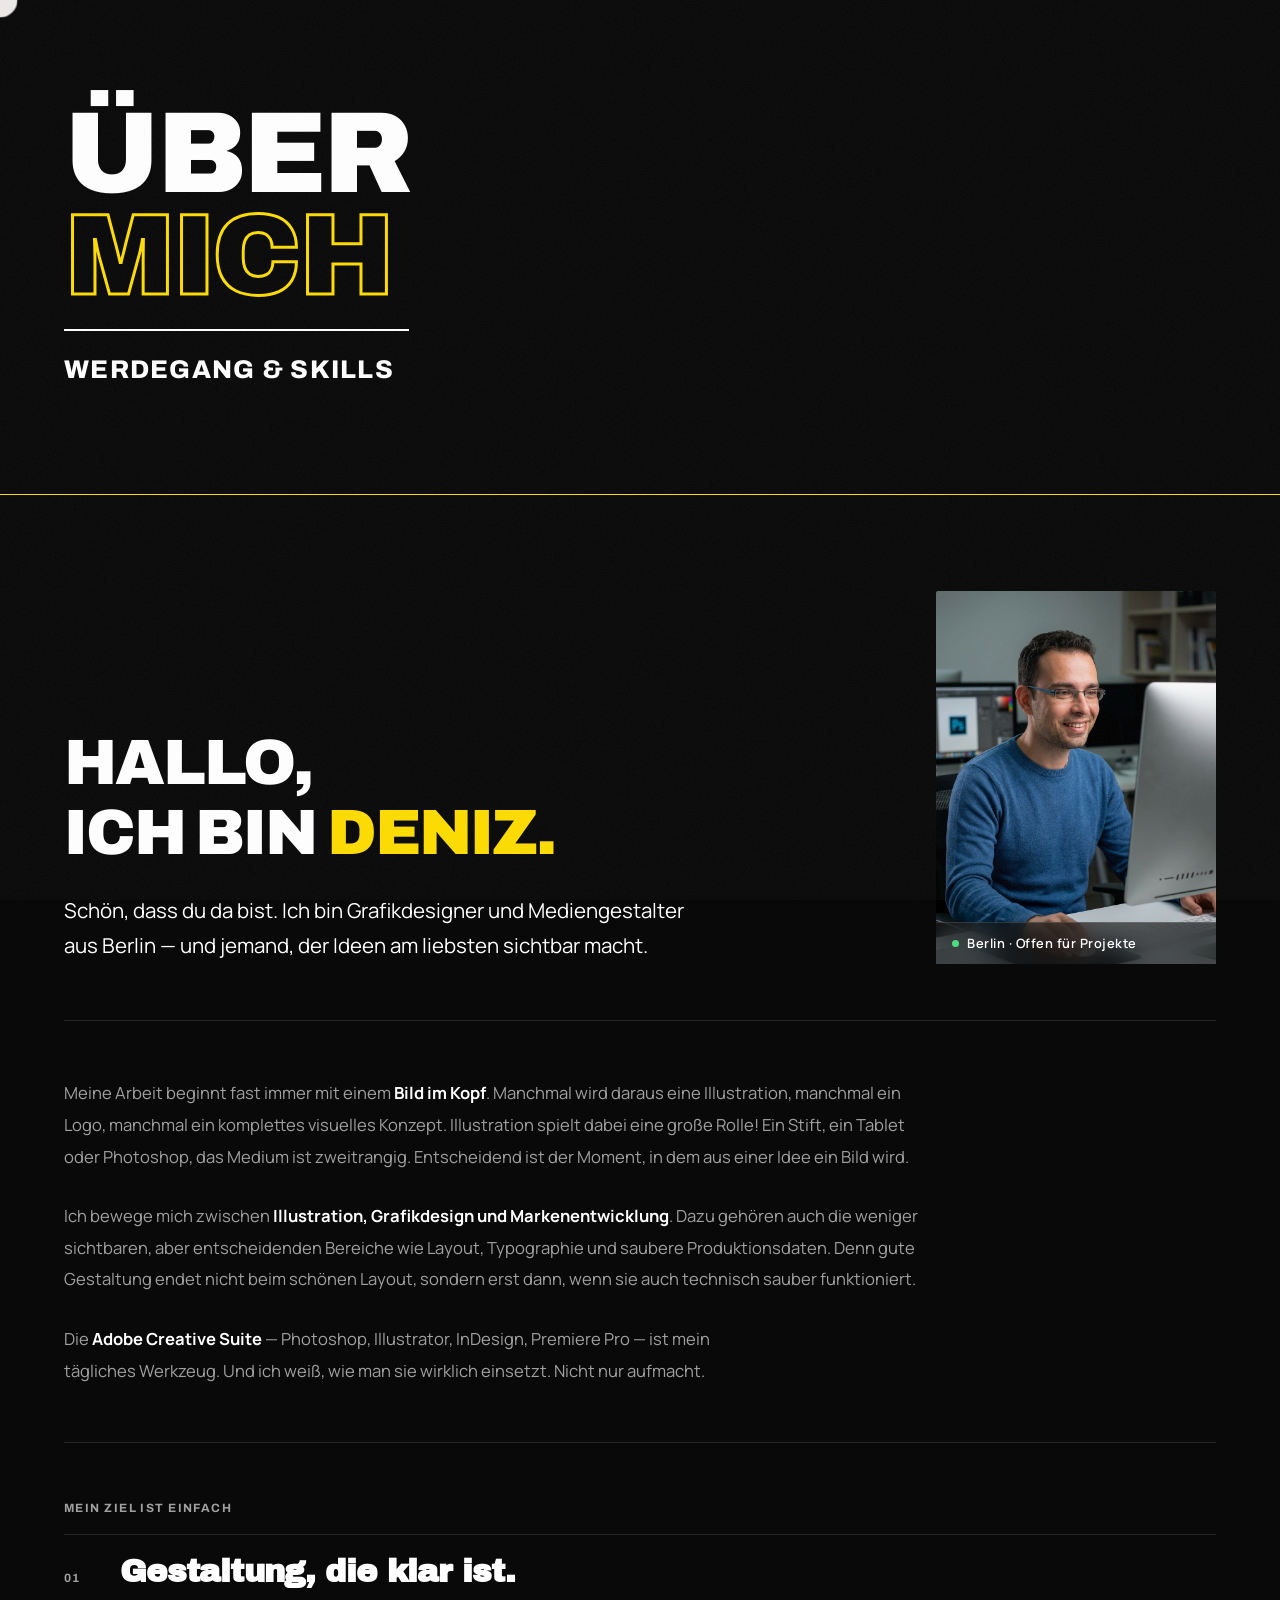
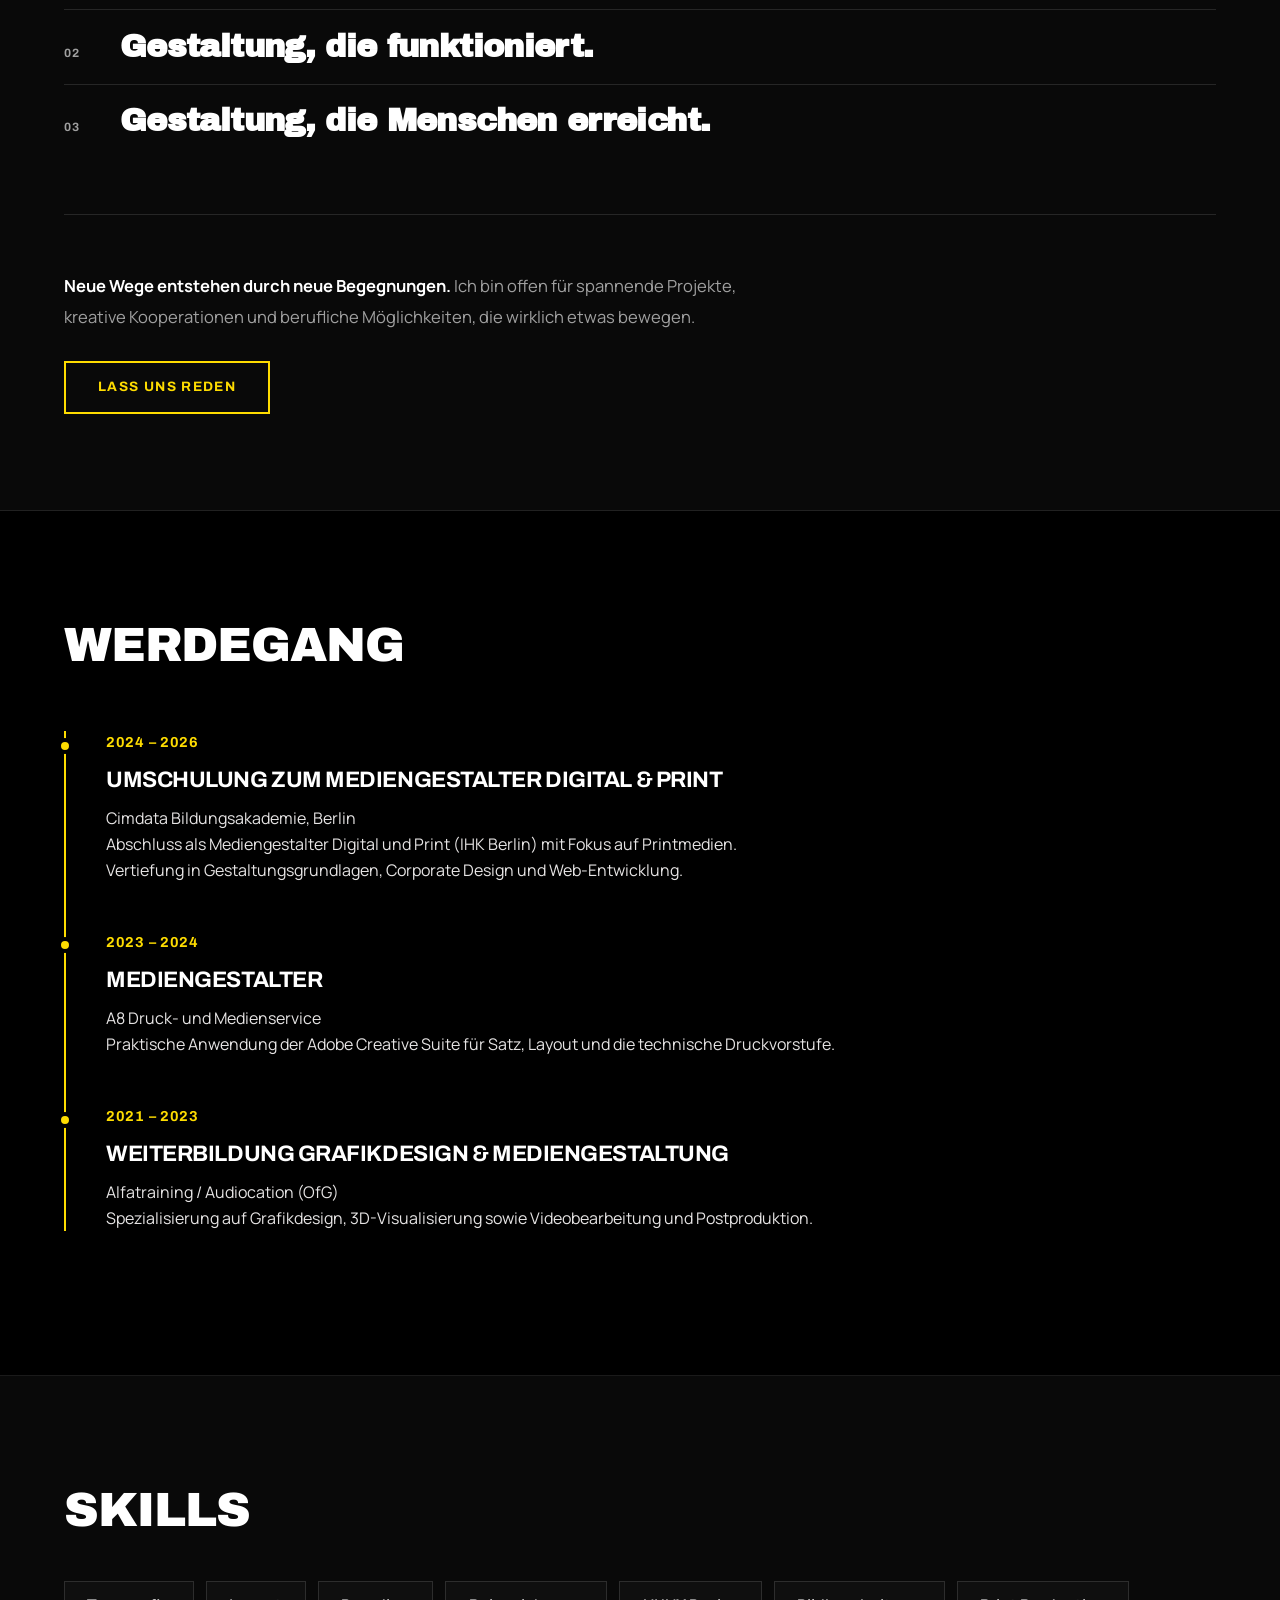
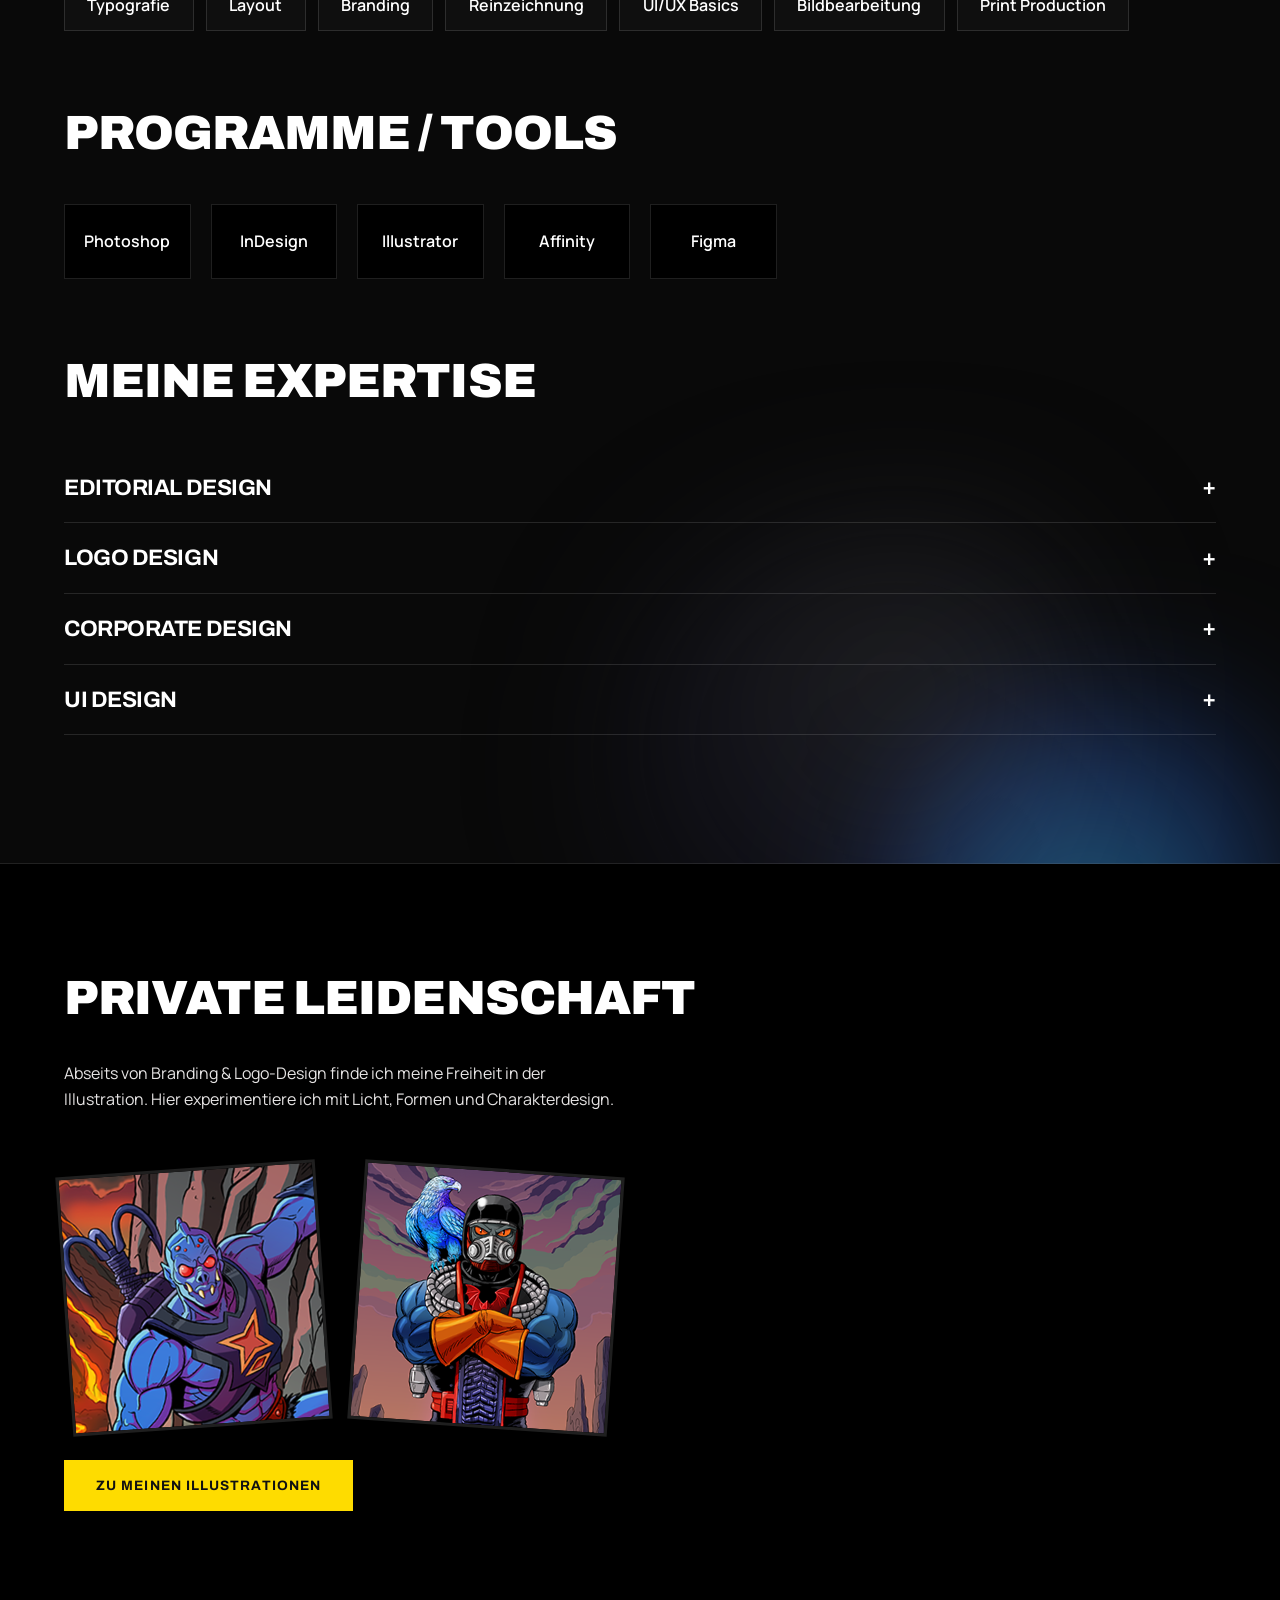
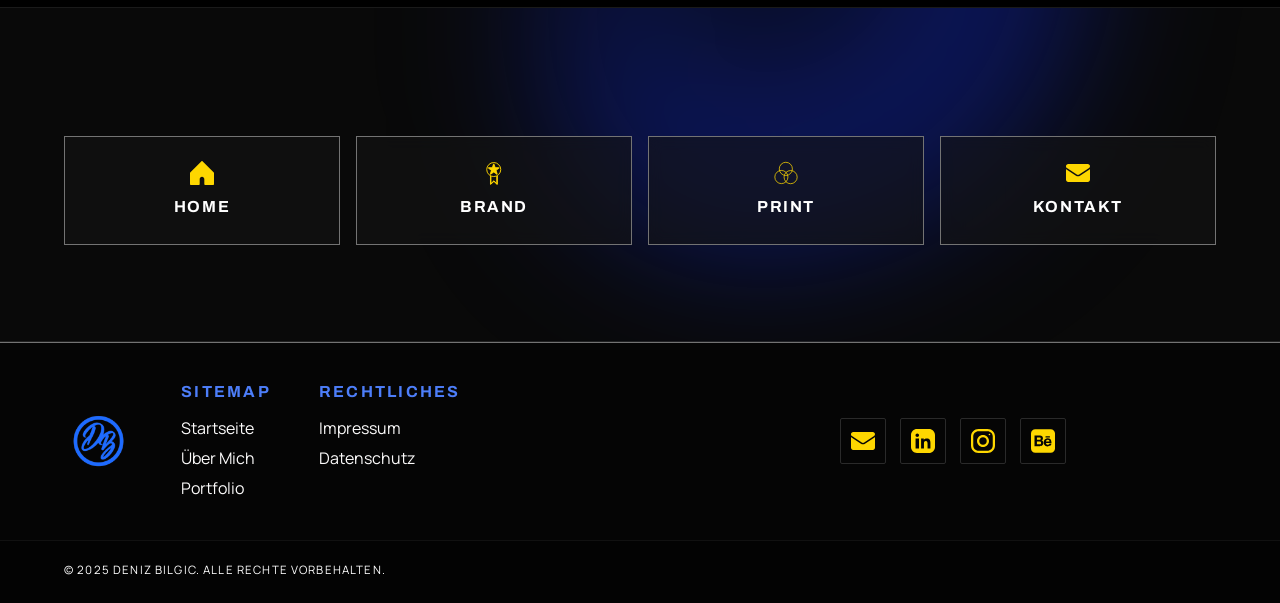
==== commit cd90a1b9: "changed dashed" ====
--- a/about.html
+++ b/about.html
@@ -90,7 +90,7 @@
                 </div>
 
                 <div class="intro-body-block reveal delay-1">
-                    <p class="intro-body">Meine Arbeit beginnt fast immer mit einem <strong>Bild im Kopf</strong>. Manchmal wird daraus eine Illustration, manchmal ein Logo, manchmal ein komplettes visuelles Konzept. Illustration spielt dabei eine große Rolle — ein Stift, ein Tablet oder Photoshop, das Medium ist zweitrangig. Entscheidend ist der Moment, in dem aus einer Idee ein Bild wird.</p>
+                    <p class="intro-body">Meine Arbeit beginnt fast immer mit einem <strong>Bild im Kopf</strong>. Manchmal wird daraus eine Illustration, manchmal ein Logo, manchmal ein komplettes visuelles Konzept. Illustration spielt dabei eine große Rolle! Ein Stift, ein Tablet oder Photoshop, das Medium ist zweitrangig. Entscheidend ist der Moment, in dem aus einer Idee ein Bild wird.</p>
                     <p class="intro-body">Ich bewege mich zwischen <strong>Illustration, Grafikdesign und Markenentwicklung</strong>. Dazu gehören auch die weniger sichtbaren, aber entscheidenden Bereiche wie Layout, Typographie und saubere Produktionsdaten. Denn gute Gestaltung endet nicht beim schönen Layout, sondern erst dann, wenn sie auch technisch sauber funktioniert.</p>
                     <p class="intro-body">Die <strong>Adobe Creative Suite</strong> — Photoshop, Illustrator, InDesign, Premiere Pro — ist mein tägliches Werkzeug. Und ich weiß, wie man sie wirklich einsetzt. Nicht nur aufmacht.</p>
                 </div>
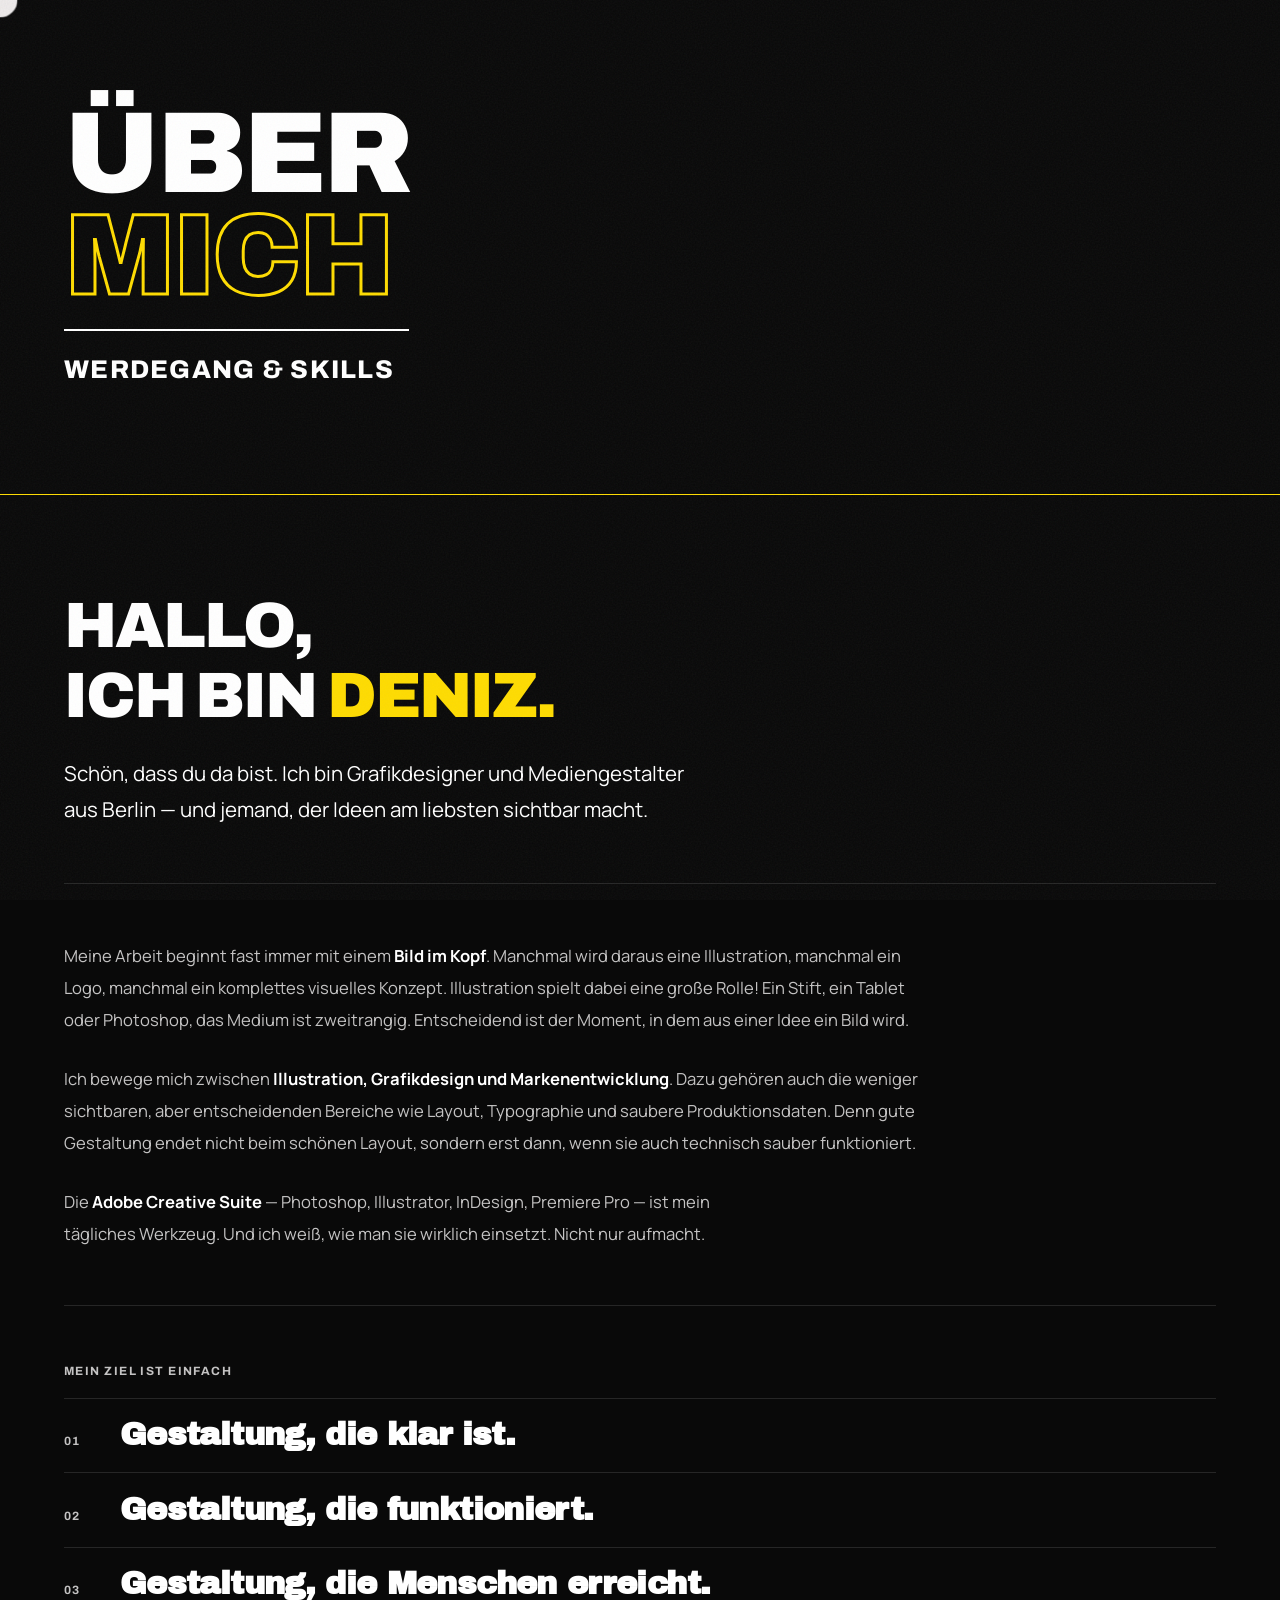
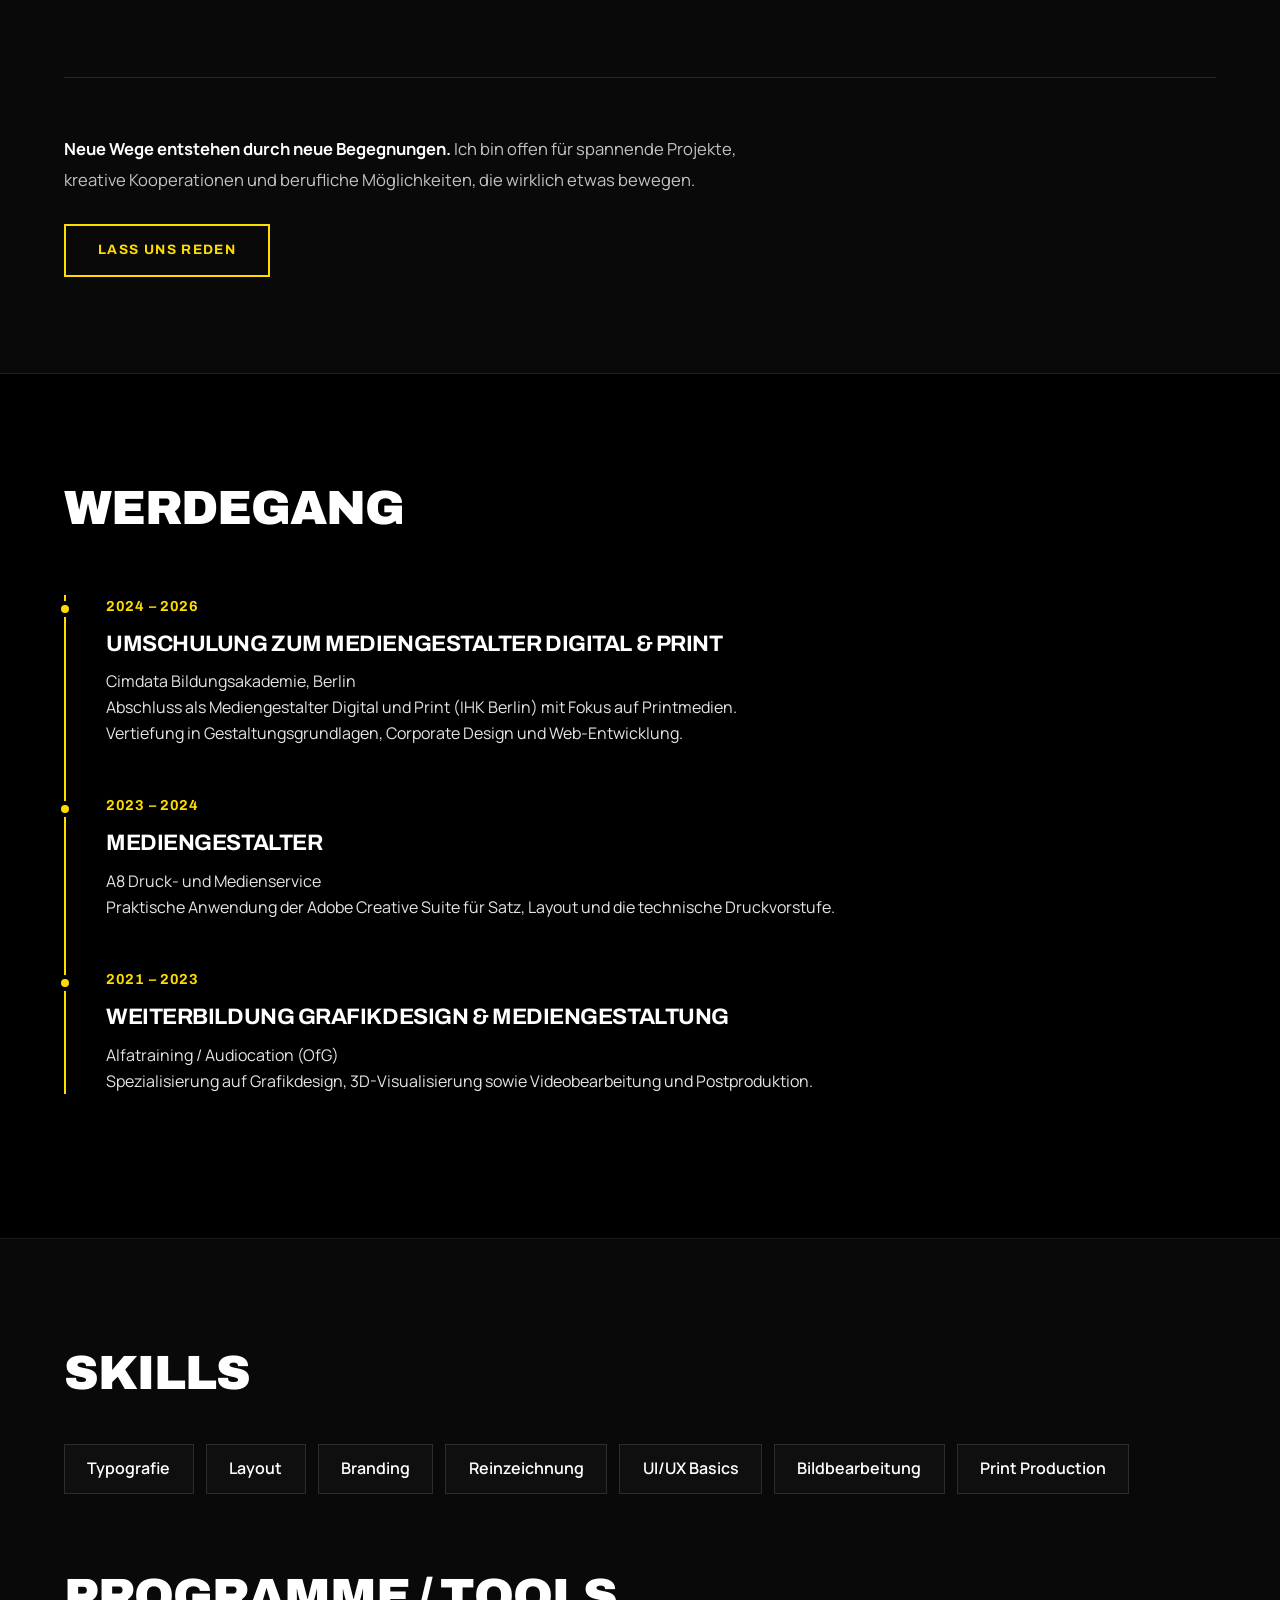
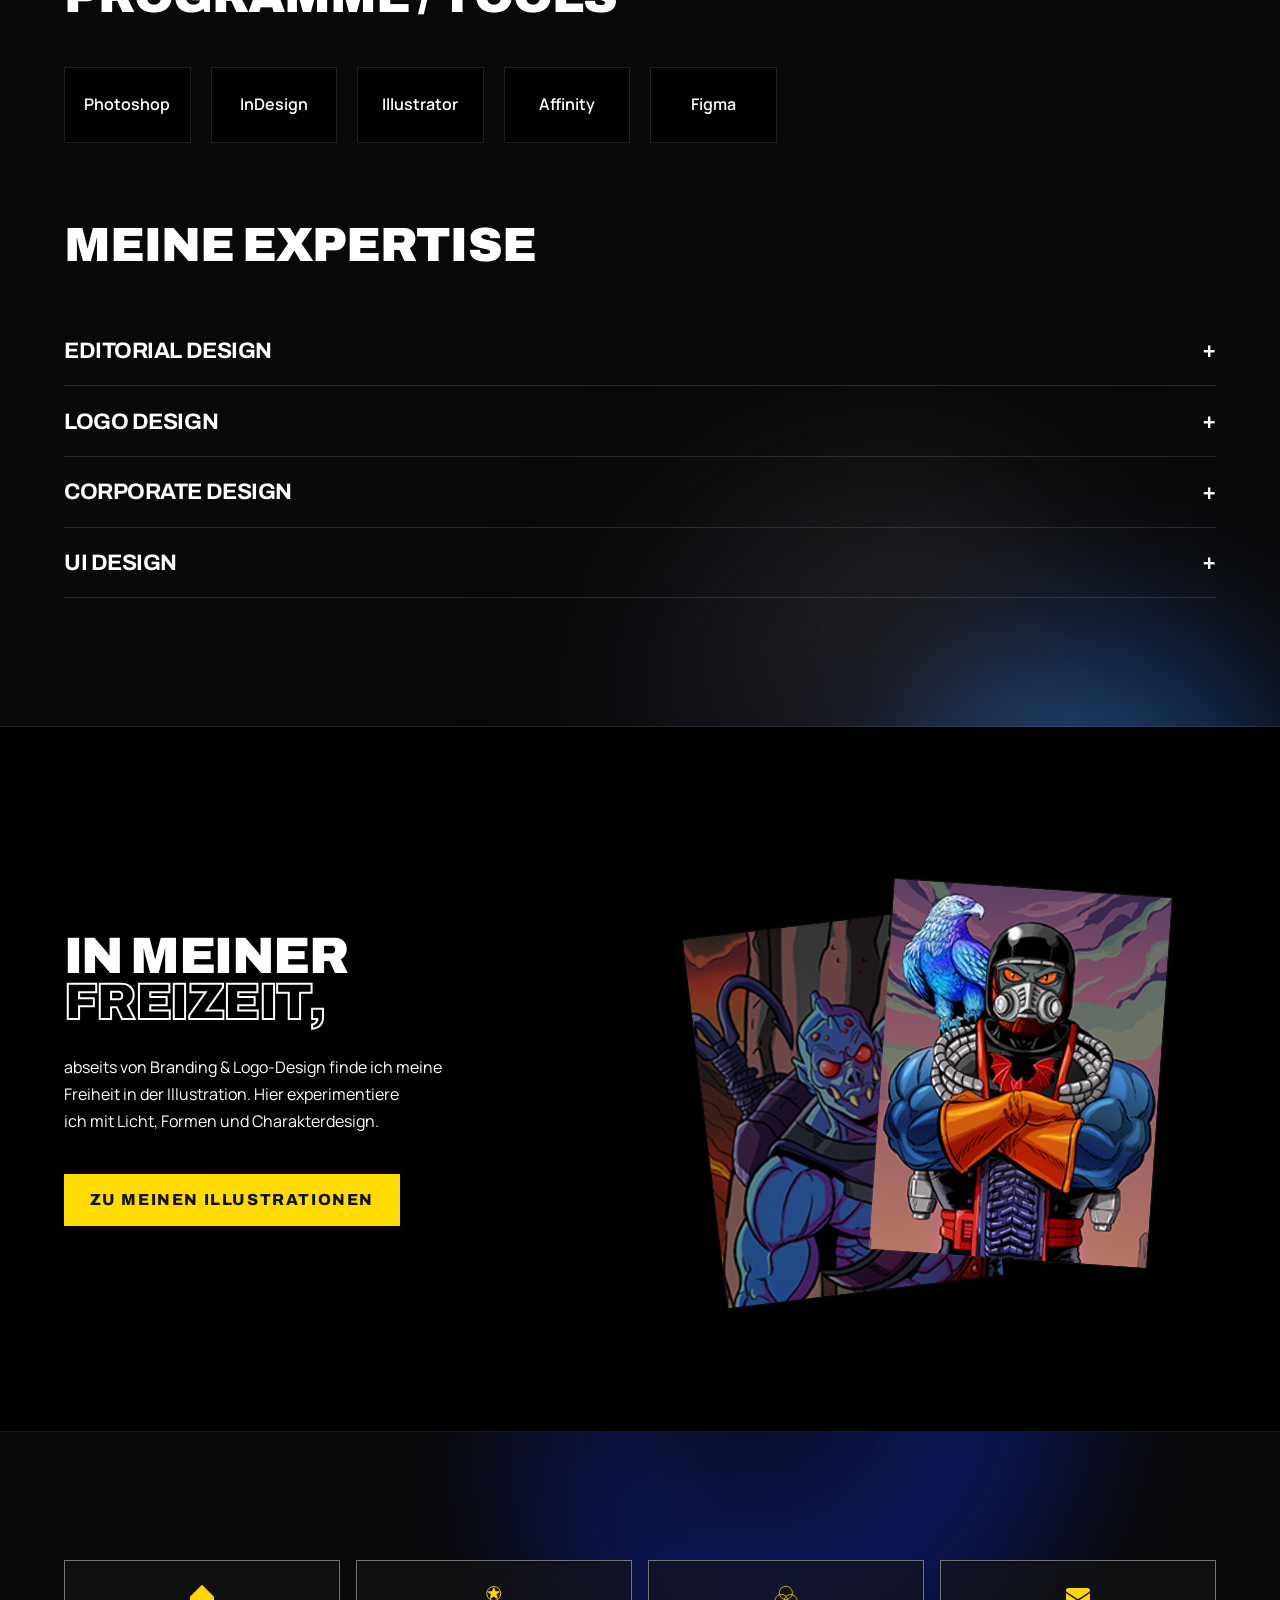
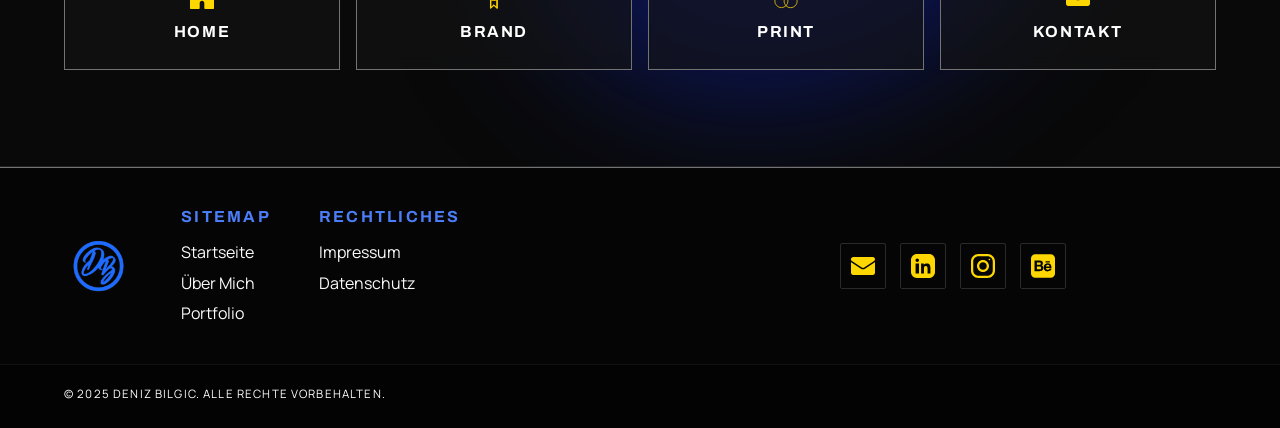
==== commit c4cb379a: "about" ====
--- a/about.html
+++ b/about.html
@@ -80,13 +80,7 @@
                         <h2 id="intro-heading" class="intro-greeting">Hallo,<br>ich bin <span class="intro-name-em">Deniz.</span></h2>
                         <p class="intro-lead">Schön, dass du da bist. Ich bin Grafikdesigner und Mediengestalter aus Berlin — und jemand, der Ideen am liebsten sichtbar macht.</p>
                     </div>
-                    <figure class="intro-portrait">
-                        <img src="/assets/images/deniz.png" alt="Deniz Bilgic Portrait" class="intro-portrait-img" loading="lazy">
-                        <figcaption class="intro-availability">
-                            <span class="intro-availability-dot" aria-hidden="true"></span>
-                            Berlin · Offen für Projekte
-                        </figcaption>
-                    </figure>
+                
                 </div>
 
                 <div class="intro-body-block reveal delay-1">
@@ -259,18 +253,24 @@
         <!-- Private Leidenschaft -->
         <section id="private" aria-labelledby="private-heading">
             <div class="section-inner">
-                <div class="reveal">
-                    <h2 id="private-heading">Private Leidenschaft</h2>
-                    <p class="private-desc">Abseits von Branding & Logo-Design finde ich meine Freiheit in der Illustration. Hier experimentiere ich mit Licht, Formen und Charakterdesign.<br></p>
-                    <div class="illustration-showcase">
-                        <figure class="art-preview">
-                            <img src="/assets/images/illustrationen/ill_02.png" alt="Abstrakte Illustration 1" loading="lazy">
+                <div class="illus-inner reveal">
+                    <div class="illus-text">
+            
+                        <h2 class="illus-heading" id="private-heading">In meiner <br><span class="illus-heading-outline">Freizeit,</span></h2>
+                        <p class="illus-desc">abseits von Branding &amp; Logo-Design finde ich meine Freiheit in der Illustration. Hier experimentiere ich mit Licht, Formen und Charakterdesign.</p>
+                        <div class="illus-cta">
+                            <a href="https://www.instagram.com/den.bil.art" class="illus-btn hover-target" target="_blank" rel="noopener noreferrer" aria-label="Zu meinen Illustrationen auf Instagram – öffnet in neuem Tab">Zu meinen Illustrationen</a>
+                            
+                        </div>
+                    </div>
+                    <div class="illus-stack" aria-label="Illustrationen Vorschau" role="img">
+                        <figure class="illus-card illus-card--back" aria-hidden="true">
+                            <img src="/assets/images/illustrationen/ill_02.png" alt="" loading="lazy">
                         </figure>
-                        <figure class="art-preview">
-                            <img src="/assets/images/illustrationen/illu_01.png" alt="Abstrakte Illustration 2" loading="lazy">
+                        <figure class="illus-card illus-card--front">
+                            <img src="/assets/images/illustrationen/illu_01.png" alt="Charakterillustration mit Vogel auf der Schulter" loading="lazy">
                         </figure>
                     </div>
-                    <a href="https://www.instagram.com/den.bil.art" class="btn-primary hover-target">Zu meinen Illustrationen</a>
                 </div>
             </div>
         </section>
--- a/css/about.css
+++ b/css/about.css
@@ -9,7 +9,7 @@
             --bg-color: #121212;
             --bg-secondary: #1a1a1a;
             --text-color: #dee0fd;
-            --text-muted: #a0a0a0;
+            --text-muted: #c4c3c3;
             --accent-color: #fedc00; /* Yellow */
             --glass-bg: rgba(255, 255, 255, 0.05);
             --glass-border: rgba(255, 255, 255, 0.1);
@@ -601,68 +601,155 @@
     color: var(--accent-color);
 }
 
-/* Private Section */
+/* Private Leidenschaft */
 #private {
     background: var(--bg-color2);
 }
 
-#private h2 {
-    font-size: clamp(2rem, 4vw, 3rem);
-    margin-bottom: 1.5rem;
-    text-align: left;
-}
-
-.private-desc {
-    max-width: 800px;
-    color: var(--sub-text);
-    margin-bottom: 3.5rem;
+.illus-inner {
+    display: grid;
+    grid-template-columns: 1fr 1fr;
+    gap: clamp(3rem, 6vw, 7rem);
+    align-items: center;
+}
+
+.illus-eyebrow {
+    font-family: 'Manrope', sans-serif;
+    font-size: 0.75rem;
+    font-weight: 700;
+    letter-spacing: 0.14em;
+    text-transform: uppercase;
+    color: var(--accent-color);
+    margin-bottom: 1rem;
+}
+
+.illus-heading {
+    font-size: clamp(1.8rem, 4vw, 3.5rem);
+    font-weight: 900;
+    line-height: 0.9;
+    letter-spacing: -0.03em;
+    color: var(--text-color);
+    margin-bottom: 1.8rem;
     text-wrap: balance;
 }
 
-.illustration-showcase {
+.illus-heading-outline {
+    display: block;
+    color: transparent;
+    -webkit-text-stroke: 2px var(--text-color);
+}
+
+.illus-desc {
+    font-size: clamp(1rem, 1.2vw, 1.3rem);
+    line-height: 1.7;
+    color: var(--text-color);
+    margin-bottom: 2.4rem;
+    max-width: 480px;
+    text-wrap: balance;
+}
+
+.illus-cta {
     display: flex;
-    gap: 2rem;
-    margin-bottom: 2rem;
     align-items: center;
-}
-
-.art-preview {
-    width: 260px;
-    height: 260px;
+    gap: 1.2rem;
+    flex-wrap: wrap;
+}
+
+.illus-btn {
+    display: inline-block;
+    background: var(--accent-color);
+    color: #111;
+    font-family: 'Archivo', sans-serif;
+    font-size: 1rem;
+    font-weight: 800;
+    letter-spacing: 0.1em;
+    text-transform: uppercase;
+    padding: 0.85rem 1.6rem;
+    text-decoration: none;
+    transition: background 0.25s, color 0.25s;
+}
+
+.illus-btn:hover {
+    background: var(--text-color);
+    color: var(--bg-color);
+}
+
+.illus-ig-pill {
+    display: inline-flex;
+    align-items: center;
+    gap: 0.5rem;
+    background: var(--glass-bg);
+    border: 0.5px solid var(--accent-color);
+    border-radius: 100px;
+    padding: 0.5rem 1rem;
+    font-family: 'Manrope', sans-serif;
+    font-size: 0.78rem;
+    font-weight: 700;
+    color: var(--accent-color);
+    text-decoration: none;
+    backdrop-filter: blur(8px);
+    -webkit-backdrop-filter: blur(8px);
+    transition: background 0.25s, color 0.25s;
+    letter-spacing: 0.02em;
+}
+
+.illus-ig-pill:hover {
+    background: var(--accent-color);
+    color: #111;
+}
+
+.illus-ig-pill img { flex-shrink: 0; }
+
+.illus-stack {
+    position: relative;
+    height: clamp(320px, 40vw, 520px);
+    display: flex;
+    align-items: center;
+    justify-content: center;
+}
+
+.illus-card {
+    position: absolute;
+    width: clamp(160px, 22vw, 280px);
+    aspect-ratio: 3 / 4;
     overflow: hidden;
+    border-radius: 3px;
+    border: 1px solid rgba(128,128,128,0.15);
     margin: 0;
-    transform: rotate(-4deg);
-    transition: transform 0.3s;
-    border: 3px solid var(--glass-border);
-}
-
-.art-preview:nth-child(2) { transform: rotate(4deg); }
-.art-preview:hover { transform: scale(1.08) rotate(0); z-index: 10; }
-
-.art-preview img {
+}
+
+.illus-card img {
     width: 100%;
     height: 100%;
     object-fit: cover;
-}
-
-.btn-primary {
-    display: inline-block;
-    padding: 0.9rem 2rem;
-    background: var(--accent-color);
-    color: #111;
-    font-family: 'Archivo', sans-serif;
-    font-weight: 700;
-    font-size: 0.85rem;
-    text-transform: uppercase;
-    letter-spacing: 0.08em;
-    transition: background 0.3s, transform 0.3s;
-    align-items: center;
-}
-
-.btn-primary:hover {
-    background: var(--accent-color2);
-    transform: translateY(-2px);
-}
+    display: block;
+    transition: transform 0.6s cubic-bezier(0.2, 1, 0.2, 1);
+}
+
+.illus-card--back {
+    transform: rotate(-7deg) translate(-38%, 4%);
+    z-index: 1;
+    opacity: 0.72;
+    filter: brightness(0.85);
+    transition: transform 0.5s cubic-bezier(0.2, 1, 0.2, 1), opacity 0.5s;
+}
+
+.illus-card--front {
+    transform: rotate(4deg) translate(26%, -3%);
+    z-index: 2;
+    transition: transform 0.5s cubic-bezier(0.2, 1, 0.2, 1);
+}
+
+.illus-stack:hover .illus-card--back {
+    transform: rotate(-12deg) translate(-52%, 8%);
+    opacity: 0.85;
+}
+
+.illus-stack:hover .illus-card--front {
+    transform: rotate(7deg) translate(34%, -6%);
+}
+
+.illus-stack:hover .illus-card img { transform: scale(1.04); }
 
 /* Unternavigation */
 #subnav {
@@ -686,6 +773,9 @@
         grid-template-columns: 1fr 200px;
         gap: 2.5rem;
     }
+
+    .illus-inner { grid-template-columns: 1fr; gap: 3rem; }
+    .illus-stack { height: clamp(260px, 55vw, 380px); order: -1; }
 }
 
 @media (max-width: 768px) {
@@ -703,9 +793,10 @@
         max-width: 90%;
     }
 
-    .illustration-showcase {
-        flex-wrap: wrap;
-    }
+    .illus-inner { grid-template-columns: 1fr; }
+    .illus-stack { height: clamp(240px, 60vw, 340px); order: -1; }
+    .illus-cta { flex-direction: column; align-items: flex-start; gap: 0.8rem; }
+    .illus-btn { width: 100%; text-align: center; }
 }
 
 @media (max-width: 480px) {
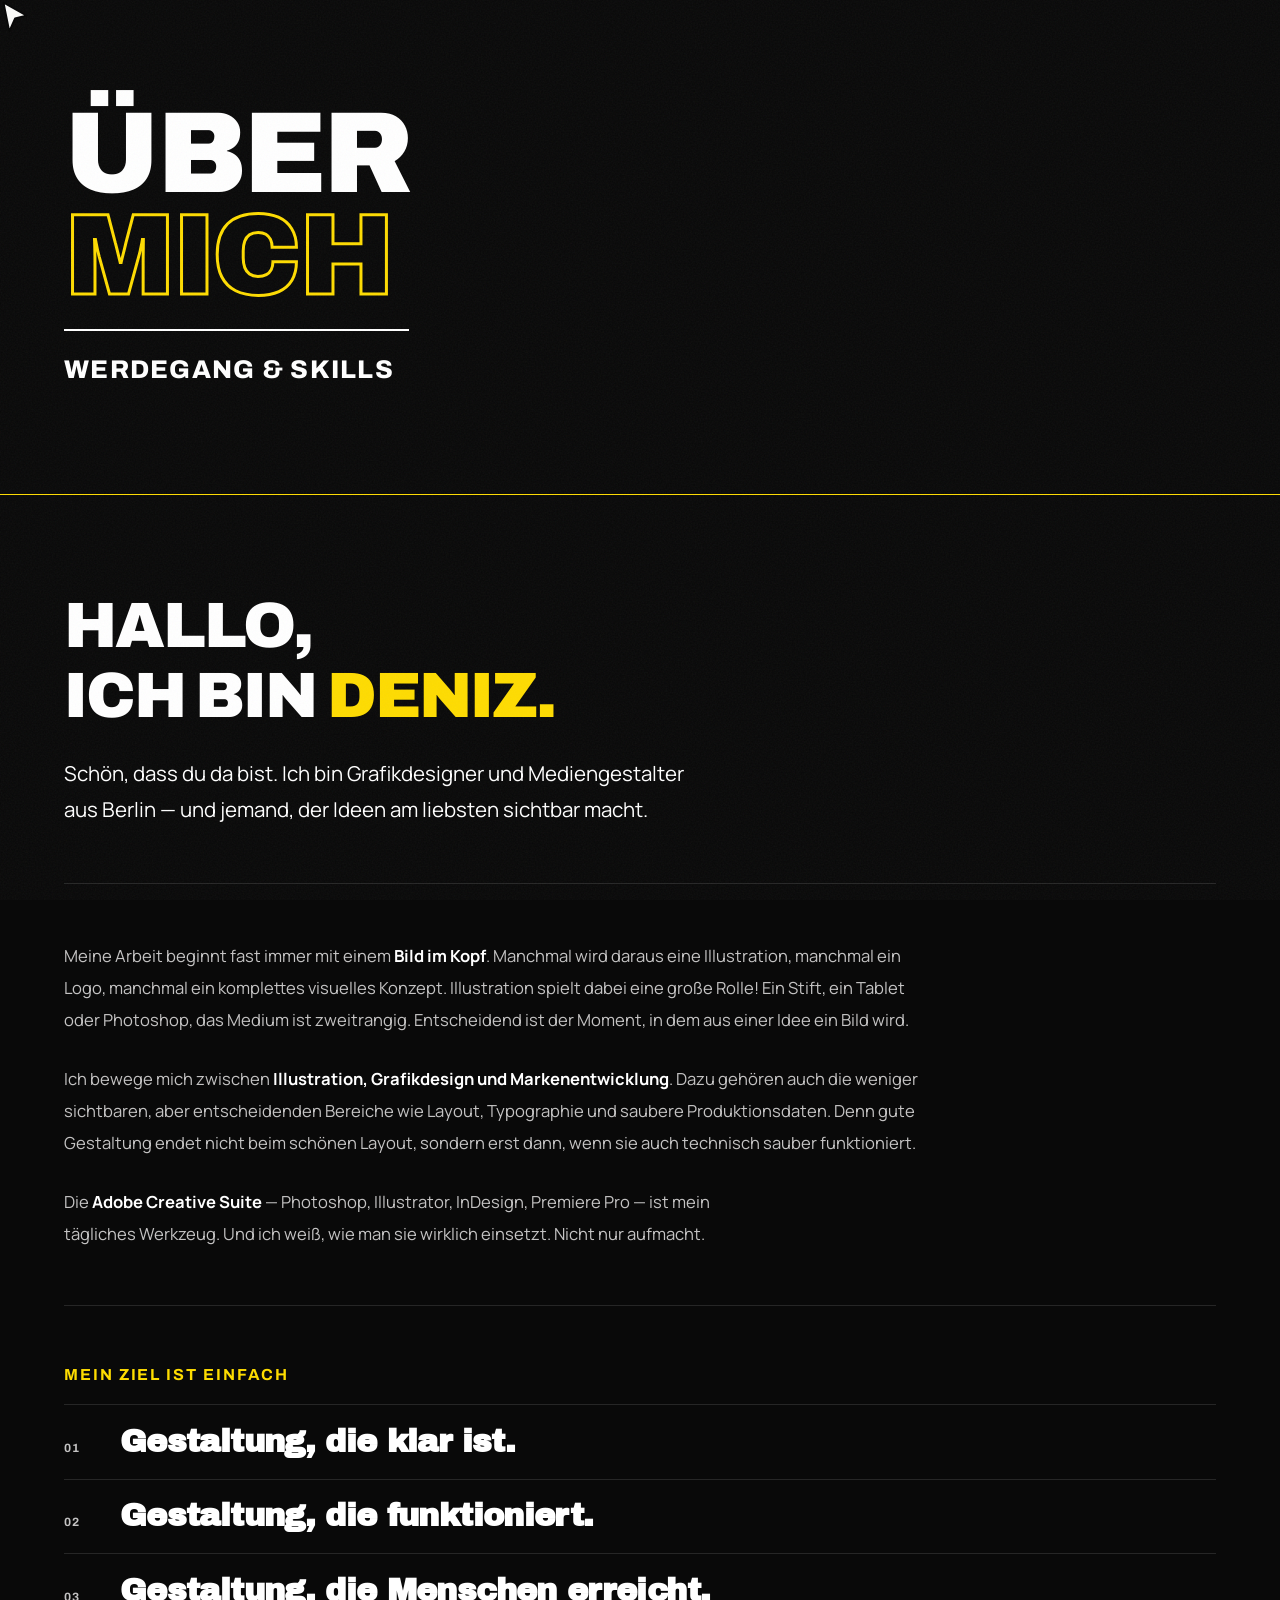
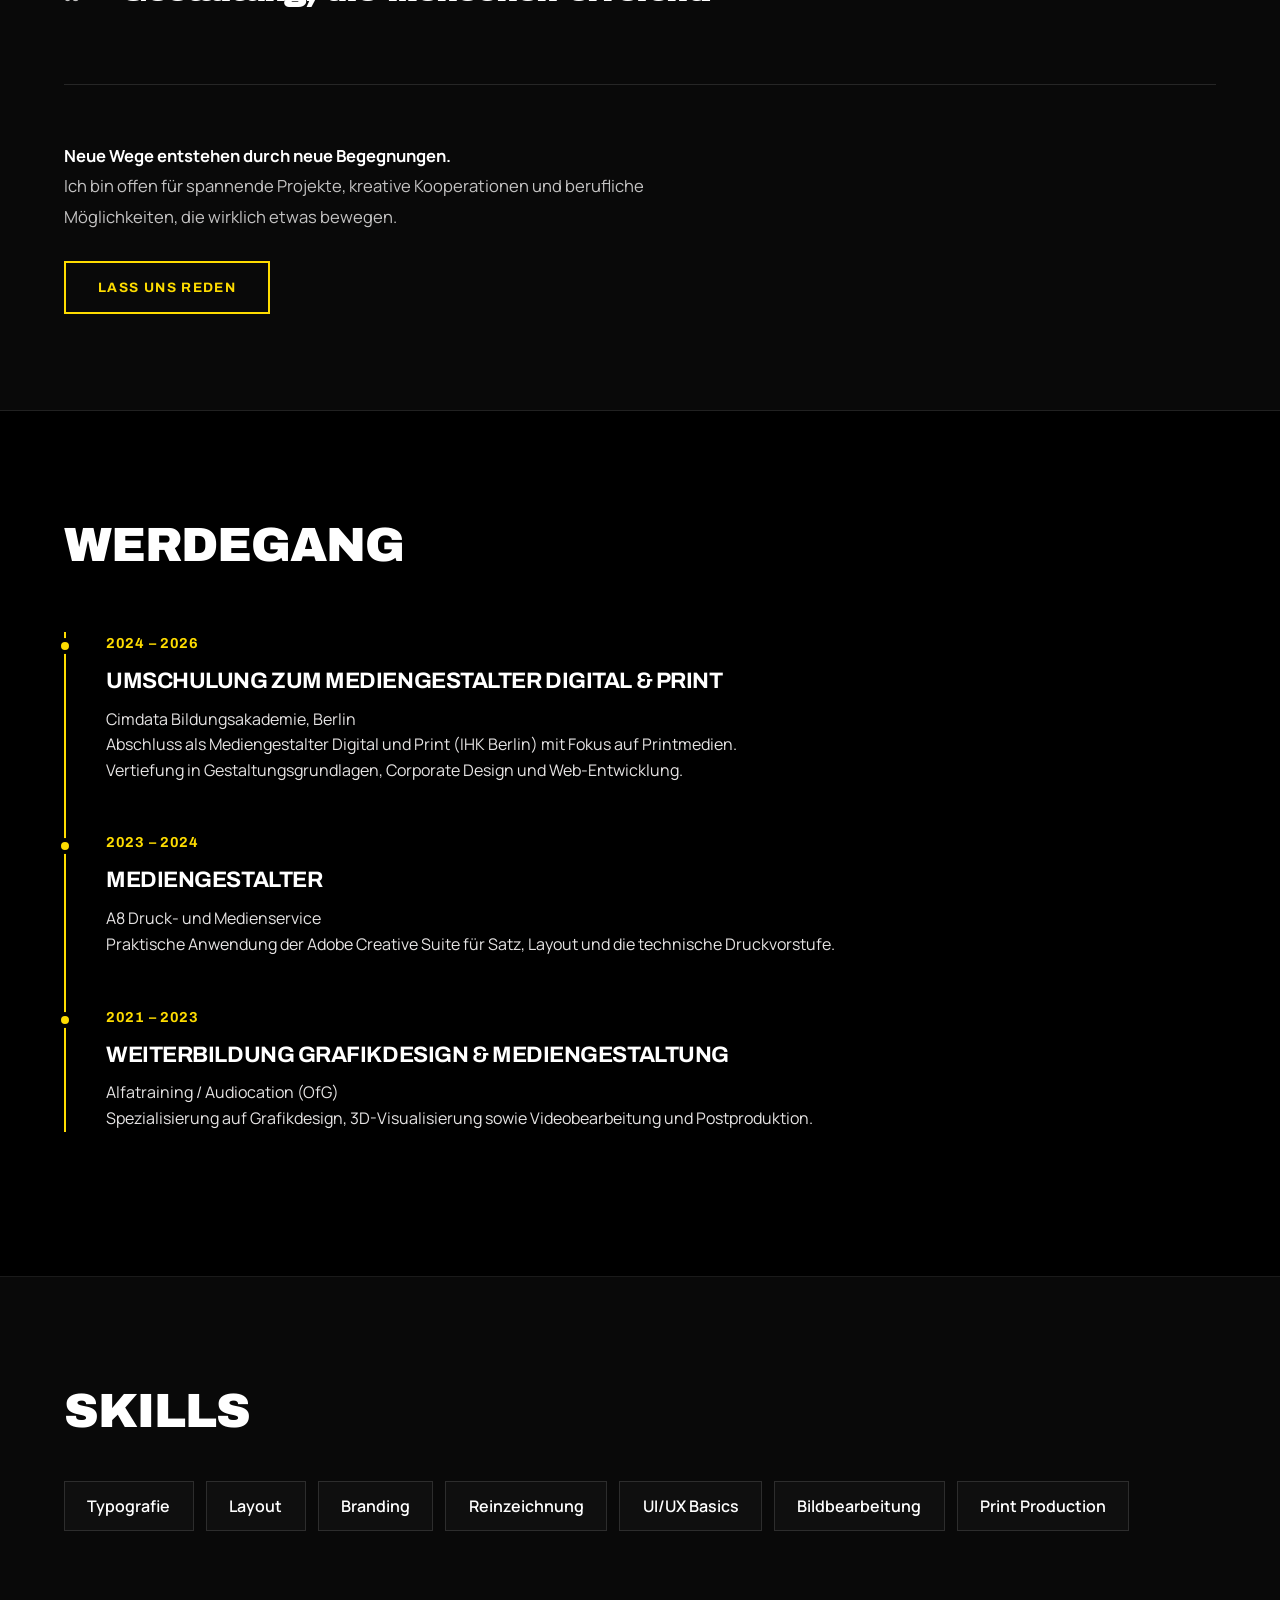
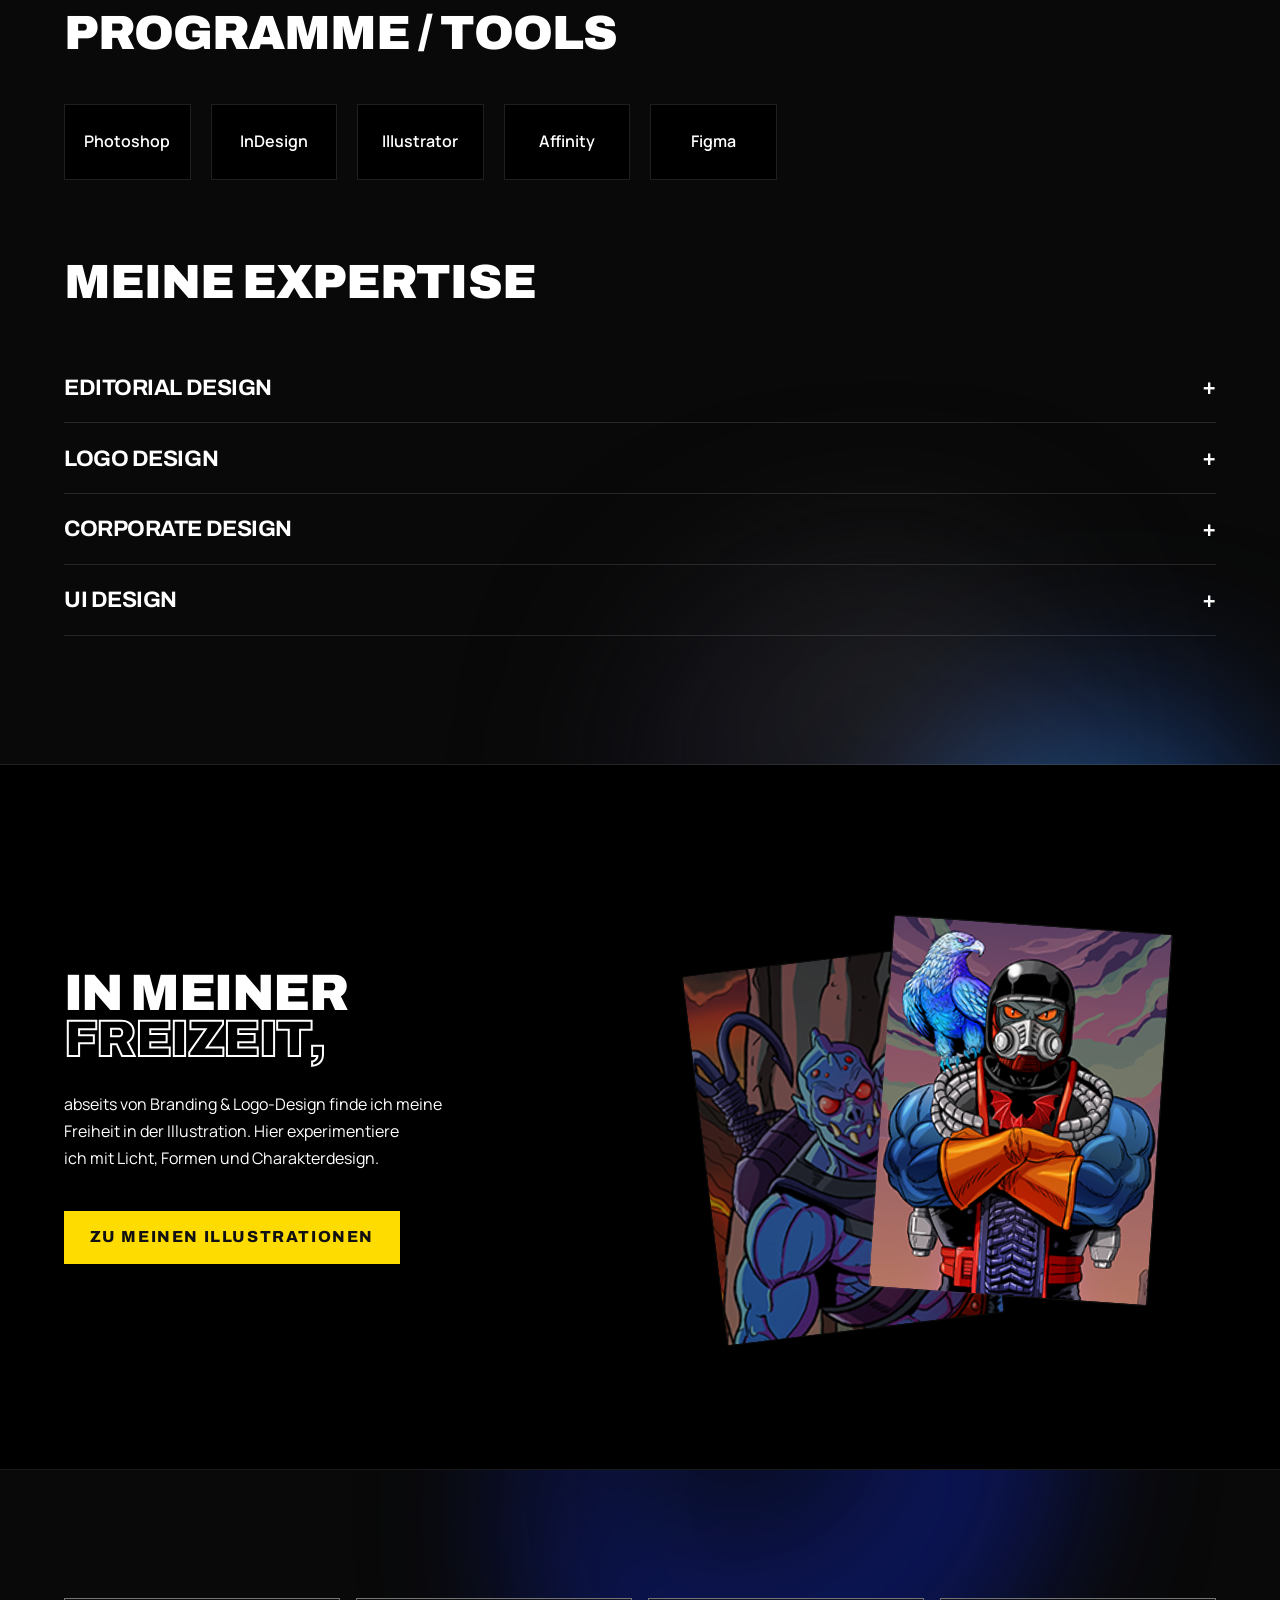
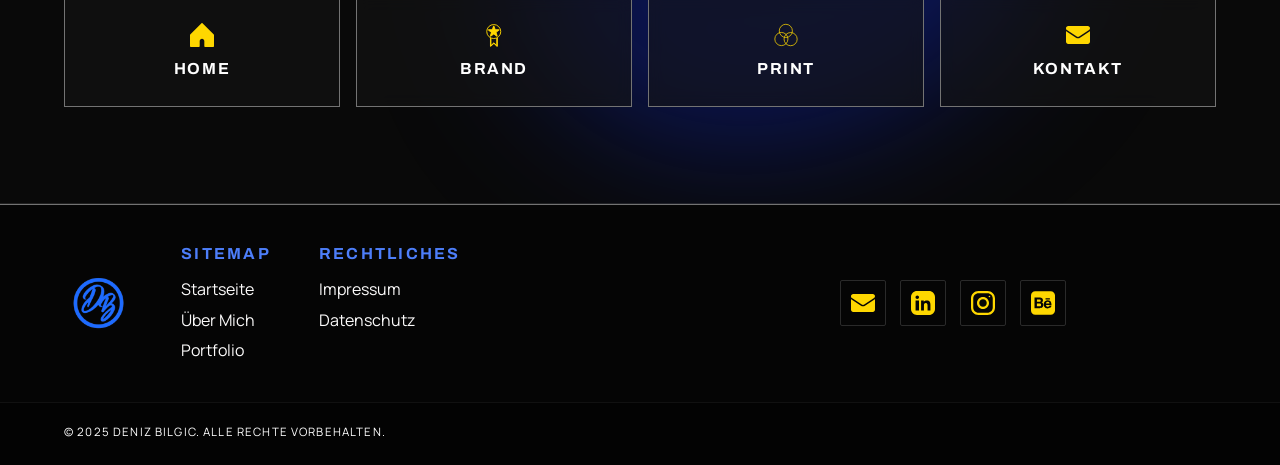
==== commit 7ef3b6c7: "about" ====
--- a/about.html
+++ b/about.html
@@ -108,7 +108,7 @@
                 </div>
 
                 <div class="intro-closing reveal delay-3">
-                    <p class="intro-open-text"><strong>Neue Wege entstehen durch neue Begegnungen.</strong> Ich bin offen für spannende Projekte, kreative Kooperationen und berufliche Möglichkeiten, die wirklich etwas bewegen.</p>
+                    <p class="intro-open-text"><strong>Neue Wege entstehen durch neue Begegnungen.<br></strong> Ich bin offen für spannende Projekte, kreative Kooperationen und berufliche Möglichkeiten, die wirklich etwas bewegen.</p>
                     <a href="contact.html" class="btn-contact hover-target" aria-label="Zur Kontaktseite – Gespräch starten">Lass uns reden</a>
                 </div>
 
--- a/css/shared.css
+++ b/css/shared.css
@@ -1,4 +1,3 @@
-/* Fonts */
 /* Fonts */
 @font-face {
     font-family: 'Archivo Black';
@@ -18,14 +17,6 @@
 
 @font-face {
     font-family: 'Manrope';
-    src: url('/fonts/manrope-v20-latin-500.woff2') format('woff2');
-    font-weight: 500;
-    font-style: normal;
-    font-display: swap;
-}
-
-@font-face {
-    font-family: 'Manrope';
     src: url('/fonts/manrope-v20-latin-600.woff2') format('woff2');
     font-weight: 600;
     font-style: normal;
@@ -40,37 +31,37 @@
     font-display: swap;
 }
 
-/* archivo-regular - latin */
-@font-face {
-  font-display: swap; /* Check https://developer.mozilla.org/en-US/docs/Web/CSS/@font-face/font-display for other options. */
-  font-family: 'Archivo';
-  font-style: normal;
-  font-weight: 400;
-  src: url('/fonts/archivo-v25-latin-regular.woff2') format('woff2'); /* Chrome 36+, Opera 23+, Firefox 39+, Safari 12+, iOS 10+ */
-}
-/* archivo-700 - latin */
-@font-face {
-  font-display: swap; /* Check https://developer.mozilla.org/en-US/docs/Web/CSS/@font-face/font-display for other options. */
-  font-family: 'Archivo';
-  font-style: normal;
-  font-weight: 700;
-  src: url('/fonts/archivo-v25-latin-700.woff2') format('woff2'); /* Chrome 36+, Opera 23+, Firefox 39+, Safari 12+, iOS 10+ */
-}
-/* archivo-800 - latin */
-@font-face {
-  font-display: swap; /* Check https://developer.mozilla.org/en-US/docs/Web/CSS/@font-face/font-display for other options. */
-  font-family: 'Archivo';
-  font-style: normal;
-  font-weight: 800;
-  src: url('/fonts/archivo-v25-latin-800.woff2') format('woff2'); /* Chrome 36+, Opera 23+, Firefox 39+, Safari 12+, iOS 10+ */
-}
-/* archivo-900 - latin */
-@font-face {
-  font-display: swap; /* Check https://developer.mozilla.org/en-US/docs/Web/CSS/@font-face/font-display for other options. */
-  font-family: 'Archivo';
-  font-style: normal;
-  font-weight: 900;
-  src: url('/fonts/archivo-v25-latin-900.woff2') format('woff2'); /* Chrome 36+, Opera 23+, Firefox 39+, Safari 12+, iOS 10+ */
+/* Archivo */
+@font-face {
+    font-family: 'Archivo';
+    font-style: normal;
+    font-weight: 400;
+    font-display: swap;
+    src: url('/fonts/archivo-v25-latin-regular.woff2') format('woff2');
+}
+
+@font-face {
+    font-family: 'Archivo';
+    font-style: normal;
+    font-weight: 700;
+    font-display: swap;
+    src: url('/fonts/archivo-v25-latin-700.woff2') format('woff2');
+}
+
+@font-face {
+    font-family: 'Archivo';
+    font-style: normal;
+    font-weight: 800;
+    font-display: swap;
+    src: url('/fonts/archivo-v25-latin-800.woff2') format('woff2');
+}
+
+@font-face {
+    font-family: 'Archivo';
+    font-style: normal;
+    font-weight: 900;
+    font-display: swap;
+    src: url('/fonts/archivo-v25-latin-900.woff2') format('woff2');
 }
 
 
@@ -97,7 +88,7 @@
     --glass-border:   rgba(0, 0, 0, 0.08);
     --glass-blur:     40px;
     --nav-bg:         rgba(255, 255, 255, 0.9);
-    --cursor-color:   #1e6bff;
+    --cursor-color:   #232323;
     --card-shadow:    0 8px 32px rgba(31, 38, 135, 0.1);
     --radius:         2px;
 }
@@ -123,7 +114,7 @@
     --glass-bg:       rgba(20, 20, 20, 0.6);
     --glass-border:   rgba(255, 255, 255, 0.12);
     --nav-bg:         rgba(10, 10, 10, 0.9);
-    --cursor-color:   #fedc00;
+    --cursor-color:   #fafaf8;
     --card-shadow:    0 20px 40px rgba(0, 0, 0, 0.6);
 }
 
@@ -149,9 +140,7 @@
     color: #ffffff;
 }
 
-.cta-container {
-    cursor: url('/assets/images/icons/cursor.png'), pointer;
-}
+
 
 body {
     background-color: var(--bg-color);
@@ -190,23 +179,37 @@
 
 /* Custom Cursor */
 .cursor {
-    width: 35px;
-    height: 35px;
-    background-color: rgb(247, 244, 244);
+    width: 30px;
+    height: 34px;
     position: fixed;
     pointer-events: none;
     z-index: 9999;
+    transform: translate(0, 0);
+    transition: transform 0.15s ease, filter 0.3s ease;
+    mix-blend-mode: normal;
+}
+
+.cursor svg {
+    width: 100%;
+    height: 100%;
+    transition: transform 0.25s ease, filter 0.25s ease;
+    
+}
+
+.cursor.hovered svg {
+    transform: scale(1.35);
+    
+}
+
+.cursor-trail {
+    position: fixed;
+    pointer-events: none;
+    z-index: 9998;
+    border-radius: 50%;
     transform: translate(-50%, -50%);
-    transition: width 0.3s, height 0.3s, background-color 0.3s;
-    mix-blend-mode: difference;
-    border-radius: 50%;
-}
-
-.cursor.hovered {
-    width: 70px;
-    height: 70px;
-    background-color: transparent;
-    border: 3px solid var(--cursor-color);
+    background-color: var(--cursor-color);
+    opacity: 0;
+    transition: opacity 0.4s ease;
 }
 
 /* Noise Texture Overlay */
@@ -655,7 +658,8 @@
 
     .nav-links.active { transform: translateX(0); }
 
-    .cursor { display: none; }
+    .cursor,
+    .cursor-trail { display: none; }
     * { cursor: auto; }
 
     .back-to-top { width: 46px; height: 46px; bottom: 80px; right: 20px; }
--- a/css/about.css
+++ b/css/about.css
@@ -317,10 +317,10 @@
 .intro-manifest-label {
     font-family: 'Archivo', sans-serif;
     font-weight: 700;
-    font-size: 0.75rem;
+    font-size: 1rem;
     text-transform: uppercase;
     letter-spacing: 0.12em;
-    color: var(--text-muted);
+    color: var(--accent-color);
     margin: 0 0 1rem;
 }
 
